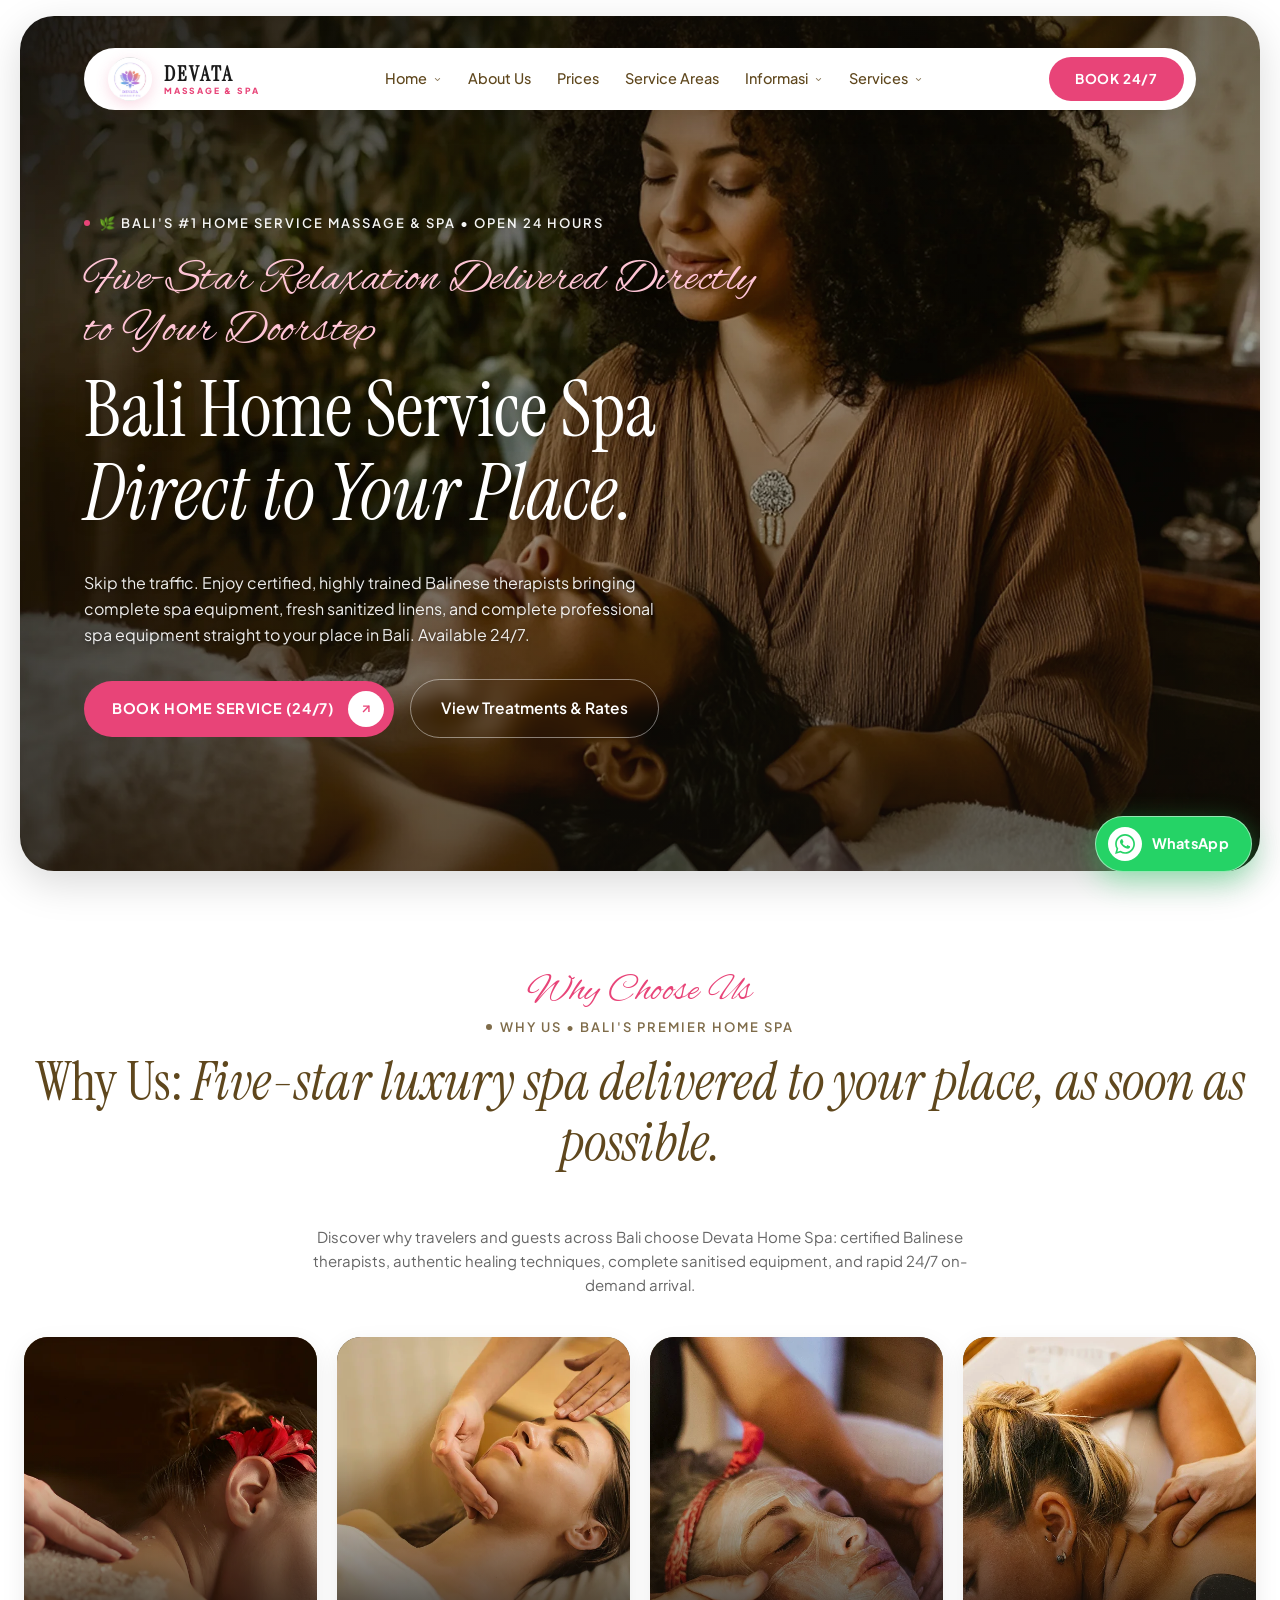
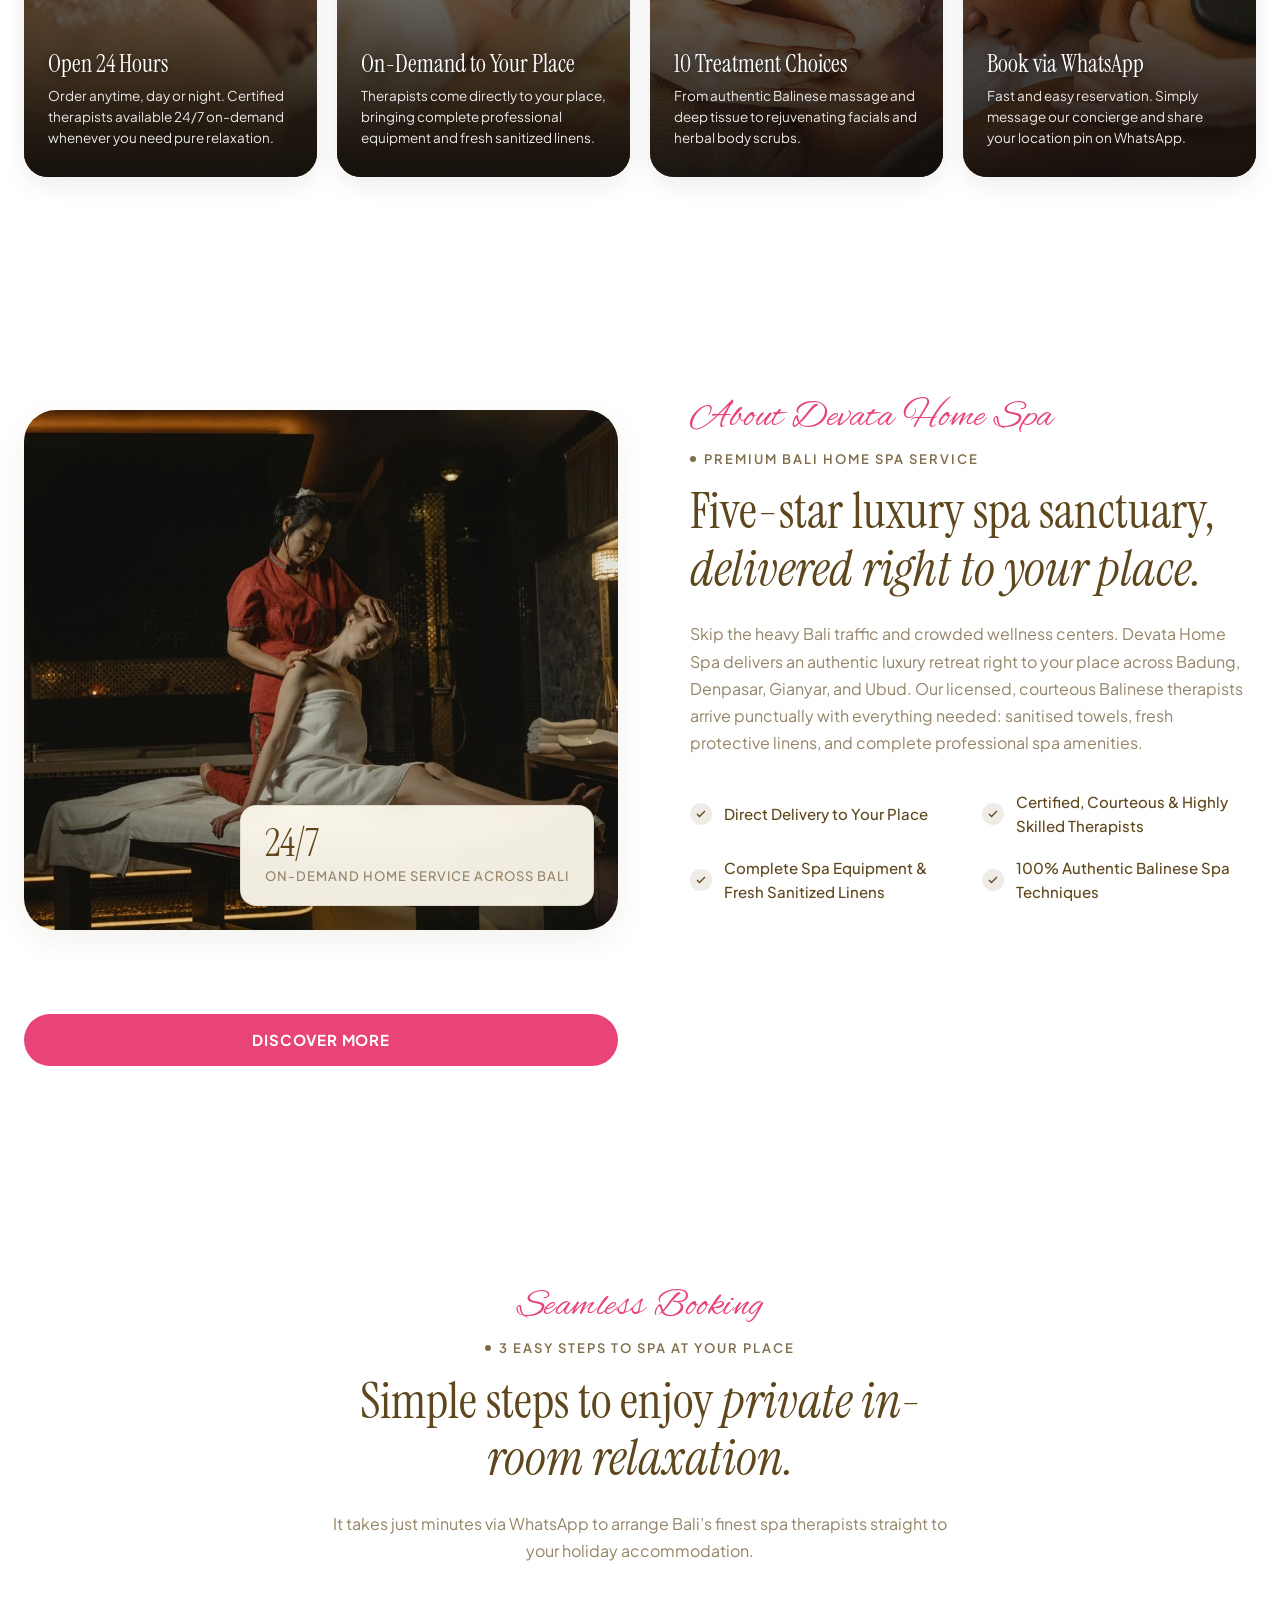
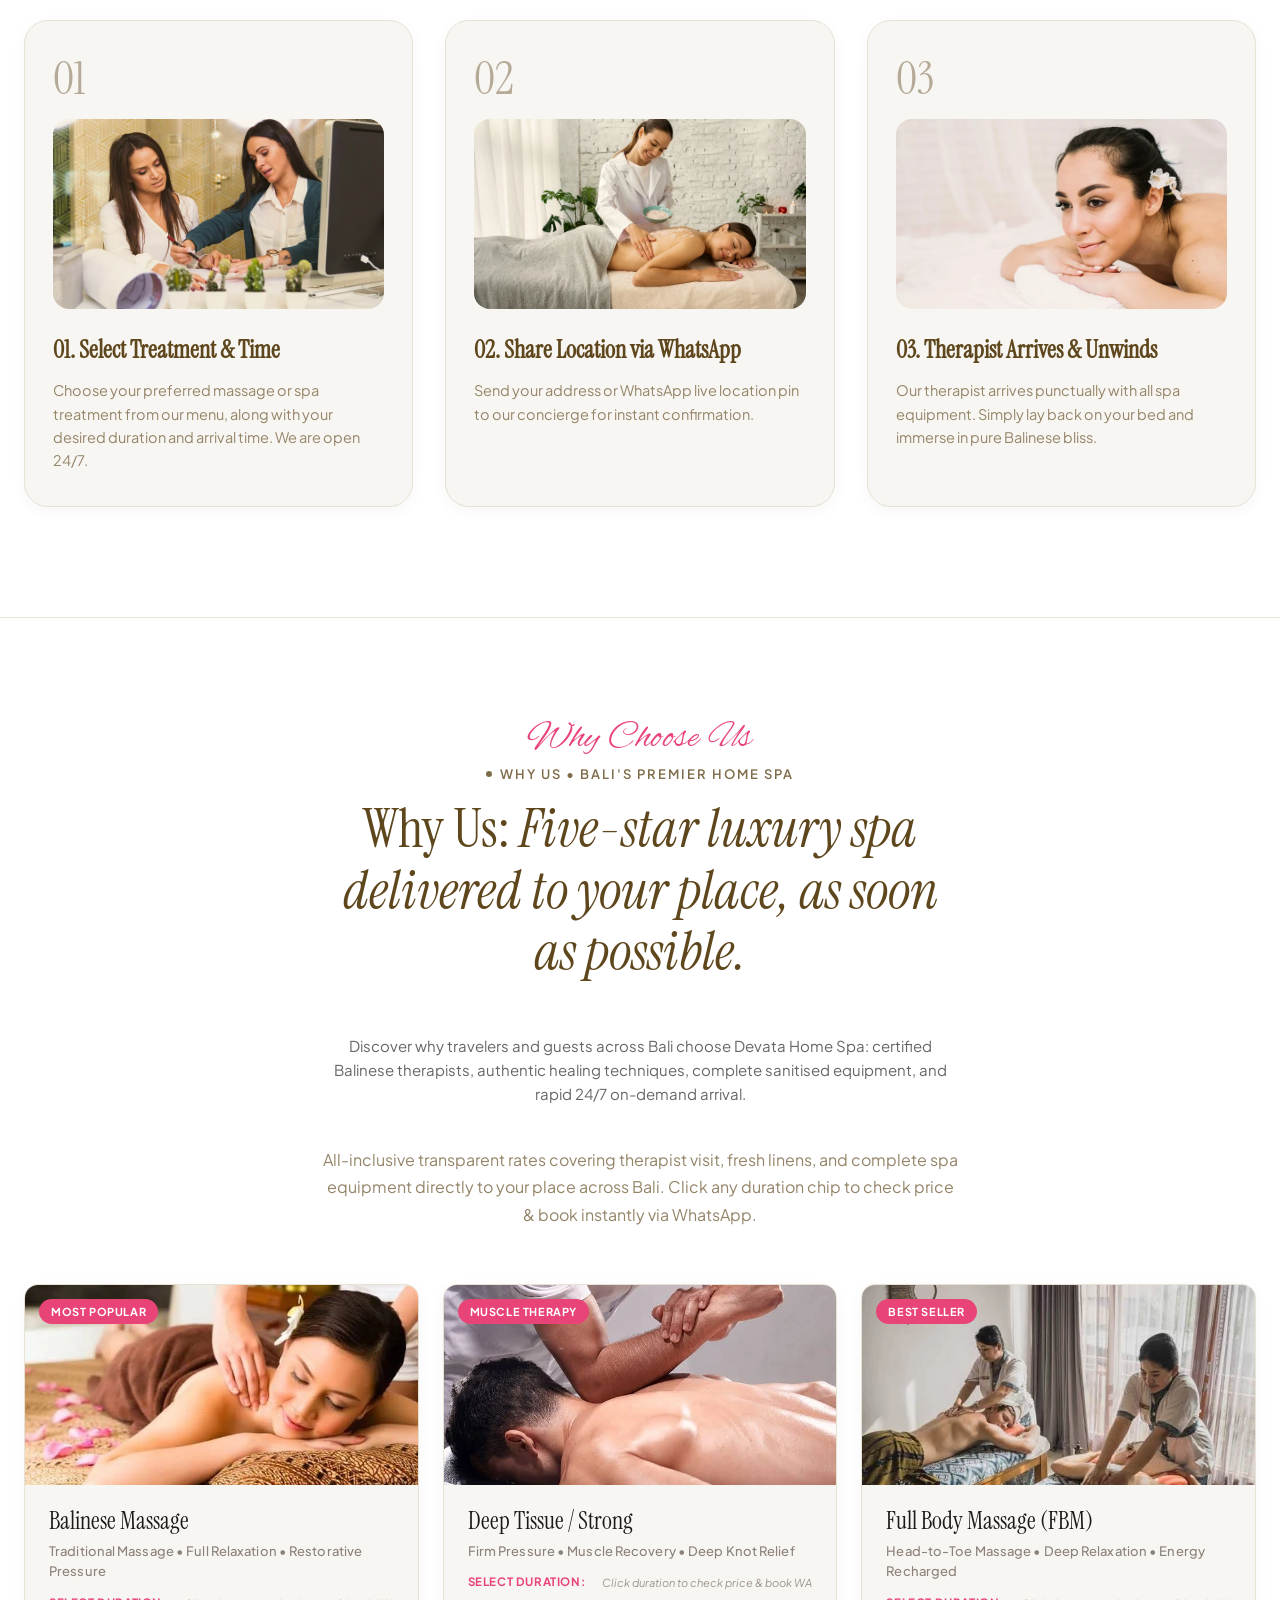
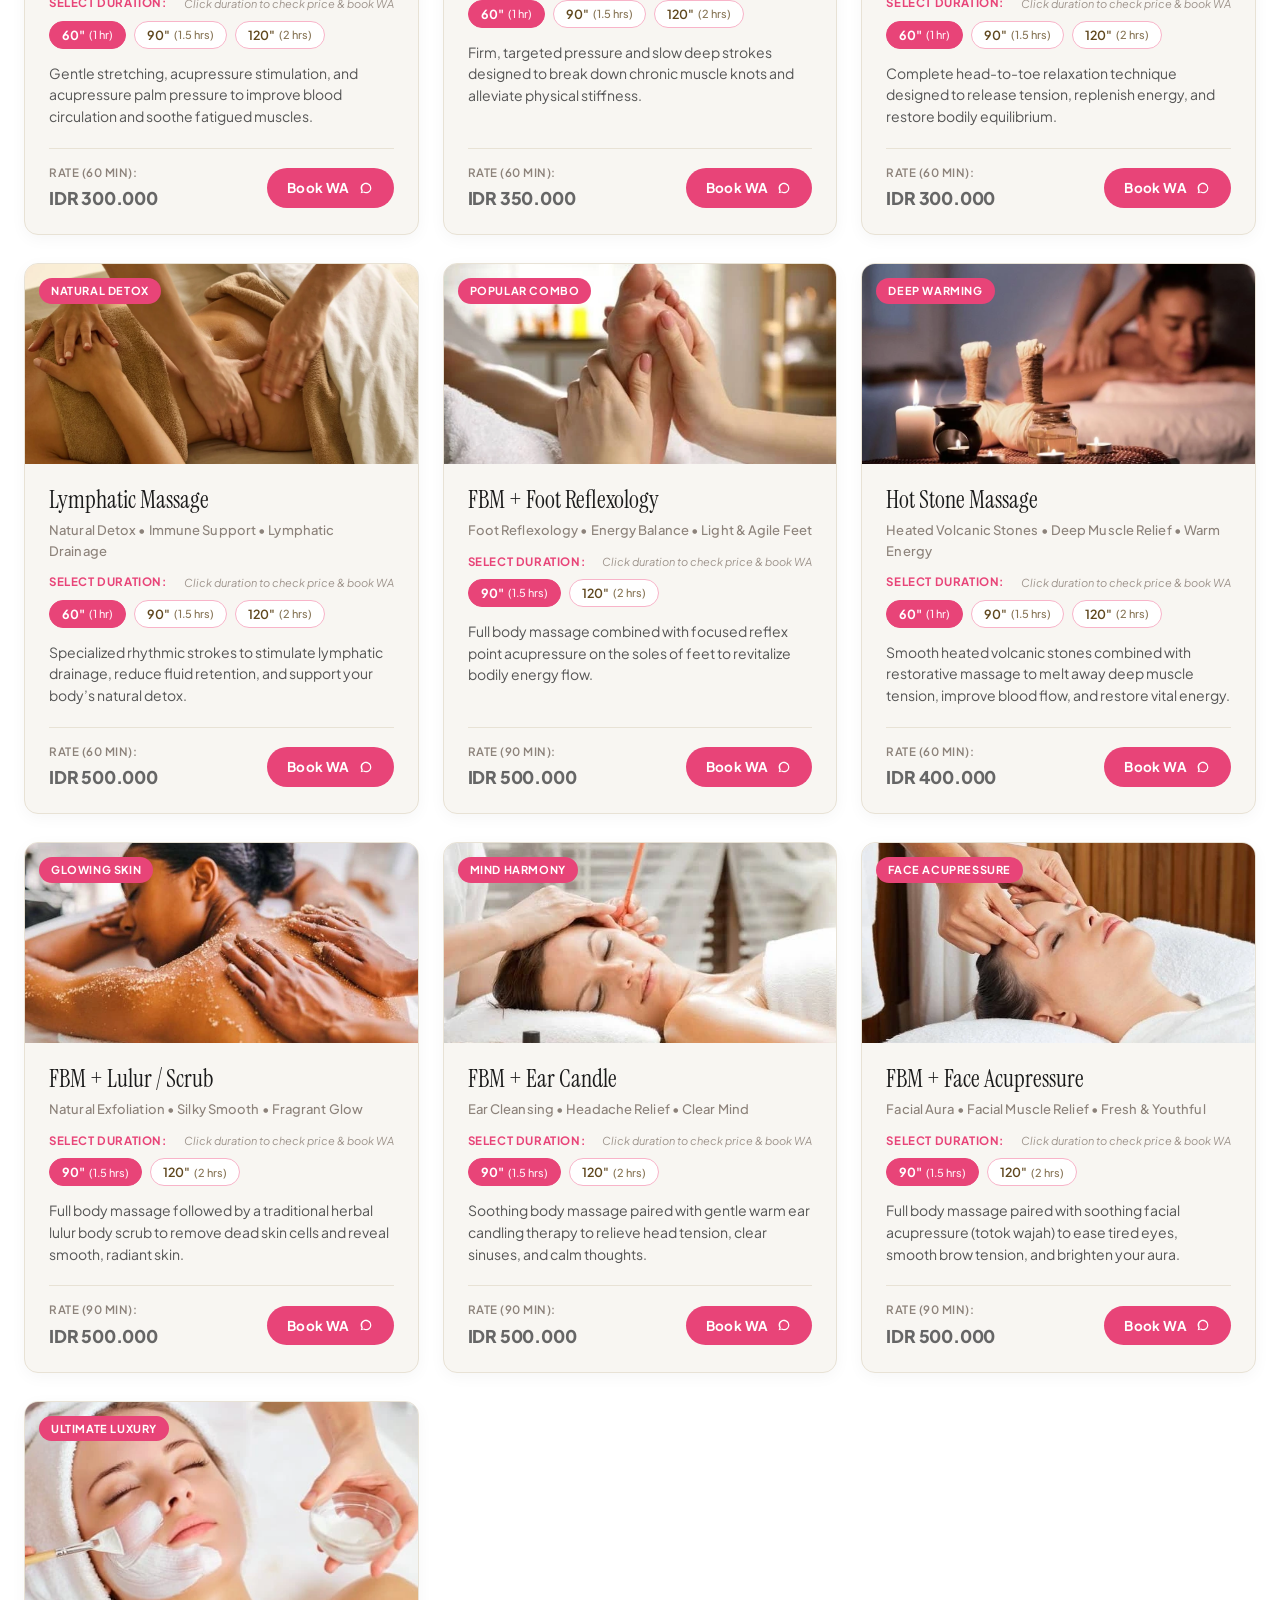
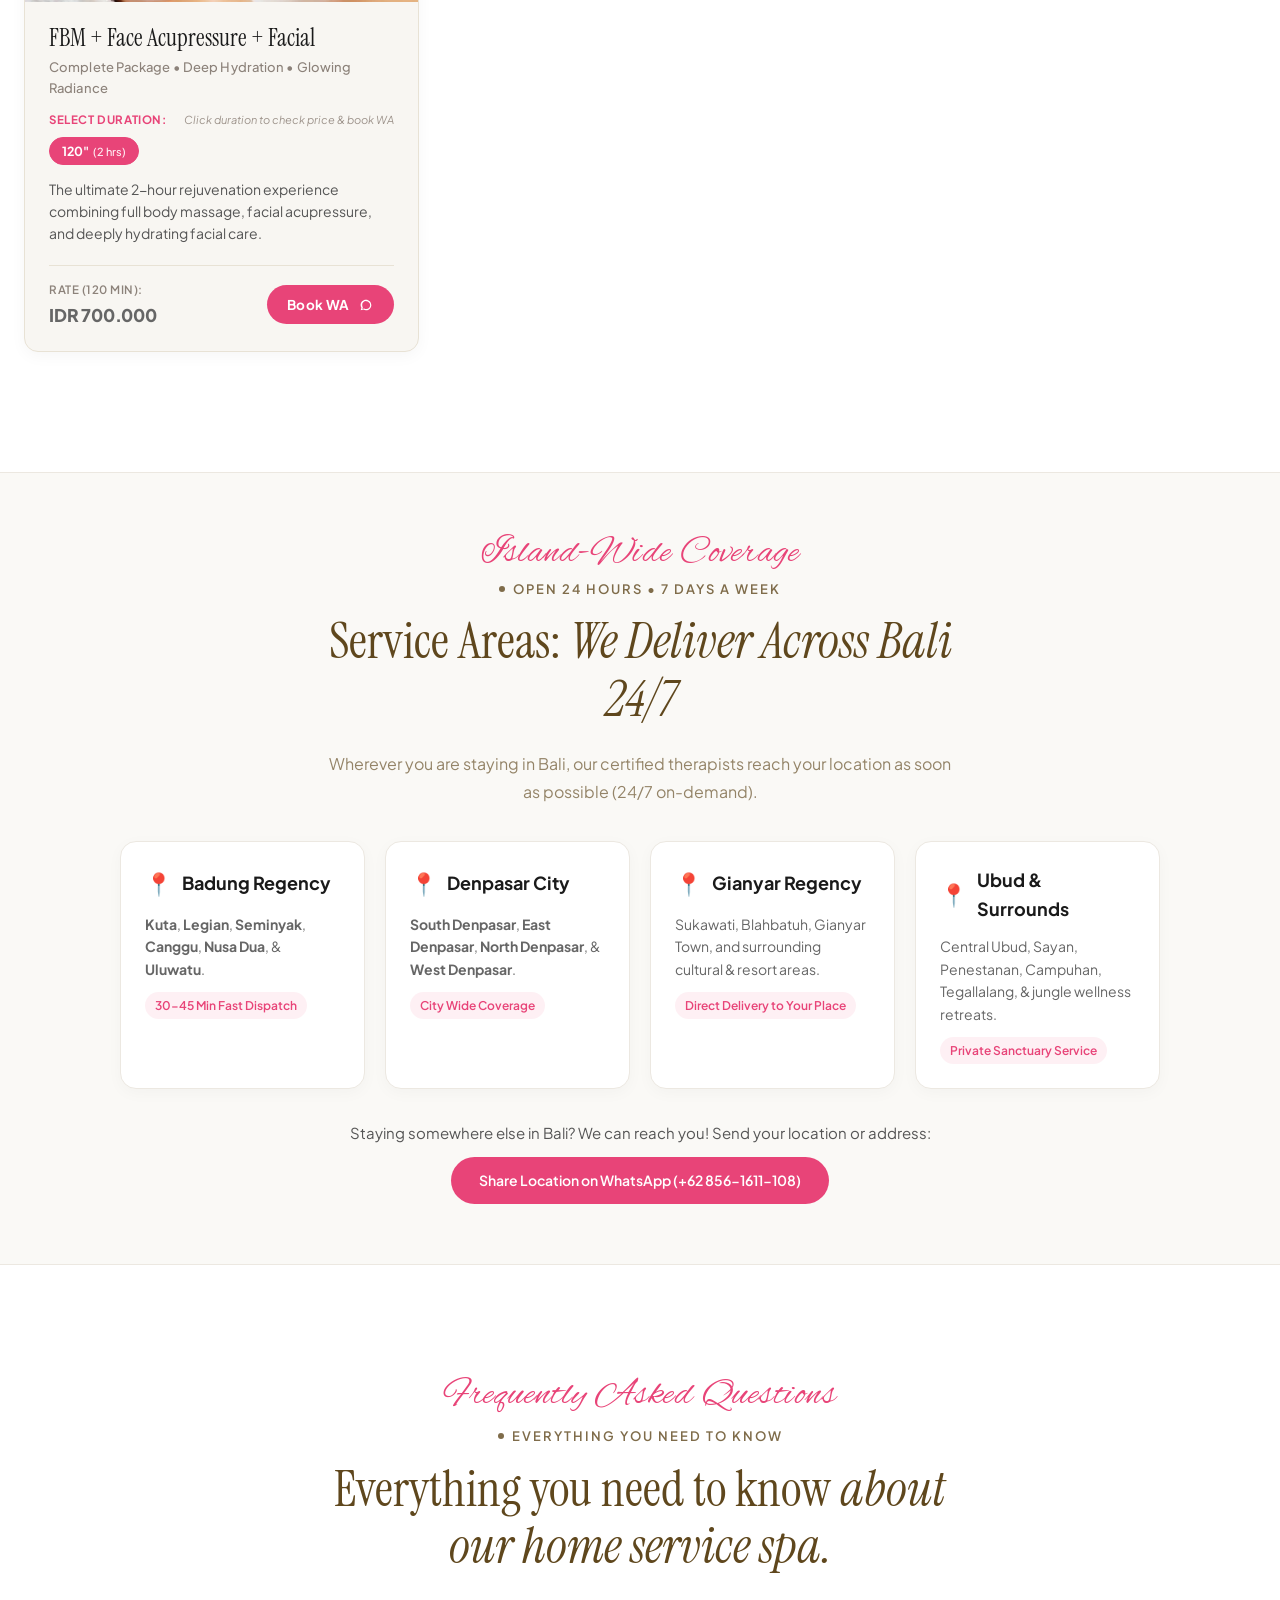
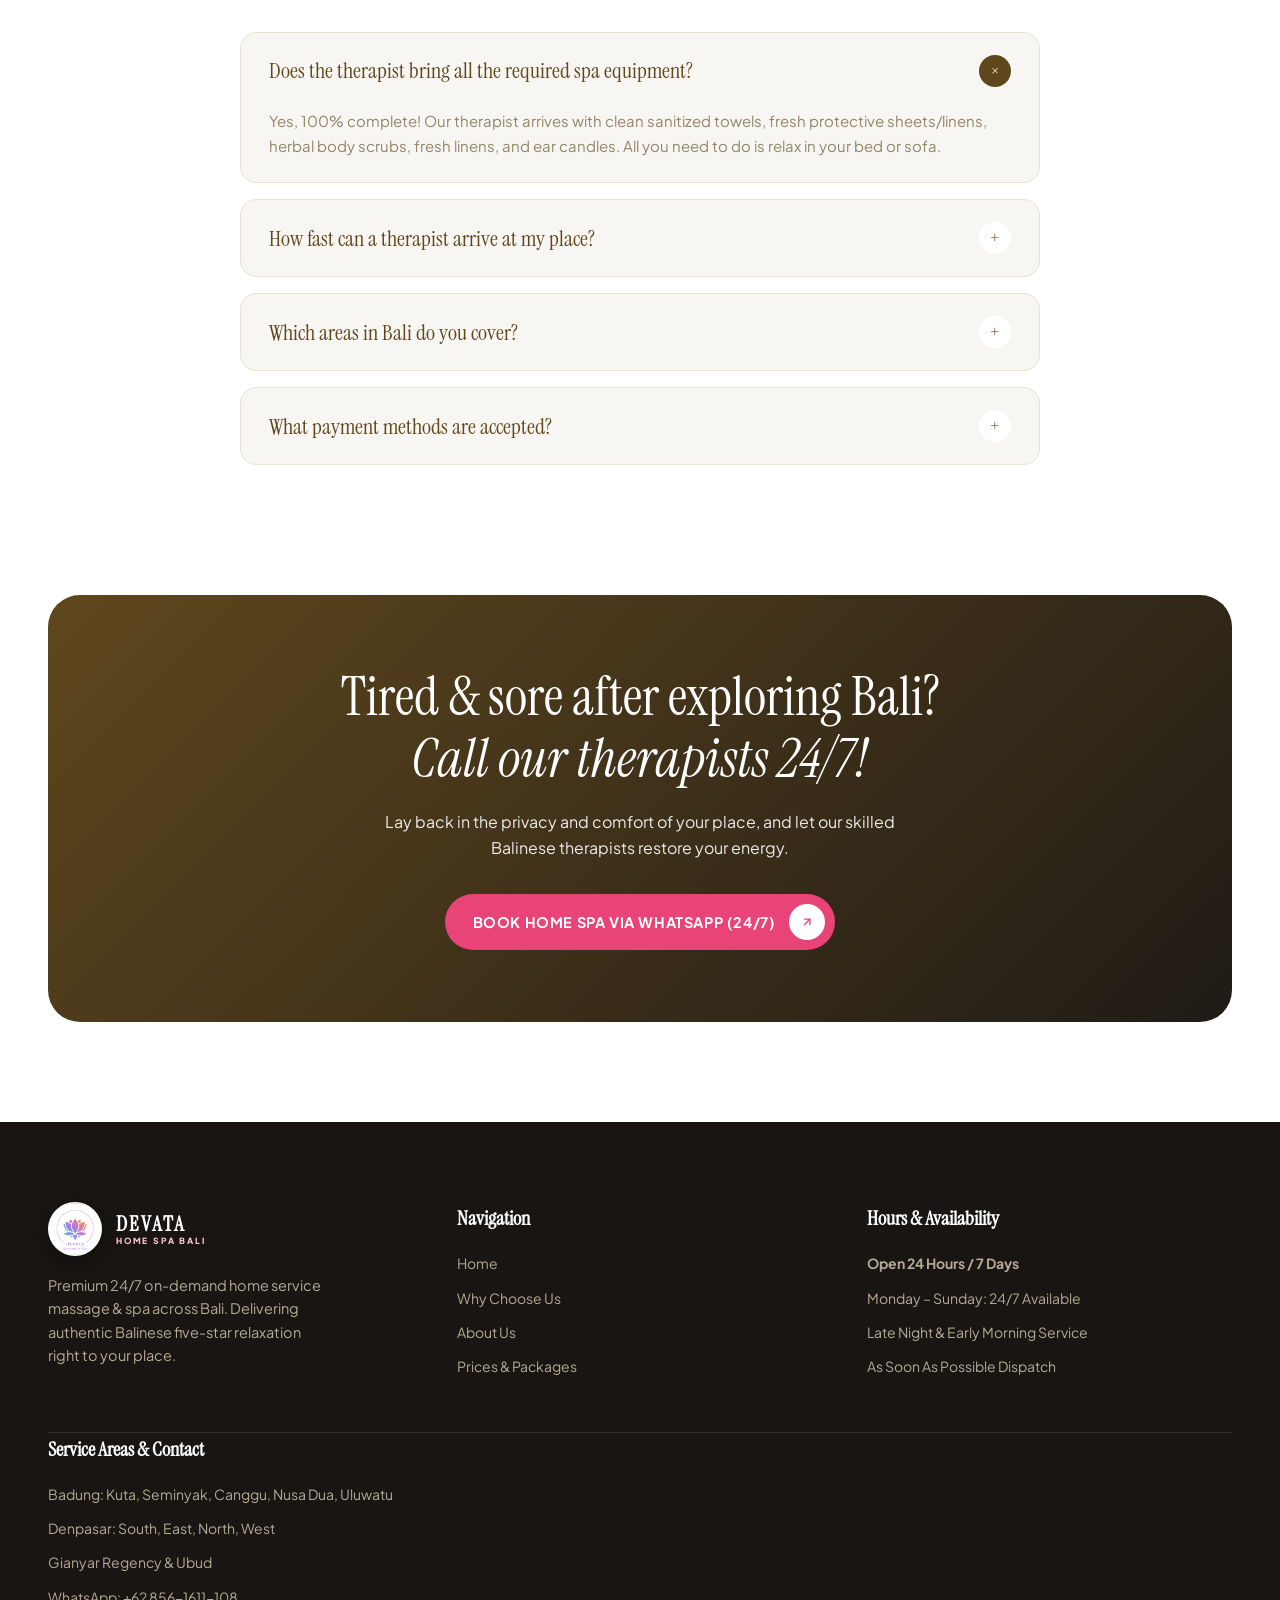
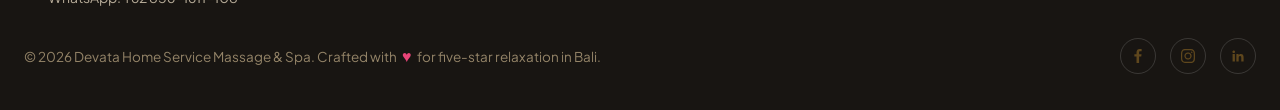
==== index.html @ 82aad9ba "Remove all oil references across website copy and treatment tags" ====
<!DOCTYPE html>
<html lang="en">
<head>
  <meta charset="UTF-8">
  <meta name="viewport" content="width=device-width, initial-scale=1.0">
  <title>Devata Home Spa Bali | 24/7 Luxury Home Service Massage &amp; Spa Panggilan</title>
  <meta name="description" content="Devata Home Spa provides 24/7 luxury home service massage & spa across Bali. Delivered directly to your place in Kuta, Seminyak, Canggu, Nusa Dua, Uluwatu, Denpasar, Gianyar & Ubud.">
    <link rel="preconnect" href="https://fonts.googleapis.com">
  <link rel="preconnect" href="https://fonts.gstatic.com" crossorigin>
  <link href="https://fonts.googleapis.com/css2?family=Alex+Brush&family=Instrument+Serif:ital@0;1&family=Plus+Jakarta+Sans:ital,wght@0,300;0,400;0,500;0,600;0,700;1,400&display=swap" rel="stylesheet">
  <link rel="stylesheet" href="assets/css/style.css">
  <link rel="icon" type="image/png" href="assets/images/favicon.png">
</head>
<body>

  <!-- ========================================================================
       HERO SECTION (Full Screen Immersive View)
       ======================================================================== -->
  <div class="hero-wrapper-fullscreen">
    <section class="hero-fullscreen" id="hero">
      
      <!-- Floating Pill Navbar -->
      <header class="navbar-wrapper">
        <div class="navbar-pill">
          <!-- Brand Logo -->
          <a href="#" class="brand-logo" aria-label="Devata Massage &amp; Spa">
            <img src="assets/images/devata-logo.png" alt="Devata Massage &amp; Spa" class="brand-logo-img">
            <div class="brand-logo-lockup">
              <span class="brand-title">DEVATA</span>
              <span class="brand-sub">MASSAGE &amp; SPA</span>
            </div>
          </a>

          <!-- Navigation Links -->
          <nav class="nav-menu">
            <div class="nav-item">
              <span class="nav-link">
                Home 
                <img src="assets/images/down-icon.svg" alt="" class="nav-caret">
              </span>
              <div class="dropdown-menu">
                <a href="#hero" class="dropdown-item">Home Page</a>
                <a href="#services" class="dropdown-item">Why Choose Us</a>
                <a href="#about" class="dropdown-item">About Us</a>
              </div>
            </div>

            <div class="nav-item">
              <a href="#about" class="nav-link">About Us</a>
            </div>

            <div class="nav-item">
              <a href="#pricing" class="nav-link">Prices</a>
            </div>

            <div class="nav-item">
              <a href="#areas" class="nav-link">Service Areas</a>
            </div>

            <div class="nav-item">
              <span class="nav-link">
                Informasi 
                <img src="assets/images/down-icon.svg" alt="" class="nav-caret">
              </span>
              <div class="dropdown-menu">
                <a href="#process" class="dropdown-item">Alur Perawatan</a>
                <a href="#pricing" class="dropdown-item">Paket & Promo</a>
                <a href="#faq" class="dropdown-item">FAQ</a>
              </div>
            </div>

            <div class="nav-item">
              <span class="nav-link">
                Services 
                <img src="assets/images/down-icon.svg" alt="" class="nav-caret">
              </span>
              <div class="dropdown-menu">
                <a href="#pricing" class="dropdown-item">Hot Stone Massage</a>
                <a href="#services" class="dropdown-item">Balinese Traditional Massage</a>
                <a href="#services" class="dropdown-item">Rejuvenating Facial</a>
                <a href="#services" class="dropdown-item">Herbal Body Scrub (Lulur)</a>
              </div>
            </div>
          </nav>

          <!-- Right Controls -->
          <div class="nav-right">
            <a href="#booking" class="btn-get-started">Book 24/7</a>

            <!-- Mobile Hamburger Toggle -->
            <button class="mobile-toggle" id="mobileToggle" aria-label="Open mobile navigation">
              <span></span>
              <span></span>
              <span></span>
            </button>
          </div>
        </div>
      </header>

      <!-- Hero Content (Text & Call to Actions) -->
      <div class="hero-content">
        <!-- Award-Winning Spa Badge -->
        <div class="hero-badge">
          <span class="hero-badge-dot"></span>
          <span class="hero-badge-text">🌿 BALI'S #1 HOME SERVICE MASSAGE &amp; SPA • OPEN 24 HOURS</span>
        </div>

        <span class="hero-script-tag">Five-Star Relaxation Delivered Directly to Your Doorstep</span>

        <!-- Main Title -->
        <h1 class="hero-title">
          Bali Home Service Spa<br>
          <em>Direct to Your Place.</em>
        </h1>

        <p class="hero-lead" style="font-size: 16px; color: rgba(255, 255, 255, 0.92); max-width: 580px; margin: 0 0 32px; line-height: 1.6; text-shadow: 0 1px 4px rgba(0,0,0,0.45);">
          Skip the traffic. Enjoy certified, highly trained Balinese therapists bringing complete spa equipment, fresh sanitized linens, and complete professional spa equipment straight to your place in Bali. Available 24/7.
        </p>

        <!-- Action Buttons -->
        <div class="hero-actions">
          <a href="https://wa.me/628561611108?text=Hello%20Devata%20Home%20Spa%2C%20I%20would%20like%20to%20book%20a%20home%20service%20massage%20in%20Bali" target="_blank" rel="noopener noreferrer" class="btn-book">
            <span>Book Home Service (24/7)</span>
            <span class="btn-book-icon">
              <svg viewBox="0 0 24 24" fill="none" stroke="currentColor">
                <line x1="7" y1="17" x2="17" y2="7"></line>
                <polyline points="7 7 17 7 17 17"></polyline>
              </svg>
            </span>
          </a>

          <a href="#pricing" class="btn-explore">
            View Treatments &amp; Rates
          </a>
        </div>
      </div>
    </section>
  </div>

  <!-- Mobile Drawer Menu -->
  <div class="mobile-menu" id="mobileMenu">
    <div>
      <div class="mobile-menu-header">
        <div class="brand-logo">
          <img src="assets/images/devata-logo.png" alt="Devata Massage &amp; Spa" class="brand-logo-img">
          <div class="brand-logo-lockup">
            <span class="brand-title">DEVATA</span>
            <span class="brand-sub">MASSAGE &amp; SPA</span>
          </div>
        </div>
        <button class="mobile-close-btn" id="mobileClose" aria-label="Close menu">&times;</button>
      </div>
      <nav class="mobile-nav-list">
        <a href="#hero" class="mobile-nav-link">Home</a>
        <a href="#services" class="mobile-nav-link">Why Us</a>
        <a href="#about" class="mobile-nav-link">About Us</a>
        <a href="#pricing" class="mobile-nav-link">Prices</a>
        <a href="#areas" class="mobile-nav-link">Service Areas</a>
        <a href="#faq" class="mobile-nav-link">FAQ</a>
      </nav>
    </div>
    <div>
      <a href="#booking" class="btn-get-started" style="width: 100%; text-align: center; padding: 16px;">Book 24/7</a>
    </div>
  </div>

  

  <!-- ========================================================================
       SECTION: SPA TREATMENTS (Hover Pop-Up Expanding Cards Gallery)
       Matches the uploaded image persis dengan efek pop-up saat hover
       ======================================================================== -->
  <section class="services-accordion-section" id="services">
    <div class="container">
      
      <span class="script-ornament text-center">Why Choose Us</span>
      <div class="section-tag-center">
        <span class="section-tag-dot"></span>
        <span>WHY US • BALI'S PREMIER HOME SPA</span>
      </div>

      <h2 class="services-accordion-title">
        Why Us: <em>Five-star luxury spa delivered to your place, as soon as possible.</em>
      </h2>
      <p class="section-desc" style="text-align: center; max-width: 680px; margin: 0 auto 40px; color: #666; font-size: 15px; line-height: 1.6;">
        Discover why travelers and guests across Bali choose Devata Home Spa: certified Balinese therapists, authentic healing techniques, complete sanitised equipment, and rapid 24/7 on-demand arrival.
      </p>

            <!-- 4 Cards Grid - Why Us -->
      <div class="services-gallery" id="servicesGallery">
        
        <!-- Card 1: Open 24 Hours -->
        <div class="service-gallery-card">
          <img src="assets/images/service-1.webp" alt="Open 24 Hours" class="service-gallery-img">
          <div class="service-gallery-overlay"></div>
          <div class="service-gallery-body">
            <h3 class="service-gallery-title">Open 24 Hours</h3>
            <p class="service-gallery-desc">Order anytime, day or night. Certified therapists available 24/7 on-demand whenever you need pure relaxation.</p>
          </div>
        </div>

        <!-- Card 2: On-Demand to Your Place -->
        <div class="service-gallery-card">
          <img src="assets/images/service-2.webp" alt="On-Demand to Your Place" class="service-gallery-img">
          <div class="service-gallery-overlay"></div>
          <div class="service-gallery-body">
            <h3 class="service-gallery-title">On-Demand to Your Place</h3>
            <p class="service-gallery-desc">Therapists come directly to your place, bringing complete professional equipment and fresh sanitized linens.</p>
          </div>
        </div>

        <!-- Card 3: 10 Treatment Choices -->
        <div class="service-gallery-card">
          <img src="assets/images/service-3.webp" alt="10 Treatment Choices" class="service-gallery-img">
          <div class="service-gallery-overlay"></div>
          <div class="service-gallery-body">
            <h3 class="service-gallery-title">10 Treatment Choices</h3>
            <p class="service-gallery-desc">From authentic Balinese massage and deep tissue to rejuvenating facials and herbal body scrubs.</p>
          </div>
        </div>

        <!-- Card 4: Book via WhatsApp -->
        <div class="service-gallery-card">
          <img src="assets/images/service-4.webp" alt="Book via WhatsApp" class="service-gallery-img">
          <div class="service-gallery-overlay"></div>
          <div class="service-gallery-body">
            <h3 class="service-gallery-title">Book via WhatsApp</h3>
            <p class="service-gallery-desc">Fast and easy reservation. Simply message our concierge and share your location pin on WhatsApp.</p>
          </div>
        </div>

      </div>

    </div>
  </section>

  <!-- ========================================================================
       SECTION: ABOUT US
       ======================================================================== -->
  <section class="section about-section" id="about">
    <div class="container">
      <div class="about-grid">
        <div class="about-image-card">
          <img src="assets/images/about-image.webp?v=3" alt="Devata Massage &amp; Spa Sanctuary" class="about-img">
          <div class="about-floating-badge">
            <div class="about-floating-stat">24/7</div>
            <div class="about-floating-label">On-Demand Home Service Across Bali</div>
          </div>
        </div>

        <div class="about-content">
          <span class="script-ornament">About Devata Home Spa</span>
          <div class="section-tag">
            <span class="section-tag-dot"></span>
            <span>Premium Bali Home Spa Service</span>
          </div>
          <h2 class="section-heading">
            Five-star luxury spa sanctuary, <em>delivered right to your place.</em>
          </h2>
          <p class="section-desc">
            Skip the heavy Bali traffic and crowded wellness centers. Devata Home Spa delivers an authentic luxury retreat right to your place across Badung, Denpasar, Gianyar, and Ubud. Our licensed, courteous Balinese therapists arrive punctually with everything needed: sanitised towels, fresh protective linens, and complete professional spa amenities.
          </p>

          <div class="features-list">
            <div class="feature-item">
              <span class="feature-check">
                <svg viewBox="0 0 24 24" fill="none" stroke="currentColor">
                  <polyline points="20 6 9 17 4 12"></polyline>
                </svg>
              </span>
              <span>Direct Delivery to Your Place</span>
            </div>
            <div class="feature-item">
              <span class="feature-check">
                <svg viewBox="0 0 24 24" fill="none" stroke="currentColor">
                  <polyline points="20 6 9 17 4 12"></polyline>
                </svg>
              </span>
              <span>Certified, Courteous &amp; Highly Skilled Therapists</span>
            </div>
            <div class="feature-item">
              <span class="feature-check">
                <svg viewBox="0 0 24 24" fill="none" stroke="currentColor">
                  <polyline points="20 6 9 17 4 12"></polyline>
                </svg>
              </span>
              <span>Complete Spa Equipment &amp; Fresh Sanitized Linens</span>
            </div>
            <div class="feature-item">
              <span class="feature-check">
                <svg viewBox="0 0 24 24" fill="none" stroke="currentColor">
                  <polyline points="20 6 9 17 4 12"></polyline>
                </svg>
              </span>
              <span>100% Authentic Balinese Spa Techniques</span>
            </div>
          </div>
        </div>
        <a href="#booking" class="btn-get-started" style="padding: 14px 32px; font-size: 15px;">
            Discover More
          </a>
        </div>
      </div>
    </div>
  </section>

  <!-- ========================================================================
       SECTION: TREATMENT PROCESS
       ======================================================================== -->
  <section class="section process-section" id="process">
    <div class="container">
      <div class="section-header-center">
        <span class="script-ornament text-center">Seamless Booking</span>
        <div class="section-tag">
          <span class="section-tag-dot"></span>
          <span>3 Easy Steps to Spa at Your Place</span>
        </div>
        <h2 class="section-heading">Simple steps to enjoy <em>private in-room relaxation.</em></h2>
        <p class="section-desc">It takes just minutes via WhatsApp to arrange Bali’s finest spa therapists straight to your holiday accommodation.</p>
      </div>

      <div class="process-grid">
        <div class="process-card">
          <div class="process-step-num">01</div>
          <div class="process-img-wrap">
            <img src="assets/images/process-1.webp" alt="Consultation & Selection">
          </div>
          <h3 class="process-card-title">01. Select Treatment &amp; Time</h3>
          <p class="process-card-desc">
            Choose your preferred massage or spa treatment from our menu, along with your desired duration and arrival time. We are open 24/7.
          </p>
        </div>

        <div class="process-card">
          <div class="process-step-num">02</div>
          <div class="process-img-wrap">
            <img src="assets/images/process-2.webp" alt="Exclusive Spa Treatment">
          </div>
          <h3 class="process-card-title">02. Share Location via WhatsApp</h3>
          <p class="process-card-desc">
            Send your address or WhatsApp live location pin to our concierge for instant confirmation.
          </p>
        </div>

        <div class="process-card">
          <div class="process-step-num">03</div>
          <div class="process-img-wrap">
            <img src="assets/images/process-3.webp" alt="Wellness & Relaxation">
          </div>
          <h3 class="process-card-title">03. Therapist Arrives &amp; Unwinds</h3>
          <p class="process-card-desc">
            Our therapist arrives punctually with all spa equipment. Simply lay back on your bed and immerse in pure Balinese bliss.
          </p>
        </div>
      </div>
    </div>
  </section>

  <!-- ========================================================================
       SECTION: PRICING PACKAGES
       ======================================================================== -->
    <!-- ========================================================================
       SECTION: PRICE LIST (Flyer Menu persis gambar referensi)
       ======================================================================== -->
    <!-- ========================================================================
       SECTION: TREATMENT MENU & PRICE LIST (Luxury Harmonized Design)
       Sesuai dengan estetika & desain luxury spa website
       ======================================================================== -->
    <!-- ========================================================================
       SECTION: TREATMENT MENU & PRICE LIST (Exact Card Design from Reference)
       Matches the uploaded 3-column card grid with landscape image on top
       ======================================================================== -->
  <section class="pricelist-section" id="pricing">
    <div class="container">
      
      <!-- Section Header -->
      <div class="section-header-center">
        <span class="script-ornament text-center">Why Choose Us</span>
      <div class="section-tag-center">
        <span class="section-tag-dot"></span>
        <span>WHY US • BALI'S PREMIER HOME SPA</span>
      </div>

      <h2 class="services-accordion-title">
        Why Us: <em>Five-star luxury spa delivered to your place, as soon as possible.</em>
      </h2>
      <p class="section-desc" style="text-align: center; max-width: 680px; margin: 0 auto 40px; color: #666; font-size: 15px; line-height: 1.6;">
        Discover why travelers and guests across Bali choose Devata Home Spa: certified Balinese therapists, authentic healing techniques, complete sanitised equipment, and rapid 24/7 on-demand arrival.
      </p>
        <p class="section-desc" style="text-align: center; max-width: 680px; margin: 0 auto 48px;">
          All-inclusive transparent rates covering therapist visit, fresh linens, and complete spa equipment directly to your place across Bali. Click any duration chip to check price &amp; book instantly via WhatsApp.
        </p>
      </div>

      <!-- Card Slider / Grid Container with Navigation Arrows -->
      <div class="treatment-cards-wrapper">
        
        <!-- Left Slider Arrow -->
        <button class="treatment-slider-btn prev" id="sliderPrev" aria-label="Previous">
          <svg width="18" height="18" viewBox="0 0 24 24" fill="none" stroke="currentColor" stroke-width="2">
            <polyline points="15 18 9 12 15 6"></polyline>
          </svg>
        </button>

        <!-- Right Slider Arrow -->
        <button class="treatment-slider-btn next" id="sliderNext" aria-label="Next">
          <svg width="18" height="18" viewBox="0 0 24 24" fill="none" stroke="currentColor" stroke-width="2">
            <polyline points="9 18 15 12 9 6"></polyline>
          </svg>
        </button>

        <!-- 3-Column Treatment Cards Grid -->
        <div class="treatment-cards-grid" id="treatmentCardsGrid">
          <!-- Card 1: Balinese Massage -->
          <div class="treatment-card" data-treatment="Balinese Massage">
            <div class="treatment-card-img-wrap">
              <img src="assets/images/pricelist_hq/balinese.webp?v=3" alt="Balinese Massage" class="treatment-card-img" loading="lazy">
              <span class="treatment-card-badge">Most Popular</span>
            </div>
            <div class="treatment-card-body">
              <h3 class="treatment-card-title">Balinese Massage</h3>
              <div class="treatment-card-tags">Traditional Massage • Full Relaxation • Restorative Pressure</div>
              
              <div class="treatment-durations-header">
                <span class="treatment-durations-label">Select Duration:</span>
                <span class="treatment-durations-tip">Click duration to check price &amp; book WA</span>
              </div>
              <div class="treatment-durations-row">
                <button type="button" class="treatment-duration-chip active" data-duration="60" data-hours="1 Hour" data-price="IDR 300.000">
                  60" <span>(1 hr)</span>
                </button>
                <button type="button" class="treatment-duration-chip" data-duration="90" data-hours="1.5 Hours" data-price="IDR 450.000">
                  90" <span>(1.5 hrs)</span>
                </button>
                <button type="button" class="treatment-duration-chip" data-duration="120" data-hours="2 Hours" data-price="IDR 600.000">
                  120" <span>(2 hrs)</span>
                </button>
              </div>

              <p class="treatment-card-desc">
                Gentle stretching, acupressure stimulation, and acupressure palm pressure to improve blood circulation and soothe fatigued muscles.
              </p>

              <div class="treatment-card-footer">
                <div class="treatment-card-price">
                  <span class="price-label">Rate (<span class="selected-dur">60 min</span>):</span>
                  <strong class="selected-price">IDR 300.000</strong>
                </div>
                <a href="https://wa.me/628561611108?text=Hello%20Devata%20Home%20Spa%2C%20I%20would%20like%20to%20book%20a%20treatment%20in%20Bali.%20Thank%20you!" target="_blank" rel="noopener noreferrer" class="btn-card-wa" aria-label="Book Balinese Massage via WhatsApp">
                  <span>Book WA</span>
                  <svg viewBox="0 0 24 24">
                    <path d="M12.031 6.172c-3.181 0-5.767 2.586-5.768 5.766-.001 1.298.38 2.27 1.019 3.287l-.711 2.598 2.664-.698c.972.582 1.956.887 3.208.887 3.182 0 5.768-2.586 5.768-5.766 0-3.18-2.586-5.767-5.768-5.767zm7.969 5.766c0 4.418-3.582 8-8 8-1.408 0-2.733-.365-3.882-1.006l-4.118 1.068 1.092-3.992c-.752-1.222-1.192-2.667-1.192-4.07 0-4.418 3.582-8 8-8s8 3.582 8 8z"/>
                  </svg>
                </a>
              </div>
            </div>
          </div>

          <!-- Card 2: Deep Tissue / Strong -->
          <div class="treatment-card" data-treatment="Deep Tissue / Strong">
            <div class="treatment-card-img-wrap">
              <img src="assets/images/pricelist_hq/deep_tissue.webp?v=2" alt="Deep Tissue / Strong" class="treatment-card-img" loading="lazy">
              <span class="treatment-card-badge">Muscle Therapy</span>
            </div>
            <div class="treatment-card-body">
              <h3 class="treatment-card-title">Deep Tissue / Strong</h3>
              <div class="treatment-card-tags">Firm Pressure • Muscle Recovery • Deep Knot Relief</div>
              
              <div class="treatment-durations-header">
                <span class="treatment-durations-label">Select Duration:</span>
                <span class="treatment-durations-tip">Click duration to check price &amp; book WA</span>
              </div>
              <div class="treatment-durations-row">
                <button type="button" class="treatment-duration-chip active" data-duration="60" data-hours="1 Hour" data-price="IDR 350.000">
                  60" <span>(1 hr)</span>
                </button>
                <button type="button" class="treatment-duration-chip" data-duration="90" data-hours="1.5 Hours" data-price="IDR 525.000">
                  90" <span>(1.5 hrs)</span>
                </button>
                <button type="button" class="treatment-duration-chip" data-duration="120" data-hours="2 Hours" data-price="IDR 700.000">
                  120" <span>(2 hrs)</span>
                </button>
              </div>

              <p class="treatment-card-desc">
                Firm, targeted pressure and slow deep strokes designed to break down chronic muscle knots and alleviate physical stiffness.
              </p>

              <div class="treatment-card-footer">
                <div class="treatment-card-price">
                  <span class="price-label">Rate (<span class="selected-dur">60 min</span>):</span>
                  <strong class="selected-price">IDR 350.000</strong>
                </div>
                <a href="https://wa.me/628561611108?text=Hello%20Devata%20Home%20Spa%2C%20I%20would%20like%20to%20book%20a%20treatment%20in%20Bali.%20Thank%20you!" target="_blank" rel="noopener noreferrer" class="btn-card-wa" aria-label="Book Deep Tissue / Strong via WhatsApp">
                  <span>Book WA</span>
                  <svg viewBox="0 0 24 24">
                    <path d="M12.031 6.172c-3.181 0-5.767 2.586-5.768 5.766-.001 1.298.38 2.27 1.019 3.287l-.711 2.598 2.664-.698c.972.582 1.956.887 3.208.887 3.182 0 5.768-2.586 5.768-5.766 0-3.18-2.586-5.767-5.768-5.767zm7.969 5.766c0 4.418-3.582 8-8 8-1.408 0-2.733-.365-3.882-1.006l-4.118 1.068 1.092-3.992c-.752-1.222-1.192-2.667-1.192-4.07 0-4.418 3.582-8 8-8s8 3.582 8 8z"/>
                  </svg>
                </a>
              </div>
            </div>
          </div>

          <!-- Card 3: Full Body Massage (FBM) -->
          <div class="treatment-card" data-treatment="Full Body Massage (FBM)">
            <div class="treatment-card-img-wrap">
              <img src="assets/images/pricelist_hq/full_body.webp?v=3" alt="Full Body Massage (FBM)" class="treatment-card-img" loading="lazy">
              <span class="treatment-card-badge">Best Seller</span>
            </div>
            <div class="treatment-card-body">
              <h3 class="treatment-card-title">Full Body Massage (FBM)</h3>
              <div class="treatment-card-tags">Head-to-Toe Massage • Deep Relaxation • Energy Recharged</div>
              
              <div class="treatment-durations-header">
                <span class="treatment-durations-label">Select Duration:</span>
                <span class="treatment-durations-tip">Click duration to check price &amp; book WA</span>
              </div>
              <div class="treatment-durations-row">
                <button type="button" class="treatment-duration-chip active" data-duration="60" data-hours="1 Hour" data-price="IDR 300.000">
                  60" <span>(1 hr)</span>
                </button>
                <button type="button" class="treatment-duration-chip" data-duration="90" data-hours="1.5 Hours" data-price="IDR 450.000">
                  90" <span>(1.5 hrs)</span>
                </button>
                <button type="button" class="treatment-duration-chip" data-duration="120" data-hours="2 Hours" data-price="IDR 600.000">
                  120" <span>(2 hrs)</span>
                </button>
              </div>

              <p class="treatment-card-desc">
                Complete head-to-toe relaxation technique designed to release tension, replenish energy, and restore bodily equilibrium.
              </p>

              <div class="treatment-card-footer">
                <div class="treatment-card-price">
                  <span class="price-label">Rate (<span class="selected-dur">60 min</span>):</span>
                  <strong class="selected-price">IDR 300.000</strong>
                </div>
                <a href="https://wa.me/628561611108?text=Hello%20Devata%20Home%20Spa%2C%20I%20would%20like%20to%20book%20a%20treatment%20in%20Bali.%20Thank%20you!" target="_blank" rel="noopener noreferrer" class="btn-card-wa" aria-label="Book Full Body Massage (FBM) via WhatsApp">
                  <span>Book WA</span>
                  <svg viewBox="0 0 24 24">
                    <path d="M12.031 6.172c-3.181 0-5.767 2.586-5.768 5.766-.001 1.298.38 2.27 1.019 3.287l-.711 2.598 2.664-.698c.972.582 1.956.887 3.208.887 3.182 0 5.768-2.586 5.768-5.766 0-3.18-2.586-5.767-5.768-5.767zm7.969 5.766c0 4.418-3.582 8-8 8-1.408 0-2.733-.365-3.882-1.006l-4.118 1.068 1.092-3.992c-.752-1.222-1.192-2.667-1.192-4.07 0-4.418 3.582-8 8-8s8 3.582 8 8z"/>
                  </svg>
                </a>
              </div>
            </div>
          </div>

          <!-- Card 4: Lymphatic Massage -->
          <div class="treatment-card" data-treatment="Lymphatic Massage">
            <div class="treatment-card-img-wrap">
              <img src="assets/images/pricelist_hq/lymphatic.webp?v=2" alt="Lymphatic Massage" class="treatment-card-img" loading="lazy">
              <span class="treatment-card-badge">Natural Detox</span>
            </div>
            <div class="treatment-card-body">
              <h3 class="treatment-card-title">Lymphatic Massage</h3>
              <div class="treatment-card-tags">Natural Detox • Immune Support • Lymphatic Drainage</div>
              
              <div class="treatment-durations-header">
                <span class="treatment-durations-label">Select Duration:</span>
                <span class="treatment-durations-tip">Click duration to check price &amp; book WA</span>
              </div>
              <div class="treatment-durations-row">
                <button type="button" class="treatment-duration-chip active" data-duration="60" data-hours="1 Hour" data-price="IDR 500.000">
                  60" <span>(1 hr)</span>
                </button>
                <button type="button" class="treatment-duration-chip" data-duration="90" data-hours="1.5 Hours" data-price="IDR 750.000">
                  90" <span>(1.5 hrs)</span>
                </button>
                <button type="button" class="treatment-duration-chip" data-duration="120" data-hours="2 Hours" data-price="IDR 1.000.000">
                  120" <span>(2 hrs)</span>
                </button>
              </div>

              <p class="treatment-card-desc">
                Specialized rhythmic strokes to stimulate lymphatic drainage, reduce fluid retention, and support your body’s natural detox.
              </p>

              <div class="treatment-card-footer">
                <div class="treatment-card-price">
                  <span class="price-label">Rate (<span class="selected-dur">60 min</span>):</span>
                  <strong class="selected-price">IDR 500.000</strong>
                </div>
                <a href="https://wa.me/628561611108?text=Hello%20Devata%20Home%20Spa%2C%20I%20would%20like%20to%20book%20a%20treatment%20in%20Bali.%20Thank%20you!" target="_blank" rel="noopener noreferrer" class="btn-card-wa" aria-label="Book Lymphatic Massage via WhatsApp">
                  <span>Book WA</span>
                  <svg viewBox="0 0 24 24">
                    <path d="M12.031 6.172c-3.181 0-5.767 2.586-5.768 5.766-.001 1.298.38 2.27 1.019 3.287l-.711 2.598 2.664-.698c.972.582 1.956.887 3.208.887 3.182 0 5.768-2.586 5.768-5.766 0-3.18-2.586-5.767-5.768-5.767zm7.969 5.766c0 4.418-3.582 8-8 8-1.408 0-2.733-.365-3.882-1.006l-4.118 1.068 1.092-3.992c-.752-1.222-1.192-2.667-1.192-4.07 0-4.418 3.582-8 8-8s8 3.582 8 8z"/>
                  </svg>
                </a>
              </div>
            </div>
          </div>

          <!-- Card 5: FBM + Foot Reflexology -->
          <div class="treatment-card" data-treatment="FBM + Foot Reflexology">
            <div class="treatment-card-img-wrap">
              <img src="assets/images/pricelist_hq/fbm_foot.webp?v=2" alt="FBM + Foot Reflexology" class="treatment-card-img" loading="lazy">
              <span class="treatment-card-badge">Popular Combo</span>
            </div>
            <div class="treatment-card-body">
              <h3 class="treatment-card-title">FBM + Foot Reflexology</h3>
              <div class="treatment-card-tags">Foot Reflexology • Energy Balance • Light &amp; Agile Feet</div>
              
              <div class="treatment-durations-header">
                <span class="treatment-durations-label">Select Duration:</span>
                <span class="treatment-durations-tip">Click duration to check price &amp; book WA</span>
              </div>
              <div class="treatment-durations-row">
                <button type="button" class="treatment-duration-chip active" data-duration="90" data-hours="1.5 Hours" data-price="IDR 500.000">
                  90" <span>(1.5 hrs)</span>
                </button>
                <button type="button" class="treatment-duration-chip" data-duration="120" data-hours="2 Hours" data-price="IDR 650.000">
                  120" <span>(2 hrs)</span>
                </button>
              </div>

              <p class="treatment-card-desc">
                Full body massage combined with focused reflex point acupressure on the soles of feet to revitalize bodily energy flow.
              </p>

              <div class="treatment-card-footer">
                <div class="treatment-card-price">
                  <span class="price-label">Rate (<span class="selected-dur">90 min</span>):</span>
                  <strong class="selected-price">IDR 500.000</strong>
                </div>
                <a href="https://wa.me/628561611108?text=Hello%20Devata%20Home%20Spa%2C%20I%20would%20like%20to%20book%20a%20treatment%20in%20Bali.%20Thank%20you!" target="_blank" rel="noopener noreferrer" class="btn-card-wa" aria-label="Book FBM + Foot Reflexology via WhatsApp">
                  <span>Book WA</span>
                  <svg viewBox="0 0 24 24">
                    <path d="M12.031 6.172c-3.181 0-5.767 2.586-5.768 5.766-.001 1.298.38 2.27 1.019 3.287l-.711 2.598 2.664-.698c.972.582 1.956.887 3.208.887 3.182 0 5.768-2.586 5.768-5.766 0-3.18-2.586-5.767-5.768-5.767zm7.969 5.766c0 4.418-3.582 8-8 8-1.408 0-2.733-.365-3.882-1.006l-4.118 1.068 1.092-3.992c-.752-1.222-1.192-2.667-1.192-4.07 0-4.418 3.582-8 8-8s8 3.582 8 8z"/>
                  </svg>
                </a>
              </div>
            </div>
          </div>

          <!-- Card 6: Hot Stone Massage -->
          <div class="treatment-card" data-treatment="Hot Stone Massage">
            <div class="treatment-card-img-wrap">
              <img src="assets/images/pricelist_hq/hot_stone.webp?v=4" alt="Hot Stone Massage" class="treatment-card-img" loading="lazy">
              <span class="treatment-card-badge">Deep Warming</span>
            </div>
            <div class="treatment-card-body">
              <h3 class="treatment-card-title">Hot Stone Massage</h3>
              <div class="treatment-card-tags">Heated Volcanic Stones • Deep Muscle Relief • Warm Energy</div>
              
              <div class="treatment-durations-header">
                <span class="treatment-durations-label">Select Duration:</span>
                <span class="treatment-durations-tip">Click duration to check price &amp; book WA</span>
              </div>
              <div class="treatment-durations-row">
                <button type="button" class="treatment-duration-chip active" data-duration="60" data-hours="1 Hour" data-price="IDR 400.000">
                  60" <span>(1 hr)</span>
                </button>
                <button type="button" class="treatment-duration-chip" data-duration="90" data-hours="1.5 Hours" data-price="IDR 600.000">
                  90" <span>(1.5 hrs)</span>
                </button>
                <button type="button" class="treatment-duration-chip" data-duration="120" data-hours="2 Hours" data-price="IDR 800.000">
                  120" <span>(2 hrs)</span>
                </button>
              </div>

              <p class="treatment-card-desc">
                Smooth heated volcanic stones combined with restorative massage to melt away deep muscle tension, improve blood flow, and restore vital energy.
              </p>

              <div class="treatment-card-footer">
                <div class="treatment-card-price">
                  <span class="price-label">Rate (<span class="selected-dur">60 min</span>):</span>
                  <strong class="selected-price">IDR 400.000</strong>
                </div>
                <a href="https://wa.me/628561611108?text=Hello%20Devata%20Home%20Spa%2C%20I%20would%20like%20to%20book%20a%20treatment%20in%20Bali.%20Thank%20you!" target="_blank" rel="noopener noreferrer" class="btn-card-wa" aria-label="Book Hot Stone Massage via WhatsApp">
                  <span>Book WA</span>
                  <svg viewBox="0 0 24 24">
                    <path d="M12.031 6.172c-3.181 0-5.767 2.586-5.768 5.766-.001 1.298.38 2.27 1.019 3.287l-.711 2.598 2.664-.698c.972.582 1.956.887 3.208.887 3.182 0 5.768-2.586 5.768-5.766 0-3.18-2.586-5.767-5.768-5.767zm7.969 5.766c0 4.418-3.582 8-8 8-1.408 0-2.733-.365-3.882-1.006l-4.118 1.068 1.092-3.992c-.752-1.222-1.192-2.667-1.192-4.07 0-4.418 3.582-8 8-8s8 3.582 8 8z"/>
                  </svg>
                </a>
              </div>
            </div>
          </div>

          <!-- Card 7: FBM + Lulur / Scrub -->
          <div class="treatment-card" data-treatment="FBM + Lulur / Scrub">
            <div class="treatment-card-img-wrap">
              <img src="assets/images/pricelist_hq/fbm_scrub.webp?v=2" alt="FBM + Lulur / Scrub" class="treatment-card-img" loading="lazy">
              <span class="treatment-card-badge">Glowing Skin</span>
            </div>
            <div class="treatment-card-body">
              <h3 class="treatment-card-title">FBM + Lulur / Scrub</h3>
              <div class="treatment-card-tags">Natural Exfoliation • Silky Smooth • Fragrant Glow</div>
              
              <div class="treatment-durations-header">
                <span class="treatment-durations-label">Select Duration:</span>
                <span class="treatment-durations-tip">Click duration to check price &amp; book WA</span>
              </div>
              <div class="treatment-durations-row">
                <button type="button" class="treatment-duration-chip active" data-duration="90" data-hours="1.5 Hours" data-price="IDR 500.000">
                  90" <span>(1.5 hrs)</span>
                </button>
                <button type="button" class="treatment-duration-chip" data-duration="120" data-hours="2 Hours" data-price="IDR 650.000">
                  120" <span>(2 hrs)</span>
                </button>
              </div>

              <p class="treatment-card-desc">
                Full body massage followed by a traditional herbal lulur body scrub to remove dead skin cells and reveal smooth, radiant skin.
              </p>

              <div class="treatment-card-footer">
                <div class="treatment-card-price">
                  <span class="price-label">Rate (<span class="selected-dur">90 min</span>):</span>
                  <strong class="selected-price">IDR 500.000</strong>
                </div>
                <a href="https://wa.me/628561611108?text=Hello%20Devata%20Home%20Spa%2C%20I%20would%20like%20to%20book%20a%20treatment%20in%20Bali.%20Thank%20you!" target="_blank" rel="noopener noreferrer" class="btn-card-wa" aria-label="Book FBM + Lulur / Scrub via WhatsApp">
                  <span>Book WA</span>
                  <svg viewBox="0 0 24 24">
                    <path d="M12.031 6.172c-3.181 0-5.767 2.586-5.768 5.766-.001 1.298.38 2.27 1.019 3.287l-.711 2.598 2.664-.698c.972.582 1.956.887 3.208.887 3.182 0 5.768-2.586 5.768-5.766 0-3.18-2.586-5.767-5.768-5.767zm7.969 5.766c0 4.418-3.582 8-8 8-1.408 0-2.733-.365-3.882-1.006l-4.118 1.068 1.092-3.992c-.752-1.222-1.192-2.667-1.192-4.07 0-4.418 3.582-8 8-8s8 3.582 8 8z"/>
                  </svg>
                </a>
              </div>
            </div>
          </div>

          <!-- Card 8: FBM + Ear Candle -->
          <div class="treatment-card" data-treatment="FBM + Ear Candle">
            <div class="treatment-card-img-wrap">
              <img src="assets/images/pricelist_hq/ear_candle.webp?v=2" alt="FBM + Ear Candle" class="treatment-card-img" loading="lazy">
              <span class="treatment-card-badge">Mind Harmony</span>
            </div>
            <div class="treatment-card-body">
              <h3 class="treatment-card-title">FBM + Ear Candle</h3>
              <div class="treatment-card-tags">Ear Cleansing • Headache Relief • Clear Mind</div>
              
              <div class="treatment-durations-header">
                <span class="treatment-durations-label">Select Duration:</span>
                <span class="treatment-durations-tip">Click duration to check price &amp; book WA</span>
              </div>
              <div class="treatment-durations-row">
                <button type="button" class="treatment-duration-chip active" data-duration="90" data-hours="1.5 Hours" data-price="IDR 500.000">
                  90" <span>(1.5 hrs)</span>
                </button>
                <button type="button" class="treatment-duration-chip" data-duration="120" data-hours="2 Hours" data-price="IDR 650.000">
                  120" <span>(2 hrs)</span>
                </button>
              </div>

              <p class="treatment-card-desc">
                Soothing body massage paired with gentle warm ear candling therapy to relieve head tension, clear sinuses, and calm thoughts.
              </p>

              <div class="treatment-card-footer">
                <div class="treatment-card-price">
                  <span class="price-label">Rate (<span class="selected-dur">90 min</span>):</span>
                  <strong class="selected-price">IDR 500.000</strong>
                </div>
                <a href="https://wa.me/628561611108?text=Hello%20Devata%20Home%20Spa%2C%20I%20would%20like%20to%20book%20a%20treatment%20in%20Bali.%20Thank%20you!" target="_blank" rel="noopener noreferrer" class="btn-card-wa" aria-label="Book FBM + Ear Candle via WhatsApp">
                  <span>Book WA</span>
                  <svg viewBox="0 0 24 24">
                    <path d="M12.031 6.172c-3.181 0-5.767 2.586-5.768 5.766-.001 1.298.38 2.27 1.019 3.287l-.711 2.598 2.664-.698c.972.582 1.956.887 3.208.887 3.182 0 5.768-2.586 5.768-5.766 0-3.18-2.586-5.767-5.768-5.767zm7.969 5.766c0 4.418-3.582 8-8 8-1.408 0-2.733-.365-3.882-1.006l-4.118 1.068 1.092-3.992c-.752-1.222-1.192-2.667-1.192-4.07 0-4.418 3.582-8 8-8s8 3.582 8 8z"/>
                  </svg>
                </a>
              </div>
            </div>
          </div>

          <!-- Card 9: FBM + Face Acupressure -->
          <div class="treatment-card" data-treatment="FBM + Face Acupressure">
            <div class="treatment-card-img-wrap">
              <img src="assets/images/pricelist_hq/fbm_acupressure.webp?v=2" alt="FBM + Face Acupressure" class="treatment-card-img" loading="lazy">
              <span class="treatment-card-badge">Face Acupressure</span>
            </div>
            <div class="treatment-card-body">
              <h3 class="treatment-card-title">FBM + Face Acupressure</h3>
              <div class="treatment-card-tags">Facial Aura • Facial Muscle Relief • Fresh &amp; Youthful</div>
              
              <div class="treatment-durations-header">
                <span class="treatment-durations-label">Select Duration:</span>
                <span class="treatment-durations-tip">Click duration to check price &amp; book WA</span>
              </div>
              <div class="treatment-durations-row">
                <button type="button" class="treatment-duration-chip active" data-duration="90" data-hours="1.5 Hours" data-price="IDR 500.000">
                  90" <span>(1.5 hrs)</span>
                </button>
                <button type="button" class="treatment-duration-chip" data-duration="120" data-hours="2 Hours" data-price="IDR 650.000">
                  120" <span>(2 hrs)</span>
                </button>
              </div>

              <p class="treatment-card-desc">
                Full body massage paired with soothing facial acupressure (totok wajah) to ease tired eyes, smooth brow tension, and brighten your aura.
              </p>

              <div class="treatment-card-footer">
                <div class="treatment-card-price">
                  <span class="price-label">Rate (<span class="selected-dur">90 min</span>):</span>
                  <strong class="selected-price">IDR 500.000</strong>
                </div>
                <a href="https://wa.me/628561611108?text=Hello%20Devata%20Home%20Spa%2C%20I%20would%20like%20to%20book%20a%20treatment%20in%20Bali.%20Thank%20you!" target="_blank" rel="noopener noreferrer" class="btn-card-wa" aria-label="Book FBM + Face Acupressure via WhatsApp">
                  <span>Book WA</span>
                  <svg viewBox="0 0 24 24">
                    <path d="M12.031 6.172c-3.181 0-5.767 2.586-5.768 5.766-.001 1.298.38 2.27 1.019 3.287l-.711 2.598 2.664-.698c.972.582 1.956.887 3.208.887 3.182 0 5.768-2.586 5.768-5.766 0-3.18-2.586-5.767-5.768-5.767zm7.969 5.766c0 4.418-3.582 8-8 8-1.408 0-2.733-.365-3.882-1.006l-4.118 1.068 1.092-3.992c-.752-1.222-1.192-2.667-1.192-4.07 0-4.418 3.582-8 8-8s8 3.582 8 8z"/>
                  </svg>
                </a>
              </div>
            </div>
          </div>

          <!-- Card 10: FBM + Face Acupressure + Facial -->
          <div class="treatment-card" data-treatment="FBM + Face Acupressure + Facial">
            <div class="treatment-card-img-wrap">
              <img src="assets/images/pricelist_hq/facial_acupressure.webp?v=2" alt="FBM + Face Acupressure + Facial" class="treatment-card-img" loading="lazy">
              <span class="treatment-card-badge">Ultimate Luxury</span>
            </div>
            <div class="treatment-card-body">
              <h3 class="treatment-card-title">FBM + Face Acupressure + Facial</h3>
              <div class="treatment-card-tags">Complete Package • Deep Hydration • Glowing Radiance</div>
              
              <div class="treatment-durations-header">
                <span class="treatment-durations-label">Select Duration:</span>
                <span class="treatment-durations-tip">Click duration to check price &amp; book WA</span>
              </div>
              <div class="treatment-durations-row">
                <button type="button" class="treatment-duration-chip active" data-duration="120" data-hours="2 Hours" data-price="IDR 700.000">
                  120" <span>(2 hrs)</span>
                </button>
              </div>

              <p class="treatment-card-desc">
                The ultimate 2-hour rejuvenation experience combining full body massage, facial acupressure, and deeply hydrating facial care.
              </p>

              <div class="treatment-card-footer">
                <div class="treatment-card-price">
                  <span class="price-label">Rate (<span class="selected-dur">120 min</span>):</span>
                  <strong class="selected-price">IDR 700.000</strong>
                </div>
                <a href="https://wa.me/628561611108?text=Hello%20Devata%20Home%20Spa%2C%20I%20would%20like%20to%20book%20a%20treatment%20in%20Bali.%20Thank%20you!" target="_blank" rel="noopener noreferrer" class="btn-card-wa" aria-label="Book FBM + Face Acupressure + Facial via WhatsApp">
                  <span>Book WA</span>
                  <svg viewBox="0 0 24 24">
                    <path d="M12.031 6.172c-3.181 0-5.767 2.586-5.768 5.766-.001 1.298.38 2.27 1.019 3.287l-.711 2.598 2.664-.698c.972.582 1.956.887 3.208.887 3.182 0 5.768-2.586 5.768-5.766 0-3.18-2.586-5.767-5.768-5.767zm7.969 5.766c0 4.418-3.582 8-8 8-1.408 0-2.733-.365-3.882-1.006l-4.118 1.068 1.092-3.992c-.752-1.222-1.192-2.667-1.192-4.07 0-4.418 3.582-8 8-8s8 3.582 8 8z"/>
                  </svg>
                </a>
              </div>
            </div>
          </div>

        </div>
      </div>

    </div>
  </section>

  <!-- ========================================================================
       SECTION: SERVICE AREAS IN BALI (24 Hours Open)
       ======================================================================== -->
  <section class="section service-areas-section" id="areas" style="padding: 60px 0; background: #FAF9F6; border-top: 1px solid #ECE8E1; border-bottom: 1px solid #ECE8E1;">
    <div class="container">
      <div class="section-header-center" style="margin-bottom: 36px;">
        <span class="script-ornament text-center">Island-Wide Coverage</span>
        <div class="section-tag-center">
          <span class="section-tag-dot"></span>
          <span>Open 24 Hours • 7 Days a Week</span>
        </div>
        <h2 class="section-heading">
          Service Areas: <em>We Deliver Across Bali 24/7</em>
        </h2>
        <p class="section-desc" style="max-width: 680px; margin: 0 auto;">
          Wherever you are staying in Bali, our certified therapists reach your location as soon as possible (24/7 on-demand).
        </p>
      </div>

      <div style="display: grid; grid-template-columns: repeat(auto-fit, minmax(240px, 1fr)); gap: 20px; max-width: 1040px; margin: 0 auto;">
        
        <!-- Area 1: Badung Regency -->
        <div style="background: #FFFFFF; border: 1px solid #ECE8E1; border-radius: 16px; padding: 24px; box-shadow: 0 4px 16px rgba(0,0,0,0.03);">
          <div style="display: flex; align-items: center; gap: 10px; margin-bottom: 12px;">
            <span style="font-size: 22px;">📍</span>
            <h3 style="font-size: 18px; font-weight: 700; color: #1A1A1A; margin: 0;">Badung Regency</h3>
          </div>
          <p style="font-size: 14px; color: #666; line-height: 1.6; margin: 0;">
            <strong>Kuta</strong>, <strong>Legian</strong>, <strong>Seminyak</strong>, <strong>Canggu</strong>, <strong>Nusa Dua</strong>, &amp; <strong>Uluwatu</strong>.
          </p>
          <span style="display: inline-block; margin-top: 12px; font-size: 12px; font-weight: 600; color: #E84478; background: rgba(232, 68, 120, 0.08); padding: 4px 10px; border-radius: 50px;">
            30-45 Min Fast Dispatch
          </span>
        </div>

        <!-- Area 2: Denpasar City -->
        <div style="background: #FFFFFF; border: 1px solid #ECE8E1; border-radius: 16px; padding: 24px; box-shadow: 0 4px 16px rgba(0,0,0,0.03);">
          <div style="display: flex; align-items: center; gap: 10px; margin-bottom: 12px;">
            <span style="font-size: 22px;">📍</span>
            <h3 style="font-size: 18px; font-weight: 700; color: #1A1A1A; margin: 0;">Denpasar City</h3>
          </div>
          <p style="font-size: 14px; color: #666; line-height: 1.6; margin: 0;">
            <strong>South Denpasar</strong>, <strong>East Denpasar</strong>, <strong>North Denpasar</strong>, &amp; <strong>West Denpasar</strong>.
          </p>
          <span style="display: inline-block; margin-top: 12px; font-size: 12px; font-weight: 600; color: #E84478; background: rgba(232, 68, 120, 0.08); padding: 4px 10px; border-radius: 50px;">
            City Wide Coverage
          </span>
        </div>

        <!-- Area 3: Gianyar Regency -->
        <div style="background: #FFFFFF; border: 1px solid #ECE8E1; border-radius: 16px; padding: 24px; box-shadow: 0 4px 16px rgba(0,0,0,0.03);">
          <div style="display: flex; align-items: center; gap: 10px; margin-bottom: 12px;">
            <span style="font-size: 22px;">📍</span>
            <h3 style="font-size: 18px; font-weight: 700; color: #1A1A1A; margin: 0;">Gianyar Regency</h3>
          </div>
          <p style="font-size: 14px; color: #666; line-height: 1.6; margin: 0;">
            Sukawati, Blahbatuh, Gianyar Town, and surrounding cultural &amp; resort areas.
          </p>
          <span style="display: inline-block; margin-top: 12px; font-size: 12px; font-weight: 600; color: #E84478; background: rgba(232, 68, 120, 0.08); padding: 4px 10px; border-radius: 50px;">
            Direct Delivery to Your Place
          </span>
        </div>

        <!-- Area 4: Ubud -->
        <div style="background: #FFFFFF; border: 1px solid #ECE8E1; border-radius: 16px; padding: 24px; box-shadow: 0 4px 16px rgba(0,0,0,0.03);">
          <div style="display: flex; align-items: center; gap: 10px; margin-bottom: 12px;">
            <span style="font-size: 22px;">📍</span>
            <h3 style="font-size: 18px; font-weight: 700; color: #1A1A1A; margin: 0;">Ubud &amp; Surrounds</h3>
          </div>
          <p style="font-size: 14px; color: #666; line-height: 1.6; margin: 0;">
            Central Ubud, Sayan, Penestanan, Campuhan, Tegallalang, &amp; jungle wellness retreats.
          </p>
          <span style="display: inline-block; margin-top: 12px; font-size: 12px; font-weight: 600; color: #E84478; background: rgba(232, 68, 120, 0.08); padding: 4px 10px; border-radius: 50px;">
            Private Sanctuary Service
          </span>
        </div>

      </div>

      <!-- Quick WhatsApp Pin Callout -->
      <div style="text-align: center; margin-top: 32px;">
        <p style="font-size: 15px; color: #555; margin-bottom: 12px;">
          Staying somewhere else in Bali? We can reach you! Send your location or address:
        </p>
        <a href="https://wa.me/628561611108?text=Hello%20Devata%20Home%20Spa%2C%20can%20you%20send%20a%20therapist%20to%20my%20location%3F" target="_blank" rel="noopener noreferrer" style="display: inline-flex; align-items: center; gap: 8px; background: #E84478; color: #FFFFFF; font-weight: 600; padding: 12px 28px; border-radius: 50px; text-decoration: none; font-size: 14px;">
          <span>Share Location on WhatsApp (+62 856-1611-108)</span>
        </a>
      </div>
    </div>
  </section>

  <section class="section faq-section" id="faq">
    <div class="container">
      <div class="section-header-center">
        <span class="script-ornament text-center">Frequently Asked Questions</span>
        <div class="section-tag">
          <span class="section-tag-dot"></span>
          <span>Everything You Need to Know</span>
        </div>
        <h2 class="section-heading">
          Everything you need to know <em>about our home service spa.</em>
        </h2>
      </div>

      <div class="faq-container">
        <div class="faq-list">
          <div class="faq-item active">
            <button class="faq-question">
              <span>Does the therapist bring all the required spa equipment?</span>
              <span class="faq-icon-btn">+</span>
            </button>
            <div class="faq-answer">
              Yes, 100% complete! Our therapist arrives with clean sanitized towels, fresh protective sheets/linens, herbal body scrubs, fresh linens, and ear candles. All you need to do is relax in your bed or sofa.
            </div>
          </div>

          <div class="faq-item">
            <button class="faq-question">
              <span>How fast can a therapist arrive at my place?</span>
              <span class="faq-icon-btn">+</span>
            </button>
            <div class="faq-answer">
              Once your booking is confirmed via WhatsApp, our therapist typically arrives as soon as possible (on-demand 24/7) depending on your location and traffic. You can also book in advance for any specific time—we are open 24 hours daily.
            </div>
          </div>

          <div class="faq-item">
            <button class="faq-question">
              <span>Which areas in Bali do you cover?</span>
              <span class="faq-icon-btn">+</span>
            </button>
            <div class="faq-answer">
              We provide 24/7 service across all major Bali destinations: <strong>Badung Regency</strong> (Kuta, Legian, Seminyak, Canggu, Nusa Dua, Uluwatu), <strong>Denpasar City</strong> (South, East, North, West Denpasar), <strong>Gianyar Regency</strong>, and <strong>Ubud</strong>. Simply send your address or WhatsApp location pin!
            </div>
          </div>

          <div class="faq-item">
            <button class="faq-question">
              <span>What payment methods are accepted?</span>
              <span class="faq-icon-btn">+</span>
            </button>
            <div class="faq-answer">
              Payment is simple and convenient. You can pay cash in Indonesian Rupiah (IDR) directly to your therapist upon completion, or via Bank Transfer and QRIS upon request.
            </div>
          </div>
        </div>
      </div>
    </div>
  </section>

  <!-- ========================================================================
       SECTION: CALL TO ACTION
       ======================================================================== -->
  <section class="section cta-section" id="booking">
    <div class="container">
      <div class="cta-box">
        <h2 class="cta-title">
          Tired &amp; sore after exploring Bali?<br>
          <em>Call our therapists 24/7!</em>
        </h2>
        <p class="cta-desc">
          Lay back in the privacy and comfort of your place, and let our skilled Balinese therapists restore your energy.
        </p>
        <div class="hero-actions" style="justify-content: center;">
          <a href="https://wa.me/628561611108?text=Hello%20Devata%20Home%20Spa%2C%20I%20would%20like%20to%20book%20a%20home%20service%20massage%20in%20Bali" target="_blank" rel="noopener noreferrer" class="btn-book">
            <span>Book Home Spa via WhatsApp (24/7)</span>
            <span class="btn-book-icon">
              <svg viewBox="0 0 24 24" fill="none" stroke="currentColor">
                <line x1="7" y1="17" x2="17" y2="7"></line>
                <polyline points="7 7 17 7 17 17"></polyline>
              </svg>
            </span>
          </a>
        </div>
      </div>
      </div>
      </div>
    </div>
  </section>

  <!-- ========================================================================
       FOOTER
       ======================================================================== -->
  <footer class="site-footer">
    <div class="container">
      <div class="footer-top">
        <div class="footer-brand">
          <div class="footer-logo-wrap">
            <img src="assets/images/devata-logo.png" alt="Devata Massage &amp; Spa" class="footer-logo-img">
            <div class="brand-logo-lockup light">
              <span class="brand-title">DEVATA</span>
              <span class="brand-sub">HOME SPA BALI</span>
            </div>
          </div>
          <p>
            Premium 24/7 on-demand home service massage &amp; spa across Bali. Delivering authentic Balinese five-star relaxation right to your place.
          </p>
        </div>

        <div>
          <h4 class="footer-col-title">Navigation</h4>
          <div class="footer-links">
            <a href="#hero" class="footer-link">Home</a>
            <a href="#services" class="footer-link">Why Choose Us</a>
            <a href="#about" class="footer-link">About Us</a>
            <a href="#pricing" class="footer-link">Prices &amp; Packages</a>
          </div>
        </div>

        <div>
          <h4 class="footer-col-title">Hours &amp; Availability</h4>
          <div class="footer-links">
            <span class="footer-link"><strong>Open 24 Hours / 7 Days</strong></span>
            <span class="footer-link">Monday – Sunday: 24/7 Available</span>
            <span class="footer-link">Late Night &amp; Early Morning Service</span>
            <span class="footer-link">As Soon As Possible Dispatch</span>
          </div>
        </div>
        </div>

        <div>
          <h4 class="footer-col-title">Service Areas &amp; Contact</h4>
          <div class="footer-links">
            <span class="footer-link">Badung: Kuta, Seminyak, Canggu, Nusa Dua, Uluwatu</span>
            <span class="footer-link">Denpasar: South, East, North, West</span>
            <span class="footer-link">Gianyar Regency &amp; Ubud</span>
            <span class="footer-link">WhatsApp: +62 856-1611-108</span>
          </div>
        </div>
        </div>
      </div>
      <div class="footer-bottom">
        <p>&copy; 2026 Devata Home Service Massage &amp; Spa. Crafted with <span class="footer-heart">♥</span> for five-star relaxation in Bali.</p>
        <div class="social-links">
          <a href="#" class="social-link-icon" aria-label="Social 1">
            <img src="assets/images/social-1.svg" alt="">
          </a>
          <a href="#" class="social-link-icon" aria-label="Social 2">
            <img src="assets/images/social-2.svg" alt="">
          </a>
          <a href="#" class="social-link-icon" aria-label="Social 3">
            <img src="assets/images/social-3.svg" alt="">
          </a>
        </div>
      </div>
    </div>
  </footer>

  <!-- Floating WhatsApp Quick Button -->
  <aside class="floating-contact-bar" aria-label="Kontak WhatsApp">
    <a href="https://wa.me/628561611108?text=Hello%20Devata%20Home%20Spa%2C%20I%20would%20like%20to%20book%20a%20home%20service%20spa%20treatment" target="_blank" rel="noopener noreferrer" class="floating-contact-item wa" aria-label="Chat WhatsApp (+62 856-1611-108)">
      <div class="floating-icon">
        <svg viewBox="0 0 24 24">
          <path d="M.057 24l1.687-6.163c-1.041-1.804-1.588-3.849-1.587-5.946.003-6.556 5.338-11.891 11.893-11.891 3.181.001 6.167 1.24 8.413 3.488 2.245 2.248 3.481 5.236 3.48 8.414-.003 6.557-5.338 11.892-11.893 11.892-1.99-.001-3.951-.5-5.688-1.448l-6.305 1.654zm6.597-3.807c1.676.995 3.276 1.591 5.392 1.592 5.448 0 9.886-4.434 9.889-9.885.002-5.462-4.415-9.89-9.881-9.892-5.452 0-9.887 4.434-9.889 9.884-.001 2.225.651 3.891 1.746 5.634l-.999 3.648 3.742-.981zm11.387-5.464c-.074-.124-.272-.198-.57-.347-.297-.149-1.758-.868-2.031-.967-.272-.099-.47-.149-.669.149-.198.297-.768.967-.941 1.165-.173.198-.347.223-.644.074-.297-.149-1.255-.462-2.39-1.475-.883-.788-1.48-1.761-1.653-2.059-.173-.297-.018-.458.13-.606.134-.133.297-.347.446-.521.151-.172.2-.296.3-.495.099-.198.05-.372-.025-.521-.075-.148-.669-1.611-.916-2.206-.242-.579-.487-.501-.669-.51l-.57-.01c-.198 0-.52.074-.792.372s-1.04 1.016-1.04 2.479 1.065 2.876 1.213 3.074c.149.198 2.095 3.2 5.076 4.487.709.306 1.263.489 1.694.626.712.226 1.36.194 1.872.118.571-.085 1.758-.719 2.006-1.413.248-.695.248-1.29.173-1.414z"/>
        </svg>
      </div>
      <span>WhatsApp</span>
    </a>
  </aside>

  <script src="assets/js/main.js"></script>
</body>
</html>
---- assets/css/style.css ----
/* ==========================================================================
   Devata Massage & Spa - Luxury Spa & Wellness Experience
   Full-Screen Responsive Stylesheet with Interactive Hover Services
   ========================================================================== */

@import url('https://fonts.googleapis.com/css2?family=Alex+Brush&family=Instrument+Serif:ital@0;1&family=Plus+Jakarta+Sans:ital,wght@0,300;0,400;0,500;0,600;0,700;1,400&display=swap');

:root {
  /* Brand Color Palette */
  --color-primary: #5F471D;
  --color-primary-dark: #463414;
  --color-secondary: #FFFFFF;
  --color-off-white: #FFFFFF;
  --color-bone-white: #F8F6F2;
  --color-bone-border: #E8E2D5;
  --color-olive-brown: #7F6C4A;
  --color-brownish-gray: #948468;
  --color-soft-khaki: #B5AA97;
  --color-warm-taupe: #CDC6B9;
  --color-off-white: #FFFFFF;
  --color-white: #FFFFFF;
  --color-dark: #1F1B16;
  --color-dark-light: #2D2721;
  --color-border: #E8E2D5;
  --color-border-light: rgba(181, 170, 151, 0.25);

  /* Glamour Rose Pink Palette from Reference */
  --color-pink: #E84478;
  --color-pink-hover: #D82F65;
  --color-pink-light: #FFF0F5;
  --color-pink-soft: #FDE8EE;
  --color-pink-border: #F8B4C9;
  --color-pink-glow: none;
  --gradient-pink: #E84478;
  --font-script: 'Alex Brush', cursive;

  /* Typography */
  --font-serif: 'Instrument Serif', Georgia, serif;
  --font-sans: 'Plus Jakarta Sans', -apple-system, BlinkMacSystemFont, 'Segoe UI', Roboto, sans-serif;

  /* Transitions & Shadows */
  --transition-smooth: all 0.5s cubic-bezier(0.25, 1, 0.3, 1);
  --transition-fast: all 0.3s cubic-bezier(0.25, 0.8, 0.25, 1);
  --shadow-sm: 0 4px 12px rgba(95, 71, 29, 0.05);
  --shadow-md: 0 10px 30px rgba(95, 71, 29, 0.08);
  --shadow-lg: 0 20px 48px rgba(31, 27, 22, 0.14);
  --shadow-hover: 0 24px 54px rgba(95, 71, 29, 0.22);

  /* Border Radii */
  --radius-sm: 8px;
  --radius-md: 16px;
  --radius-lg: 24px;
  --radius-xl: 32px;
  --radius-pill: 9999px;
}

/* ==========================================================================
   Base & Reset
   ========================================================================== */
*, *::before, *::after {
  box-sizing: border-box;
  margin: 0;
  padding: 0;
}

html {
  scroll-behavior: smooth;
  font-size: 16px;
  background-color: var(--color-secondary);
}

body {
  font-family: var(--font-sans);
  background-color: var(--color-secondary);
  color: var(--color-primary);
  line-height: 1.6;
  -webkit-font-smoothing: antialiased;
  -moz-osx-font-smoothing: grayscale;
  overflow-x: hidden;
  width: 100%;
}

img, svg {
  display: block;
  max-width: 100%;
}

a {
  color: inherit;
  text-decoration: none;
  transition: var(--transition-fast);
}

ul, ol {
  list-style: none;
}

button, input {
  font-family: inherit;
  border: none;
  outline: none;
}

.container {
  width: 100%;
  max-width: 1320px;
  margin-left: auto;
  margin-right: auto;
  padding-left: 24px;
  padding-right: 24px;
}

.section {
  padding-top: 110px;
  padding-bottom: 110px;
}

/* ==========================================================================
   Full Screen Hero Section
   ========================================================================== */
.hero-wrapper-fullscreen {
  width: 100%;
  padding: 12px 14px 0;
}

@media (min-width: 992px) {
  .hero-wrapper-fullscreen {
    padding: 16px 20px 0;
  }
}

.hero-fullscreen {
  position: relative;
  width: 100%;
  min-height: 94vh;
  border-radius: 28px;
  background-image: 
    linear-gradient(180deg, rgba(20, 16, 12, 0.35) 0%, rgba(20, 16, 12, 0.15) 35%, rgba(20, 16, 12, 0.5) 100%), 
    url('../images/hero-bg.webp');
  background-size: cover;
  background-position: center 30%;
  background-repeat: no-repeat;
  display: flex;
  flex-direction: column;
  justify-content: space-between;
  padding: 24px 24px 72px;
  overflow: hidden;
  box-shadow: 0 12px 40px rgba(0, 0, 0, 0.15);
}

@media (min-width: 768px) {
  .hero-fullscreen {
    border-radius: 34px;
    padding: 28px 48px 84px;
    min-height: 95vh;
  }
}

@media (min-width: 1200px) {
  .hero-fullscreen {
    padding: 32px 64px 92px;
  }
}

/* ==========================================================================
   Floating Pill Navbar
   ========================================================================== */
.navbar-wrapper {
  width: 100%;
  max-width: 1240px;
  margin: 0 auto;
}

.navbar-pill {
  background: var(--color-white);
  border-radius: var(--radius-pill);
  padding: 9px 12px 9px 24px;
  display: flex;
  align-items: center;
  justify-content: space-between;
  box-shadow: 0 8px 32px rgba(0, 0, 0, 0.08);
  position: relative;
  z-index: 100;
  transition: var(--transition-fast);
}

.brand-logo {
  display: flex;
  align-items: center;
  gap: 10px;
  cursor: pointer;
}

.brand-logo-img {
  height: 29px;
  width: auto;
  object-fit: contain;
}

/* Desktop Navigation */
.nav-menu {
  display: none;
  align-items: center;
  gap: 20px;
}

@media (min-width: 992px) {
  .nav-menu {
    display: flex;
  }
}

@media (min-width: 1200px) {
  .nav-menu {
    gap: 26px;
  }
}

.nav-item {
  position: relative;
  display: flex;
  align-items: center;
}

.nav-link {
  font-size: 14.5px;
  font-weight: 500;
  color: var(--color-primary);
  display: flex;
  align-items: center;
  gap: 6px;
  padding: 6px 0;
  cursor: pointer;
  white-space: nowrap;
  transition: var(--transition-fast);
}

.nav-link:hover {
  color: var(--color-olive-brown);
}

.nav-caret {
  width: 9px;
  height: 9px;
  opacity: 0.7;
  transition: transform 0.25s ease;
}

.nav-item:hover .nav-caret {
  transform: rotate(180deg);
}

/* Dropdown */
.dropdown-menu {
  position: absolute;
  top: 100%;
  left: 50%;
  transform: translateX(-50%) translateY(12px);
  background: var(--color-white);
  border-radius: var(--radius-md);
  padding: 10px;
  min-width: 180px;
  box-shadow: var(--shadow-lg);
  border: 1px solid var(--color-border);
  opacity: 0;
  visibility: hidden;
  pointer-events: none;
  transition: all 0.25s ease;
}

.nav-item:hover .dropdown-menu {
  opacity: 1;
  visibility: visible;
  pointer-events: auto;
  transform: translateX(-50%) translateY(4px);
}

.dropdown-item {
  display: block;
  padding: 8px 14px;
  font-size: 14px;
  font-weight: 500;
  color: var(--color-primary);
  border-radius: var(--radius-sm);
  transition: var(--transition-fast);
}

.dropdown-item:hover {
  background-color: var(--color-secondary);
  color: var(--color-olive-brown);
}

/* Right Navbar Controls */
.nav-right {
  display: flex;
  align-items: center;
  gap: 18px;
}

.cart-link {
  font-size: 15px;
  font-weight: 500;
  color: var(--color-primary);
  display: flex;
  align-items: center;
  gap: 4px;
  padding: 6px 4px;
  transition: var(--transition-fast);
}

.cart-link:hover {
  color: var(--color-olive-brown);
}

.btn-get-started {
  background-color: var(--color-primary);
  color: var(--color-white);
  font-size: 14.5px;
  font-weight: 600;
  padding: 11px 24px;
  border-radius: var(--radius-pill);
  display: inline-flex;
  align-items: center;
  justify-content: center;
  transition: var(--transition-fast);
  white-space: nowrap;
}

.btn-get-started:hover {
  background-color: var(--color-primary-dark);
  transform: translateY(-1px);
  box-shadow: 0 4px 14px rgba(95, 71, 29, 0.25);
}

/* Mobile Toggle */
.mobile-toggle {
  display: flex;
  flex-direction: column;
  gap: 5px;
  background: transparent;
  cursor: pointer;
  padding: 6px;
  margin-left: 6px;
}

@media (min-width: 992px) {
  .mobile-toggle {
    display: none;
  }
}

.mobile-toggle span {
  width: 22px;
  height: 2px;
  background-color: var(--color-primary);
  border-radius: 2px;
  transition: var(--transition-fast);
}

/* Mobile Drawer Menu */
.mobile-menu {
  position: fixed;
  top: 0;
  left: 0;
  width: 100%;
  height: 100vh;
  background: var(--color-secondary);
  z-index: 99999;
  padding: 36px 24px;
  display: flex;
  flex-direction: column;
  justify-content: space-between;
  transform: translateX(-100%);
  transition: transform 0.4s cubic-bezier(0.16, 1, 0.3, 1);
}

.mobile-menu.active {
  transform: translateX(0);
}

.mobile-menu-header {
  display: flex;
  align-items: center;
  justify-content: space-between;
}

.mobile-close-btn {
  font-size: 30px;
  color: var(--color-primary);
  background: transparent;
  cursor: pointer;
}

.mobile-nav-list {
  display: flex;
  flex-direction: column;
  gap: 18px;
  margin-top: 40px;
}

.mobile-nav-link {
  font-size: 24px;
  font-family: var(--font-serif);
  color: var(--color-primary);
  font-weight: 500;
}

/* ==========================================================================
   Hero Content
   ========================================================================== */
.hero-content {
  max-width: 700px;
  margin-top: auto;
  margin-bottom: auto;
  padding-top: 80px;
  padding-bottom: 24px;
  z-index: 10;
}

.hero-badge {
  display: inline-flex;
  align-items: center;
  gap: 9px;
  margin-bottom: 22px;
}

.hero-badge-dot {
  width: 6px;
  height: 6px;
  background-color: var(--color-white);
  border-radius: 50%;
  display: inline-block;
}

.hero-badge-text {
  font-size: 13px;
  font-weight: 600;
  letter-spacing: 2px;
  text-transform: uppercase;
  color: var(--color-white);
  opacity: 0.95;
}

.hero-title {
  font-family: var(--font-serif);
  font-size: clamp(44px, 6vw, 78px);
  font-weight: 400;
  line-height: 1.08;
  color: var(--color-white);
  margin-bottom: 36px;
  text-shadow: 0 2px 14px rgba(0, 0, 0, 0.25);
}

.hero-title em {
  font-style: italic;
  font-weight: 400;
}

.hero-actions {
  display: flex;
  align-items: center;
  gap: 16px;
  flex-wrap: wrap;
}

.btn-book {
  background-color: var(--color-white);
  color: var(--color-primary);
  font-size: 15.5px;
  font-weight: 600;
  padding: 10px 10px 10px 26px;
  border-radius: var(--radius-pill);
  display: inline-flex;
  align-items: center;
  gap: 14px;
  box-shadow: 0 4px 18px rgba(0, 0, 0, 0.16);
  transition: var(--transition-fast);
}

.btn-book-icon {
  width: 34px;
  height: 34px;
  border-radius: 50%;
  background-color: var(--color-primary);
  display: flex;
  align-items: center;
  justify-content: center;
  transition: var(--transition-fast);
}

.btn-book-icon svg {
  width: 14px;
  height: 14px;
  stroke: var(--color-white);
  stroke-width: 2.2;
  transition: var(--transition-fast);
}

.btn-book:hover {
  background-color: #F8F5EE;
  transform: translateY(-2px);
  box-shadow: 0 8px 24px rgba(0, 0, 0, 0.22);
}

.btn-book:hover .btn-book-icon {
  background-color: var(--color-primary-dark);
  transform: rotate(45deg);
}

.btn-explore {
  background-color: transparent;
  color: var(--color-white);
  font-size: 15.5px;
  font-weight: 600;
  padding: 16px 30px;
  border-radius: var(--radius-pill);
  border: 1px solid rgba(255, 255, 255, 0.45);
  display: inline-flex;
  align-items: center;
  justify-content: center;
  transition: var(--transition-fast);
  backdrop-filter: blur(4px);
}

.btn-explore:hover {
  background-color: rgba(255, 255, 255, 0.14);
  border-color: var(--color-white);
  transform: translateY(-2px);
}

/* ==========================================================================
   Section: Trusted Brands (Logos Row)
   ========================================================================== */
.brands-section {
  background-color: var(--color-secondary);
  padding: 50px 24px 54px;
  border-bottom: 1px solid var(--color-border);
}

.brands-title {
  text-align: center;
  font-size: 14.5px;
  font-weight: 500;
  color: var(--color-brownish-gray);
  letter-spacing: 0.4px;
  margin-bottom: 34px;
}

.brands-grid {
  display: flex;
  align-items: center;
  justify-content: space-between;
  gap: 28px;
  flex-wrap: wrap;
  max-width: 1240px;
  margin: 0 auto;
}

.brand-item {
  display: flex;
  align-items: center;
  justify-content: center;
  flex: 1 1 140px;
  min-width: 130px;
  opacity: 0.82;
  transition: var(--transition-fast);
}

.brand-item:hover {
  opacity: 1;
  transform: translateY(-2px);
}

.brand-logo-img-sponsor {
  height: 32px;
  width: auto;
  object-fit: contain;
}

/* ==========================================================================
   Section: Interactive Hover Expanding Services (The User's Request!)
   ========================================================================== */
.services-accordion-section {
  background-color: var(--color-secondary);
  padding: 100px 0 110px;
}

.section-tag-center {
  display: flex;
  align-items: center;
  justify-content: center;
  gap: 8px;
  color: var(--color-olive-brown);
  font-size: 13px;
  font-weight: 600;
  letter-spacing: 2px;
  text-transform: uppercase;
  margin-bottom: 14px;
}

.section-tag-dot {
  width: 6px;
  height: 6px;
  border-radius: 50%;
  background-color: var(--color-olive-brown);
}

.services-accordion-title {
  font-family: var(--font-serif);
  font-size: clamp(34px, 4.2vw, 54px);
  font-weight: 400;
  line-height: 1.15;
  color: var(--color-primary);
  text-align: center;
  margin-bottom: 50px;
}

.services-accordion-title em {
  font-style: italic;
  font-weight: 400;
}

/* 4 Cards Grid - Why Choose Us */
.services-gallery {
  display: grid;
  grid-template-columns: repeat(4, 1fr);
  gap: 20px;
  width: 100%;
  max-width: 1240px;
  margin: 0 auto;
}

@media (max-width: 991px) {
  .services-gallery {
    grid-template-columns: repeat(2, 1fr);
    gap: 16px;
  }
}

@media (max-width: 576px) {
  .services-gallery {
    grid-template-columns: 1fr;
    gap: 16px;
  }
}

/* Individual Card (Static 4 Columns) */
.service-gallery-card {
  position: relative;
  height: 440px;
  border-radius: 24px;
  overflow: hidden;
  background-color: var(--color-primary-dark, #1A1A1A);
  box-shadow: 0 8px 24px rgba(31, 27, 22, 0.08);
}

@media (max-width: 767px) {
  .service-gallery-card {
    height: 380px;
  }
}

/* Card Image */
.service-gallery-img {
  width: 100%;
  height: 100%;
  object-fit: cover;
  position: absolute;
  inset: 0;
}

/* Dark Gradient Vignette for Legibility */
.service-gallery-overlay {
  position: absolute;
  inset: 0;
  background: linear-gradient(180deg, rgba(0, 0, 0, 0) 25%, rgba(18, 14, 12, 0.65) 60%, rgba(18, 14, 12, 0.94) 100%);
  pointer-events: none;
}

/* Card Content Container at Bottom */
.service-gallery-body {
  position: absolute;
  bottom: 0;
  left: 0;
  right: 0;
  padding: 24px 22px;
  z-index: 2;
  color: var(--color-white, #FFFFFF);
  display: flex;
  flex-direction: column;
  justify-content: flex-end;
}

@media (min-width: 992px) {
  .service-gallery-body {
    padding: 28px 24px;
  }
}

/* Title */
.service-gallery-title {
  font-family: var(--font-serif);
  font-size: 24px;
  font-weight: 500;
  color: var(--color-white, #FFFFFF);
  line-height: 1.2;
  margin-bottom: 8px;
  text-shadow: 0 2px 6px rgba(0, 0, 0, 0.4);
}

/* Description - Always Visible */
.service-gallery-desc {
  font-size: 13.5px;
  line-height: 1.55;
  color: rgba(255, 255, 255, 0.9);
  margin: 0;
}

/* Hide any remaining button if present */
.service-gallery-cta {
  display: none !important;
}


/* ==========================================================================
   Section: About Us
   ========================================================================== */
.about-section {
  background-color: #FFFFFF;
  padding: 110px 0;
}

.about-grid {
  display: grid;
  grid-template-columns: 1fr;
  gap: 50px;
  align-items: center;
}

@media (min-width: 992px) {
  .about-grid {
    grid-template-columns: 1.05fr 1fr;
    gap: 72px;
  }
}

.about-image-card {
  position: relative;
  border-radius: var(--radius-xl);
  overflow: hidden;
  box-shadow: var(--shadow-md);
}

.about-img {
  width: 100%;
  height: 520px;
  object-fit: cover;
  transition: transform 0.6s ease;
}

.about-image-card:hover .about-img {
  transform: scale(1.03);
}

.about-floating-badge {
  position: absolute;
  bottom: 24px;
  right: 24px;
  background: rgba(254, 250, 238, 0.94);
  backdrop-filter: blur(8px);
  padding: 18px 24px;
  border-radius: var(--radius-md);
  box-shadow: var(--shadow-md);
  border: 1px solid rgba(181, 170, 151, 0.3);
}

.about-floating-stat {
  font-family: var(--font-serif);
  font-size: 38px;
  line-height: 1;
  color: var(--color-primary);
  margin-bottom: 4px;
}

.about-floating-label {
  font-size: 13px;
  font-weight: 500;
  color: var(--color-brownish-gray);
  text-transform: uppercase;
  letter-spacing: 1px;
}

.section-tag {
  display: inline-flex;
  align-items: center;
  gap: 8px;
  color: var(--color-olive-brown);
  font-size: 13px;
  font-weight: 600;
  letter-spacing: 2px;
  text-transform: uppercase;
  margin-bottom: 14px;
}

.section-heading {
  font-family: var(--font-serif);
  font-size: clamp(34px, 4vw, 50px);
  font-weight: 400;
  line-height: 1.15;
  color: var(--color-primary);
  margin-bottom: 22px;
}

.section-heading em {
  font-style: italic;
}

.section-desc {
  font-size: 16px;
  color: var(--color-brownish-gray);
  line-height: 1.7;
  margin-bottom: 34px;
}

.features-list {
  display: grid;
  grid-template-columns: 1fr 1fr;
  gap: 18px;
  margin-bottom: 38px;
}

.feature-item {
  display: flex;
  align-items: center;
  gap: 12px;
  font-size: 15px;
  font-weight: 500;
  color: var(--color-primary);
}

.feature-check {
  width: 22px;
  height: 22px;
  border-radius: 50%;
  background: rgba(95, 71, 29, 0.1);
  display: flex;
  align-items: center;
  justify-content: center;
  flex-shrink: 0;
}

.feature-check svg {
  width: 12px;
  height: 12px;
  stroke: var(--color-primary);
  stroke-width: 2.5;
}

/* ==========================================================================
   Section: Process
   ========================================================================== */
.process-section {
  background-color: var(--color-secondary);
  padding: 110px 0;
}

.section-header-center {
  text-align: center;
  max-width: 640px;
  margin: 0 auto 56px;
}

.process-grid {
  display: grid;
  grid-template-columns: repeat(auto-fit, minmax(290px, 1fr));
  gap: 32px;
}

.process-card {
  position: relative;
  background: var(--color-bone-white);
  border-radius: var(--radius-lg);
  padding: 34px 28px;
  border: 1px solid var(--color-bone-border);
  box-shadow: 0 4px 16px rgba(0, 0, 0, 0.04);
  transition: var(--transition-fast);
}

.process-card:hover {
  transform: translateY(-5px);
  box-shadow: var(--shadow-md);
}

.process-step-num {
  font-family: var(--font-serif);
  font-size: 46px;
  line-height: 1;
  color: var(--color-soft-khaki);
  margin-bottom: 18px;
}

.process-img-wrap {
  height: 190px;
  border-radius: var(--radius-md);
  overflow: hidden;
  margin-bottom: 22px;
}

.process-img-wrap img {
  width: 100%;
  height: 100%;
  object-fit: cover;
}

.process-card-title {
  font-family: var(--font-serif);
  font-size: 24px;
  color: var(--color-primary);
  margin-bottom: 10px;
}

.process-card-desc {
  font-size: 14.5px;
  color: var(--color-brownish-gray);
  line-height: 1.6;
}

/* ==========================================================================
   Section: Pricing
   ========================================================================== */
.pricing-section {
  background-color: var(--color-off-white);
  padding: 110px 0;
}

.pricing-grid {
  display: grid;
  grid-template-columns: repeat(auto-fit, minmax(300px, 1fr));
  gap: 30px;
}

.pricing-card {
  background: var(--color-white);
  border-radius: var(--radius-xl);
  padding: 42px 32px;
  border: 1px solid var(--color-border);
  box-shadow: var(--shadow-sm);
  display: flex;
  flex-direction: column;
  position: relative;
  transition: var(--transition-fast);
}

.pricing-card.featured {
  background: var(--color-primary);
  color: var(--color-white);
  border-color: var(--color-primary);
  transform: scale(1.02);
  box-shadow: var(--shadow-lg);
}

.pricing-badge {
  position: absolute;
  top: -14px;
  left: 50%;
  transform: translateX(-50%);
  background: var(--color-soft-khaki);
  color: var(--color-white);
  font-size: 12px;
  font-weight: 700;
  text-transform: uppercase;
  letter-spacing: 1.5px;
  padding: 6px 16px;
  border-radius: var(--radius-pill);
}

.pricing-tier-name {
  font-size: 15.5px;
  font-weight: 600;
  letter-spacing: 1px;
  text-transform: uppercase;
  color: var(--color-olive-brown);
  margin-bottom: 12px;
}

.pricing-card.featured .pricing-tier-name {
  color: var(--color-warm-taupe);
}

.pricing-price {
  font-family: var(--font-serif);
  font-size: 52px;
  line-height: 1;
  color: var(--color-primary);
  margin-bottom: 16px;
}

.pricing-card.featured .pricing-price {
  color: var(--color-white);
}

.pricing-price span {
  font-family: var(--font-sans);
  font-size: 15.5px;
  font-weight: 400;
  color: var(--color-brownish-gray);
}

.pricing-card.featured .pricing-price span {
  color: var(--color-warm-taupe);
}

.pricing-desc {
  font-size: 14.5px;
  color: var(--color-brownish-gray);
  margin-bottom: 30px;
  line-height: 1.6;
}

.pricing-card.featured .pricing-desc {
  color: var(--color-off-white);
}

.pricing-features {
  display: flex;
  flex-direction: column;
  gap: 15px;
  margin-bottom: 38px;
  flex-grow: 1;
}

.pricing-feature-item {
  display: flex;
  align-items: center;
  gap: 12px;
  font-size: 14.5px;
}

.pricing-card.featured .pricing-feature-item {
  color: var(--color-white);
}

.pricing-feature-item svg {
  width: 16px;
  height: 16px;
  flex-shrink: 0;
  stroke: var(--color-olive-brown);
  stroke-width: 2.2;
}

.pricing-card.featured .pricing-feature-item svg {
  stroke: var(--color-warm-taupe);
}

.btn-pricing {
  width: 100%;
  padding: 14px;
  border-radius: var(--radius-pill);
  font-size: 15px;
  font-weight: 600;
  text-align: center;
  transition: var(--transition-fast);
  cursor: pointer;
  background-color: var(--color-secondary);
  color: var(--color-primary);
  border: 1px solid var(--color-primary);
}

.pricing-card.featured .btn-pricing {
  background-color: var(--color-white);
  color: var(--color-primary);
  border: none;
}

.btn-pricing:hover {
  background-color: var(--color-primary);
  color: var(--color-white);
}

.pricing-card.featured .btn-pricing:hover {
  background-color: var(--color-secondary);
  color: var(--color-primary);
}

/* ==========================================================================
   Section: FAQ Accordion
   ========================================================================== */
.faq-section {
  background-color: var(--color-secondary);
  padding: 110px 0;
}

.faq-container {
  max-width: 800px;
  margin: 0 auto;
}

.faq-list {
  display: flex;
  flex-direction: column;
  gap: 16px;
}

.faq-item {
  background: var(--color-bone-white);
  border-radius: var(--radius-md);
  border: 1px solid var(--color-bone-border);
  overflow: hidden;
  transition: var(--transition-fast);
}

.faq-question {
  width: 100%;
  padding: 22px 28px;
  display: flex;
  align-items: center;
  justify-content: space-between;
  text-align: left;
  background: transparent;
  cursor: pointer;
  font-family: var(--font-serif);
  font-size: 22px;
  color: var(--color-primary);
}

.faq-icon-btn {
  width: 32px;
  height: 32px;
  border-radius: 50%;
  background: var(--color-secondary);
  display: flex;
  align-items: center;
  justify-content: center;
  font-size: 18px;
  color: var(--color-primary);
  transition: transform 0.3s ease;
  flex-shrink: 0;
}

.faq-item.active .faq-icon-btn {
  transform: rotate(45deg);
  background: var(--color-primary);
  color: var(--color-white);
}

.faq-answer {
  max-height: 0;
  overflow: hidden;
  transition: max-height 0.35s ease, padding 0.35s ease;
  padding: 0 28px;
  color: var(--color-brownish-gray);
  font-size: 15px;
  line-height: 1.65;
}

.faq-item.active .faq-answer {
  max-height: 200px;
  padding-bottom: 24px;
}

/* ==========================================================================
   Section: CTA Banner
   ========================================================================== */
.cta-section {
  background-color: var(--color-secondary);
  padding: 20px 24px 100px;
}

.cta-box {
  background: linear-gradient(135deg, var(--color-primary) 0%, var(--color-dark) 100%);
  border-radius: var(--radius-xl);
  padding: 72px 40px;
  text-align: center;
  color: var(--color-white);
  position: relative;
  overflow: hidden;
  max-width: 1240px;
  margin: 0 auto;
}

.cta-title {
  font-family: var(--font-serif);
  font-size: clamp(34px, 4.2vw, 54px);
  font-weight: 400;
  line-height: 1.15;
  margin-bottom: 18px;
}

.cta-title em {
  font-style: italic;
}

.cta-desc {
  max-width: 560px;
  margin: 0 auto 34px;
  font-size: 16px;
  color: var(--color-off-white);
  opacity: 0.9;
}

/* ==========================================================================
   Footer
   ========================================================================== */
.site-footer {
  background-color: #181512;
  color: var(--color-off-white);
  padding: 80px 24px 36px;
}

.footer-top {
  display: grid;
  grid-template-columns: repeat(auto-fit, minmax(220px, 1fr));
  gap: 44px;
  padding-bottom: 54px;
  border-bottom: 1px solid rgba(255, 255, 255, 0.1);
  max-width: 1240px;
  margin: 0 auto;
}

.footer-brand p {
  font-size: 14.5px;
  color: var(--color-soft-khaki);
  margin-top: 18px;
  line-height: 1.6;
  max-width: 280px;
}

.footer-col-title {
  font-family: var(--font-serif);
  font-size: 20px;
  color: var(--color-white);
  margin-bottom: 18px;
}

.footer-links {
  display: flex;
  flex-direction: column;
  gap: 12px;
}

.footer-link {
  font-size: 14px;
  color: var(--color-soft-khaki);
  transition: var(--transition-fast);
}

.footer-link:hover {
  color: var(--color-white);
  padding-left: 4px;
}

.footer-bottom {
  display: flex;
  align-items: center;
  justify-content: space-between;
  padding-top: 30px;
  font-size: 13.5px;
  color: var(--color-brownish-gray);
  flex-wrap: wrap;
  gap: 16px;
  max-width: 1240px;
  margin: 0 auto;
}

.social-links {
  display: flex;
  align-items: center;
  gap: 14px;
}

.social-link-icon {
  width: 36px;
  height: 36px;
  border-radius: 50%;
  border: 1px solid rgba(255, 255, 255, 0.15);
  display: flex;
  align-items: center;
  justify-content: center;
  transition: var(--transition-fast);
}

.social-link-icon:hover {
  background: var(--color-primary);
  border-color: var(--color-primary);
}

.social-link-icon img {
  width: 14px;
  height: 14px;
}
/* ==========================================================================
   Section: Treatment Menu & Price List (Exact Card Design from Reference)
   ========================================================================== */
.pricelist-section {
  background-color: var(--color-secondary);
  padding: 100px 0 120px;
  border-top: 1px solid var(--color-border);
}

.treatment-cards-wrapper {
  position: relative;
  max-width: 1240px;
  margin: 0 auto;
}

.treatment-cards-grid {
  display: grid;
  grid-template-columns: 1fr;
  gap: 26px;
}

@media (min-width: 680px) {
  .treatment-cards-grid {
    grid-template-columns: repeat(2, 1fr);
  }
}

@media (min-width: 1024px) {
  .treatment-cards-grid {
    grid-template-columns: repeat(3, 1fr);
    gap: 28px 24px;
  }
}

/* The Individual Card (Matches exact design from uploaded reference) */
.treatment-card {
  background-color: var(--color-bone-white);
  border-radius: 14px;
  border: 1px solid var(--color-bone-border);
  overflow: hidden;
  display: flex;
  flex-direction: column;
  box-shadow: 0 4px 16px rgba(0, 0, 0, 0.04);
  transition: transform 0.35s cubic-bezier(0.25, 1, 0.3, 1),
              box-shadow 0.35s cubic-bezier(0.25, 1, 0.3, 1),
              border-color 0.35s ease;
}

.treatment-card:hover {
  transform: translateY(-6px);
  box-shadow: 0 16px 36px rgba(0, 0, 0, 0.08);
  border-color: #DFD7C8;
}

/* Image Container */
.treatment-card-img-wrap {
  width: 100%;
  height: 200px;
  overflow: hidden;
  position: relative;
  background-color: #F0ECE6;
}

.treatment-card-img {
  width: 100%;
  height: 100%;
  object-fit: cover;
  transition: transform 0.6s cubic-bezier(0.25, 1, 0.3, 1);
}

.treatment-card:hover .treatment-card-img {
  transform: scale(1.05);
}

/* Card Body */
.treatment-card-body {
  padding: 22px 24px 22px;
  display: flex;
  flex-direction: column;
  flex-grow: 1;
}

.treatment-card-title {
  font-family: var(--font-serif);
  font-size: 24px;
  font-weight: 500;
  color: #1A1A1A;
  margin-bottom: 5px;
  line-height: 1.2;
}

.treatment-card-tags {
  font-family: var(--font-sans);
  font-size: 13px;
  color: #8C827A;
  font-weight: 500;
  margin-bottom: 12px;
  letter-spacing: 0.1px;
}

.treatment-durations-row {
  display: flex;
  gap: 6px;
  flex-wrap: wrap;
  margin-bottom: 14px;
}

.treatment-duration-chip {
  background: #F8F5EE;
  font-size: 12px;
  font-weight: 600;
  color: var(--color-olive-brown);
  padding: 3px 9px;
  border-radius: var(--radius-pill);
  border: 1px solid rgba(181, 170, 151, 0.25);
}

.treatment-card-desc {
  font-size: 14px;
  line-height: 1.55;
  color: #555555;
  margin-bottom: 20px;
  flex-grow: 1;
}

/* Card Footer */
.treatment-card-footer {
  display: flex;
  align-items: center;
  justify-content: space-between;
  border-top: 1px solid var(--color-bone-border);
  padding-top: 15px;
  margin-top: auto;
}

.treatment-card-price {
  font-size: 13.5px;
  color: #666666;
}

.treatment-card-price strong {
  font-size: 15.5px;
  font-weight: 700;
  color: #1A1A1A;
}

.treatment-card-link {
  font-size: 13.5px;
  font-weight: 600;
  color: #1A1A1A;
  display: inline-flex;
  align-items: center;
  gap: 5px;
  transition: color 0.2s ease, transform 0.2s ease;
}

.treatment-card-link:hover {
  color: var(--color-primary);
}

.treatment-card-link svg {
  width: 14px;
  height: 14px;
  stroke: currentColor;
  stroke-width: 2.2;
  transition: transform 0.2s ease;
}

.treatment-card:hover .treatment-card-link svg {
  transform: translateX(4px);
}

/* Navigation Arrows (as seen in uploaded image) */
.treatment-slider-btn {
  position: absolute;
  top: 50%;
  transform: translateY(-50%);
  width: 44px;
  height: 44px;
  border-radius: 50%;
  background: var(--color-white);
  border: 1px solid #EBE7DF;
  box-shadow: 0 6px 20px rgba(0, 0, 0, 0.08);
  display: none;
  align-items: center;
  justify-content: center;
  cursor: pointer;
  z-index: 10;
  color: #222222;
  transition: var(--transition-fast);
}

@media (min-width: 1340px) {
  .treatment-slider-btn {
    display: flex;
  }
}

.treatment-slider-btn.prev {
  left: -22px;
}

.treatment-slider-btn.next {
  right: -22px;
}

.treatment-slider-btn:hover {
  background-color: var(--color-primary);
  color: var(--color-white);
  border-color: var(--color-primary);
  transform: translateY(-50%) scale(1.05);
}

/* Bottom Reservation Callout Banner */
.pricelist-reservation-banner {
  background: linear-gradient(135deg, var(--color-primary) 0%, var(--color-dark) 100%);
  border-radius: var(--radius-xl);
  padding: 48px 36px;
  text-align: center;
  color: var(--color-white);
  max-width: 1240px;
  margin: 54px auto 0;
  box-shadow: var(--shadow-lg);
  display: flex;
  flex-direction: column;
  align-items: center;
  justify-content: center;
}

.pricelist-res-tag {
  font-size: 12.5px;
  font-weight: 700;
  letter-spacing: 2px;
  text-transform: uppercase;
  color: var(--color-soft-khaki);
  margin-bottom: 10px;
}

.pricelist-res-title {
  font-family: var(--font-serif);
  font-size: clamp(28px, 3.2vw, 42px);
  font-weight: 400;
  color: var(--color-white);
  margin-bottom: 12px;
  line-height: 1.2;
}

.pricelist-res-title em {
  font-style: italic;
}

.pricelist-res-desc {
  font-size: 15px;
  color: var(--color-off-white);
  opacity: 0.9;
  margin-bottom: 26px;
  max-width: 600px;
}

.btn-pricelist-wa {
  display: inline-flex;
  align-items: center;
  gap: 12px;
  background-color: var(--color-white);
  color: var(--color-primary);
  font-size: 15px;
  font-weight: 700;
  padding: 13px 32px;
  border-radius: var(--radius-pill);
  box-shadow: 0 6px 20px rgba(0, 0, 0, 0.2);
  transition: var(--transition-fast);
}

.btn-pricelist-wa:hover {
  background-color: var(--color-secondary);
  color: var(--color-primary-dark);
  transform: translateY(-2px);
  box-shadow: 0 10px 28px rgba(0, 0, 0, 0.3);
}

.btn-pricelist-wa svg {
  width: 18px;
  height: 18px;
  fill: #25D366;
}


/* ==========================================================================
   Glamour Salon Pink Ornaments & Interactive Elements (From User Reference)
   ========================================================================== */

/* Cursive Script Ornaments */
.script-ornament {
  font-family: var(--font-script);
  font-size: clamp(28px, 3.2vw, 38px);
  color: var(--color-pink);
  display: block;
  margin-bottom: 4px;
  line-height: 1.1;
  font-weight: 400;
  letter-spacing: 0.5px;
}

.script-ornament.text-center {
  text-align: center;
}

.hero-script-tag {
  font-family: var(--font-script);
  font-size: clamp(30px, 4vw, 46px);
  color: #FFC5D6;
  display: block;
  margin-bottom: 12px;
  text-shadow: 0 2px 14px rgba(0, 0, 0, 0.4);
  letter-spacing: 0.5px;
  line-height: 1.1;
}

/* Pink Navbar Button (Solid Flat, No Glow) */
.btn-get-started {
  background: #E84478 !important;
  color: #FFFFFF !important;
  font-size: 13.5px;
  font-weight: 700;
  letter-spacing: 0.8px;
  text-transform: uppercase;
  padding: 11px 26px;
  border-radius: var(--radius-pill);
  box-shadow: none !important;
  border: none;
  transition: var(--transition-fast);
}

.btn-get-started:hover {
  background: #D23365 !important;
  transform: translateY(-1px);
  box-shadow: none !important;
}

/* Pink Hero Primary Button (Solid Flat, No Glow) */
.btn-book {
  background: #E84478 !important;
  color: #FFFFFF !important;
  font-size: 14.5px;
  font-weight: 700;
  letter-spacing: 0.6px;
  text-transform: uppercase;
  padding: 10px 10px 10px 28px;
  border-radius: var(--radius-pill);
  display: inline-flex;
  align-items: center;
  gap: 14px;
  box-shadow: none !important;
  border: none;
  transition: var(--transition-fast);
}

.btn-book .btn-book-icon {
  width: 36px;
  height: 36px;
  border-radius: 50%;
  background-color: #FFFFFF !important;
  display: flex;
  align-items: center;
  justify-content: center;
  transition: var(--transition-fast);
}

.btn-book .btn-book-icon svg {
  stroke: var(--color-pink) !important;
  stroke-width: 2.4;
}

.btn-book:hover {
  background: #D23365 !important;
  transform: translateY(-1px);
  box-shadow: none !important;
}

.btn-book:hover .btn-book-icon {
  background-color: var(--color-pink-light) !important;
  transform: rotate(45deg);
}

/* Hero Badge Pink Accent */
.hero-badge-dot {
  background-color: var(--color-pink) !important;
  box-shadow: none;
}

/* Services Expanding Gallery Button */
.btn-service-pill {
  background: #E84478 !important;
  color: #FFFFFF !important;
  box-shadow: none !important;
  border: none;
}

.btn-service-pill:hover {
  background: #D23365 !important;
  box-shadow: none !important;
  color: #FFFFFF !important;
}

/* Treatment Card Styling Updates */
.treatment-card-badge {
  position: absolute;
  top: 14px;
  left: 14px;
  background: #E84478;
  color: #FFFFFF;
  font-size: 11px;
  font-weight: 700;
  letter-spacing: 0.6px;
  text-transform: uppercase;
  padding: 4px 12px;
  border-radius: var(--radius-pill);
  box-shadow: none;
  z-index: 2;
}

.treatment-durations-header {
  display: flex;
  align-items: center;
  justify-content: space-between;
  margin-bottom: 8px;
}

.treatment-durations-label {
  font-size: 11.5px;
  font-weight: 700;
  text-transform: uppercase;
  letter-spacing: 0.6px;
  color: var(--color-pink);
}

.treatment-durations-tip {
  font-size: 11px;
  color: #9E948C;
  font-style: italic;
}

.treatment-durations-row {
  display: flex;
  gap: 8px;
  flex-wrap: wrap;
  margin-bottom: 14px;
}

.treatment-duration-chip {
  background: #FFFFFF;
  border: 1.5px solid var(--color-pink-border);
  font-size: 12.5px;
  font-weight: 600;
  color: #5F471D;
  padding: 5px 12px;
  border-radius: var(--radius-pill);
  cursor: pointer;
  transition: all 0.25s cubic-bezier(0.25, 0.8, 0.25, 1);
  display: inline-flex;
  align-items: center;
  gap: 4px;
  outline: none;
}

.treatment-duration-chip span {
  font-size: 11px;
  font-weight: 500;
  opacity: 0.75;
}

.treatment-duration-chip:hover {
  border-color: var(--color-pink);
  color: var(--color-pink);
  background: #FFE8F0;
  transform: translateY(-1px);
}

.treatment-duration-chip.active {
  background: #E84478;
  border-color: #E84478;
  color: #FFFFFF;
  font-weight: 700;
  box-shadow: none;
  transform: none;
}

.treatment-duration-chip.active span {
  color: #FFF0F5;
  opacity: 1;
}

/* Card Price Display */
.treatment-card-price {
  display: flex;
  flex-direction: column;
  gap: 2px;
}

.treatment-card-price .price-label {
  font-size: 11.5px;
  text-transform: uppercase;
  letter-spacing: 0.5px;
  color: #8C827A;
  font-weight: 600;
}

.treatment-card-price strong.selected-price {
  font-size: 17.5px;
  font-weight: 800;
  color: var(--color-pink-dark);
  letter-spacing: -0.2px;
  transition: color 0.2s ease;
}

/* Card WhatsApp Booking Button (Solid Flat Pink, No Glow) */
.btn-card-wa {
  background: #E84478;
  color: #FFFFFF;
  font-size: 13.5px;
  font-weight: 700;
  letter-spacing: 0.4px;
  padding: 9px 20px;
  border-radius: var(--radius-pill);
  display: inline-flex;
  align-items: center;
  gap: 8px;
  box-shadow: none;
  transition: all 0.2s ease;
  text-decoration: none;
  border: none;
  cursor: pointer;
  white-space: nowrap;
}

.btn-card-wa svg {
  width: 16px;
  height: 16px;
  fill: #FFFFFF;
  transition: transform 0.2s ease;
  flex-shrink: 0;
}

.btn-card-wa:hover {
  background: #D23365;
  transform: translateY(-1px);
  box-shadow: none;
  color: #FFFFFF;
}

.btn-card-wa:hover svg {
  transform: scale(1.15) rotate(6deg);
}

/* Special Offer Banner (Glamour reference style) */
.special-offer-banner {
  background: #191613;
  border-radius: var(--radius-xl);
  padding: 56px 36px;
  color: #FFFFFF;
  text-align: center;
  margin: 64px auto 0;
  max-width: 1240px;
  position: relative;
  overflow: hidden;
  border: 1px solid rgba(248, 180, 201, 0.22);
  box-shadow: 0 20px 50px rgba(0, 0, 0, 0.3);
}

.special-offer-banner::before {
  content: '';
  position: absolute;
  top: -50%;
  left: -50%;
  width: 200%;
  height: 200%;
  display: none;
  pointer-events: none;
}

.special-offer-script {
  font-family: var(--font-script);
  font-size: 34px;
  color: #FFC0D3;
  margin-bottom: 4px;
  display: block;
}

.special-offer-title {
  font-family: var(--font-serif);
  font-size: clamp(28px, 4vw, 46px);
  font-weight: 400;
  letter-spacing: 0.5px;
  margin-bottom: 14px;
  color: #FFFFFF;
  line-height: 1.2;
}

.special-offer-title em {
  color: var(--color-pink);
  font-style: italic;
}

.special-offer-desc {
  font-size: 15.5px;
  color: #D3C9BD;
  max-width: 640px;
  margin: 0 auto 30px;
  line-height: 1.6;
}

.btn-pink-pill {
  background: #E84478;
  color: #FFFFFF;
  font-size: 14px;
  font-weight: 700;
  text-transform: uppercase;
  letter-spacing: 0.8px;
  padding: 14px 36px;
  border-radius: var(--radius-pill);
  display: inline-flex;
  align-items: center;
  gap: 10px;
  box-shadow: none;
  border: none;
  transition: var(--transition-fast);
  text-decoration: none;
}

.btn-pink-pill:hover {
  background: #D23365;
  transform: translateY(-1px);
  box-shadow: none;
  color: #FFFFFF;
}

/* Floating WhatsApp Button (Bottom-Right, Elegant & Non-intrusive) */
.floating-contact-bar {
  position: fixed;
  bottom: 28px;
  right: 28px;
  z-index: 9999;
  display: flex;
  align-items: center;
}

.floating-contact-item.wa {
  display: inline-flex;
  align-items: center;
  gap: 10px;
  padding: 10px 22px 10px 12px;
  background: #25D366;
  border: 1px solid rgba(255, 255, 255, 0.5);
  border-radius: var(--radius-pill);
  box-shadow: 0 8px 28px rgba(37, 211, 102, 0.45);
  color: #FFFFFF;
  text-decoration: none;
  font-size: 14.5px;
  font-weight: 700;
  letter-spacing: 0.3px;
  transform: none;
  transition: all 0.3s cubic-bezier(0.25, 1, 0.3, 1);
}

.floating-contact-item.wa .floating-icon {
  width: 34px;
  height: 34px;
  border-radius: 50%;
  background: #FFFFFF;
  display: flex;
  align-items: center;
  justify-content: center;
  flex-shrink: 0;
  transition: transform 0.25s ease;
}

.floating-contact-item.wa .floating-icon svg {
  width: 20px;
  height: 20px;
  fill: #25D366;
}

.floating-contact-item.wa:hover {
  background: #20BD5A;
  color: #FFFFFF;
  transform: translateY(-3px) scale(1.03);
  box-shadow: 0 12px 32px rgba(37, 211, 102, 0.6);
}

.floating-contact-item.wa:hover .floating-icon {
  transform: scale(1.12) rotate(8deg);
}

@media (max-width: 600px) {
  .floating-contact-bar {
    bottom: 20px;
    right: 20px;
  }
  .floating-contact-item.wa span {
    display: none;
  }
  .floating-contact-item.wa {
    padding: 8px;
    border-radius: 50%;
  }
  .floating-contact-item.wa .floating-icon {
    width: 40px;
    height: 40px;
  }
}

.floating-icon {
  width: 32px;
  height: 32px;
  border-radius: 50%;
  display: flex;
  align-items: center;
  justify-content: center;
  flex-shrink: 0;
}

.floating-icon svg {
  width: 17px;
  height: 17px;
  fill: currentColor;
}

/* Footer Center Heart */
.footer-heart {
  color: var(--color-pink);
  font-size: 16px;
  display: inline-block;
  margin: 0 3px;
  animation: heartPulse 1.8s infinite ease-in-out;
}

@keyframes heartPulse {
  0%, 100% { transform: scale(1); }
  50% { transform: scale(1.28); }
}

@media (max-width: 768px) {
  .treatment-durations-header {
    flex-direction: column;
    align-items: flex-start;
    gap: 3px;
  }
  .floating-contact-item {
    transform: translateX(calc(100% - 42px));
    padding: 6px 12px 6px 8px;
  }
}


/* ==========================================================================
   Devata Massage & Spa Brand Logo Lockup
   ========================================================================== */
.brand-logo {
  display: flex;
  align-items: center;
  gap: 12px;
  cursor: pointer;
  text-decoration: none;
}

.brand-logo-img {
  height: 44px;
  width: 44px;
  border-radius: 50%;
  object-fit: cover;
  box-shadow: 0 4px 14px rgba(232, 68, 120, 0.2);
  transition: transform 0.3s ease;
  background-color: #FFFFFF;
}

.brand-logo:hover .brand-logo-img {
  transform: scale(1.06) rotate(3deg);
}

.brand-logo-lockup {
  display: flex;
  flex-direction: column;
  line-height: 1;
}

.brand-logo-lockup .brand-title {
  font-family: var(--font-serif);
  font-size: 21px;
  font-weight: 700;
  letter-spacing: 2px;
  color: #1A1A1A;
  line-height: 1.05;
}

.brand-logo-lockup .brand-sub {
  font-family: var(--font-sans);
  font-size: 8.5px;
  font-weight: 800;
  letter-spacing: 1.8px;
  color: var(--color-pink);
  margin-top: 2px;
}

.brand-logo-lockup.light .brand-title {
  color: #FFFFFF;
}

.brand-logo-lockup.light .brand-sub {
  color: #FFC0D3;
}

.footer-logo-wrap {
  display: flex;
  align-items: center;
  gap: 14px;
  margin-bottom: 18px;
}

.footer-logo-img {
  height: 54px;
  width: 54px;
  border-radius: 50%;
  object-fit: cover;
  box-shadow: 0 6px 20px rgba(0, 0, 0, 0.35);
  border: 1.5px solid rgba(255, 255, 255, 0.25);
  background-color: #FFFFFF;
}


/* ==========================================================================
   Comprehensive Mobile & Tablet Responsive Enhancements
   ========================================================================== */

/* Tablet & Mobile Adjustments (<= 991px) */
@media (max-width: 991px) {
  .hero-fullscreen {
    min-height: auto;
    padding: 20px 20px 60px;
    border-radius: 24px;
  }
  
  .about-grid {
    grid-template-columns: 1fr;
    gap: 40px;
  }
  
  .about-img {
    height: 380px;
  }
}

/* Mobile Screens (<= 767px) */
@media (max-width: 767px) {
  /* Navigation & Top Pill */
  .hero-wrapper-fullscreen {
    padding: 10px 10px 0;
  }
  
  .navbar-pill {
    padding: 8px 16px !important;
    display: flex !important;
    align-items: center !important;
    justify-content: space-between !important;
  }
  
  .navbar-pill .btn-get-started,
  .nav-right .btn-get-started,
  .cart-link {
    display: none !important;
  }
  
  .brand-logo {
    display: flex !important;
    align-items: center !important;
    gap: 10px !important;
    flex-shrink: 0;
  }

  .brand-logo-img {
    height: 32px !important;
    width: auto !important;
  }
  
  .brand-title {
    font-size: 17.5px !important;
    letter-spacing: 1.5px !important;
    line-height: 1.1 !important;
  }

  .brand-sub {
    font-size: 8px !important;
    letter-spacing: 1.3px !important;
  }

  .nav-right {
    display: flex !important;
    align-items: center !important;
    gap: 0 !important;
  }

  .mobile-toggle {
    display: flex !important;
    align-items: center;
    justify-content: center;
    margin-left: auto;
  }

  /* Hero Typography & CTAs */
  .hero-fullscreen {
    padding: 16px 16px 44px;
    border-radius: 20px;
  }
  
  .hero-title {
    font-size: clamp(28px, 8vw, 42px);
    margin-bottom: 18px;
    line-height: 1.15;
  }
  
  .hero-lead {
    font-size: 14px !important;
    line-height: 1.55 !important;
    margin-bottom: 24px !important;
  }
  
  .hero-actions {
    flex-direction: column;
    align-items: stretch;
    width: 100%;
    gap: 12px;
  }
  
  .hero-actions .btn-book,
  .hero-actions .btn-outline {
    width: 100%;
    justify-content: center;
    padding: 13px 20px;
    font-size: 14px;
  }

  /* 4 Why Us Cards */
  .services-gallery {
    grid-template-columns: 1fr;
    gap: 16px;
  }
  
  .service-gallery-card {
    height: 320px;
    border-radius: 20px;
  }
  
  .service-gallery-body {
    padding: 20px 18px;
  }
  
  .service-gallery-title {
    font-size: 22px;
  }
  
  .service-gallery-desc {
    font-size: 13px;
    line-height: 1.5;
  }

  /* About Section */
  .about-img {
    height: 260px;
  }
  
  .about-floating-badge {
    bottom: 12px;
    right: 12px;
    left: 12px;
    padding: 10px 14px;
    text-align: center;
    display: flex;
    align-items: center;
    justify-content: center;
    gap: 12px;
  }
  
  .about-floating-stat {
    font-size: 26px;
  }
  
  .about-floating-label {
    font-size: 11px;
    text-align: left;
  }

  /* Process Grid */
  .process-grid {
    grid-template-columns: 1fr;
    gap: 18px;
  }
  
  .process-card {
    padding: 24px 20px;
  }

  /* Treatment Cards Grid */
  .pricelist-section {
    padding: 50px 0 70px;
  }
  
  .treatment-cards-grid {
    grid-template-columns: 1fr;
    gap: 20px;
  }
  
  .treatment-card-body {
    padding: 18px 16px;
  }
  
  .treatment-card-title {
    font-size: 20px;
  }
  
  .treatment-card-img-wrap {
    height: 180px;
  }
  
  .treatment-durations-row {
    gap: 6px;
  }
  
  .treatment-duration-chip {
    padding: 5px 10px;
    font-size: 12px;
  }
  
  .treatment-card-footer {
    padding-top: 12px;
  }
  
  .treatment-card-price strong.selected-price {
    font-size: 16px;
  }
  
  .btn-card-wa {
    padding: 8px 15px;
    font-size: 12.5px;
    gap: 6px;
  }
  
  .btn-card-wa svg {
    width: 14px;
    height: 14px;
  }

  /* Service Areas */
  .service-areas-section {
    padding: 44px 0 !important;
  }

  /* CTA Box */
  .cta-box {
    padding: 38px 18px;
    border-radius: 20px;
  }
  
  .cta-title {
    font-size: clamp(24px, 6.5vw, 34px);
    line-height: 1.2;
  }

  .cta-desc {
    font-size: 14px;
    margin-bottom: 24px;
  }
  
  .cta-box .hero-actions .btn-book {
    width: 100%;
    justify-content: center;
    font-size: 13.5px;
    padding: 13px 18px;
  }

  /* Footer */
  .site-footer {
    padding: 48px 16px 28px;
  }
  
  .footer-top {
    grid-template-columns: 1fr;
    gap: 28px;
    padding-bottom: 32px;
  }
  
  .footer-bottom {
    flex-direction: column;
    gap: 14px;
    text-align: center;
  }
}

/* Extra Small Phones (<= 480px) */
@media (max-width: 480px) {
  .navbar-pill {
    padding: 6px 12px !important;
  }
  
  .brand-title {
    font-size: 16px !important;
  }

  .treatment-card-title {
    font-size: 19px;
  }
}
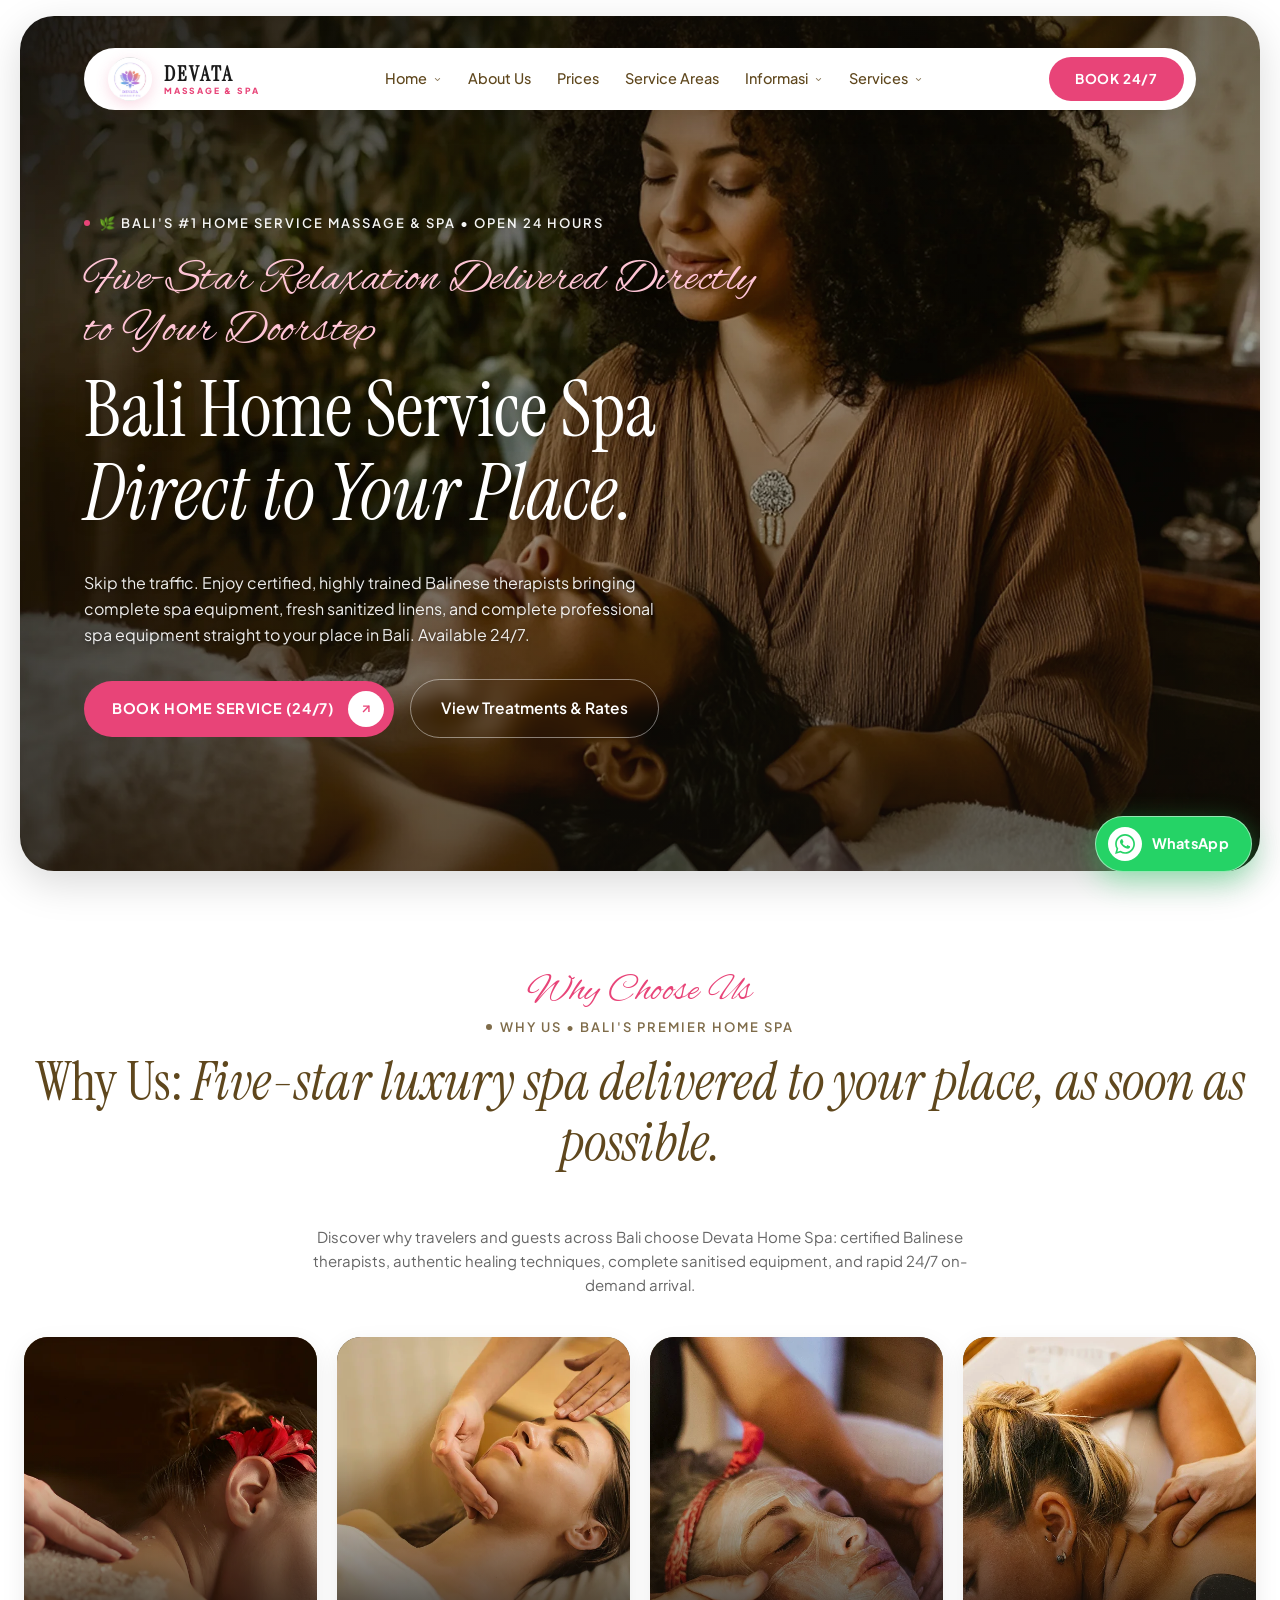
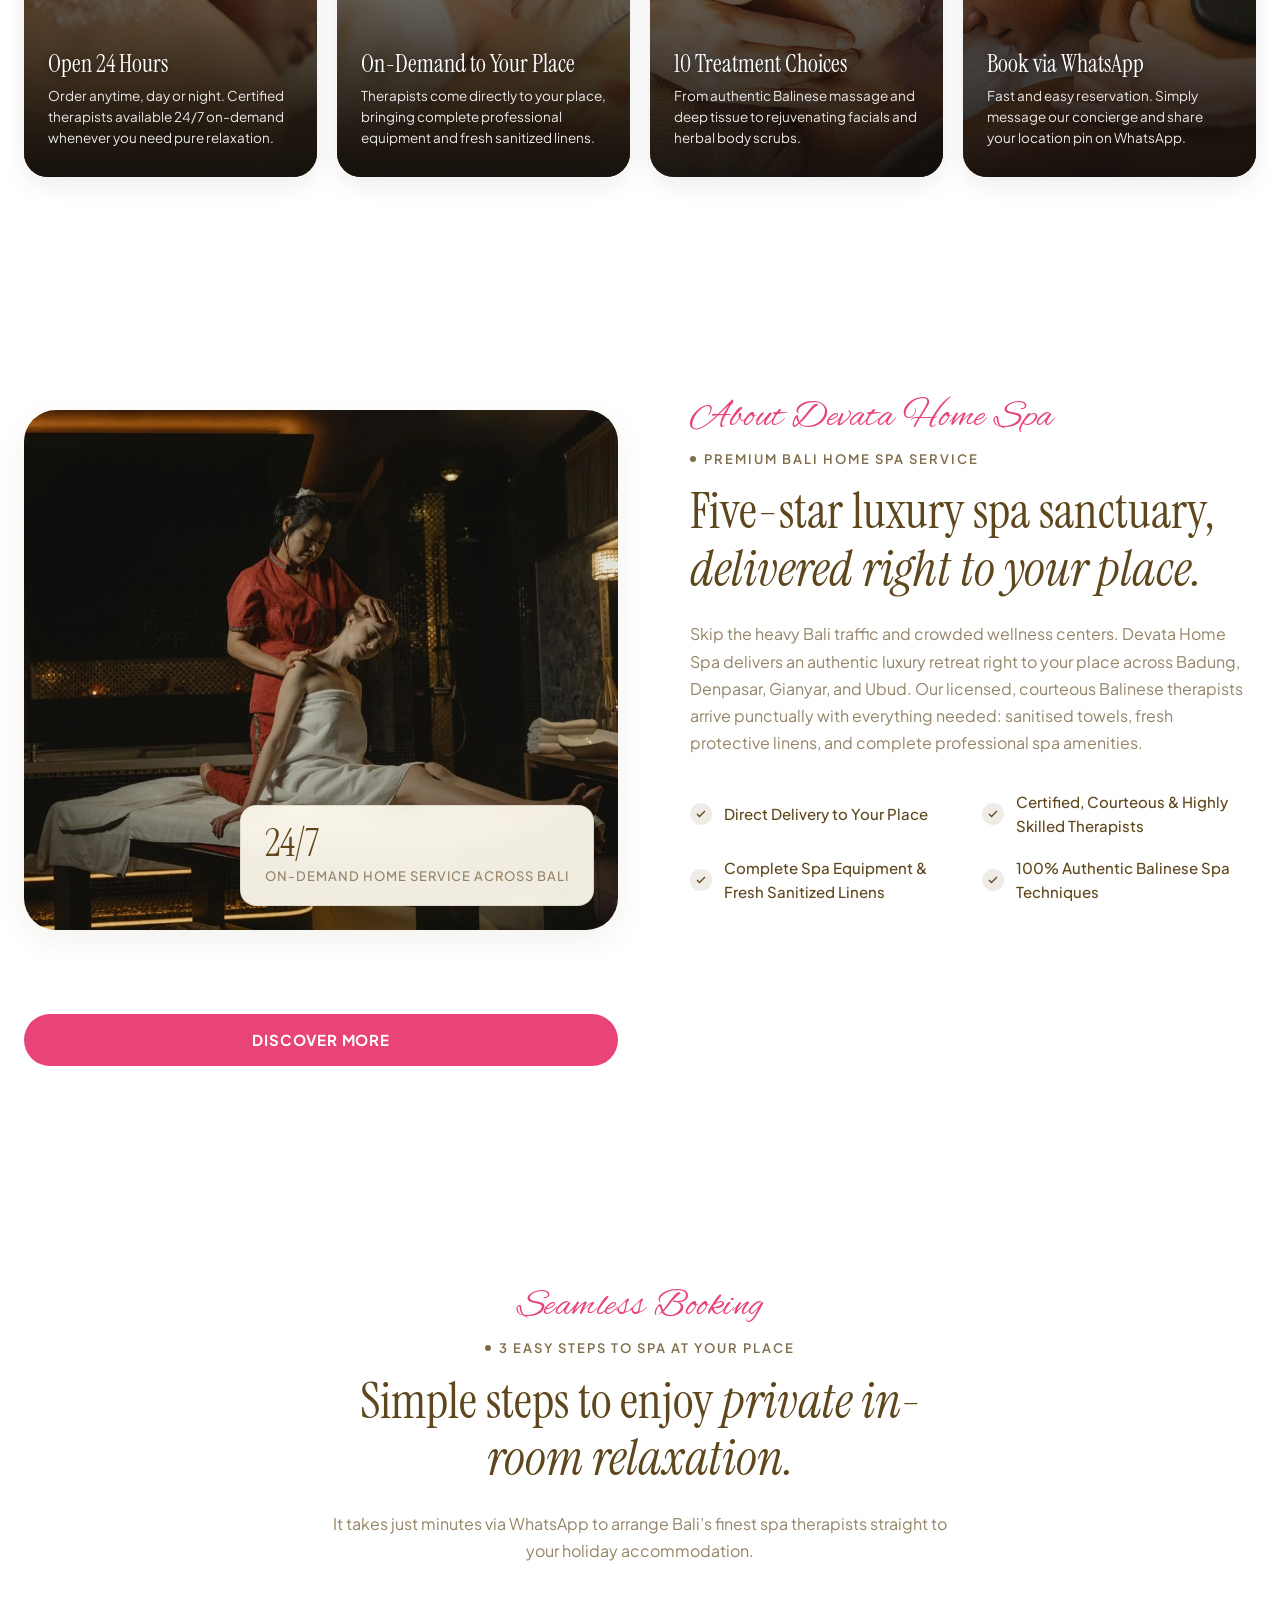
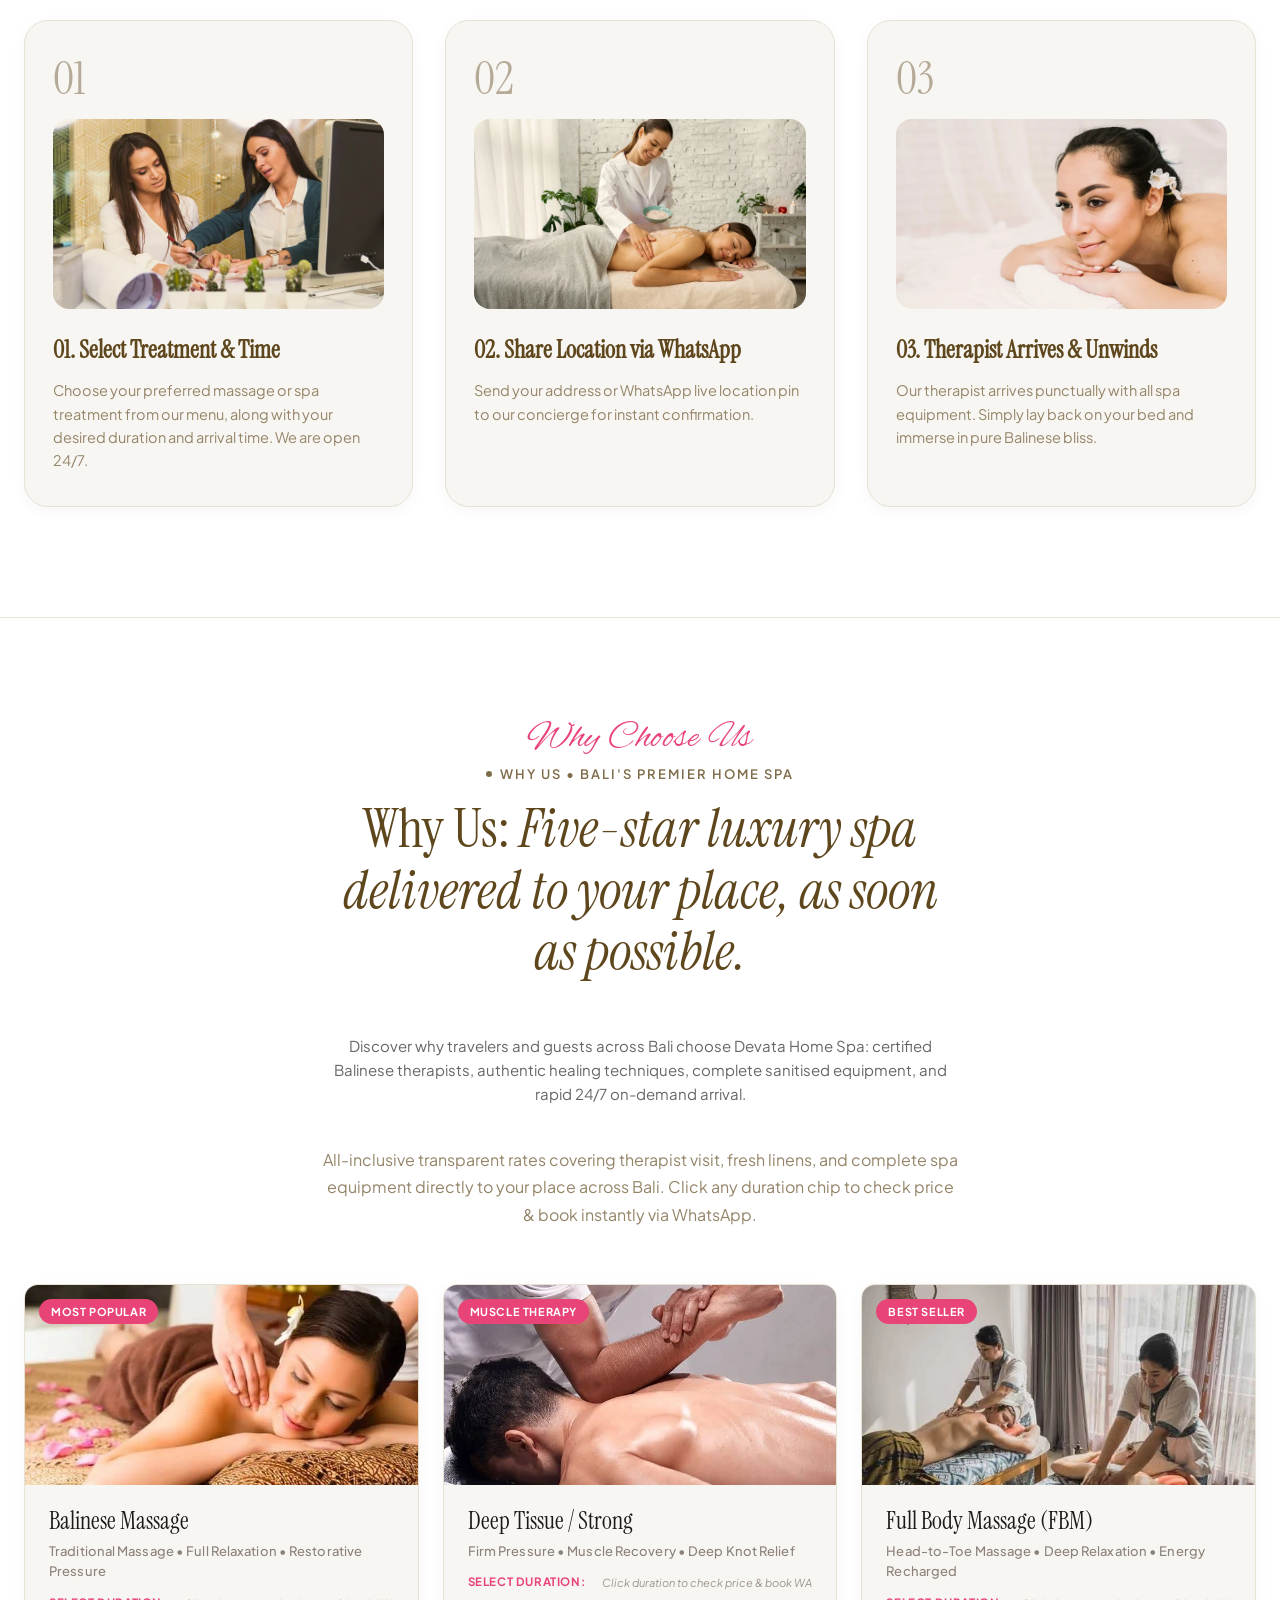
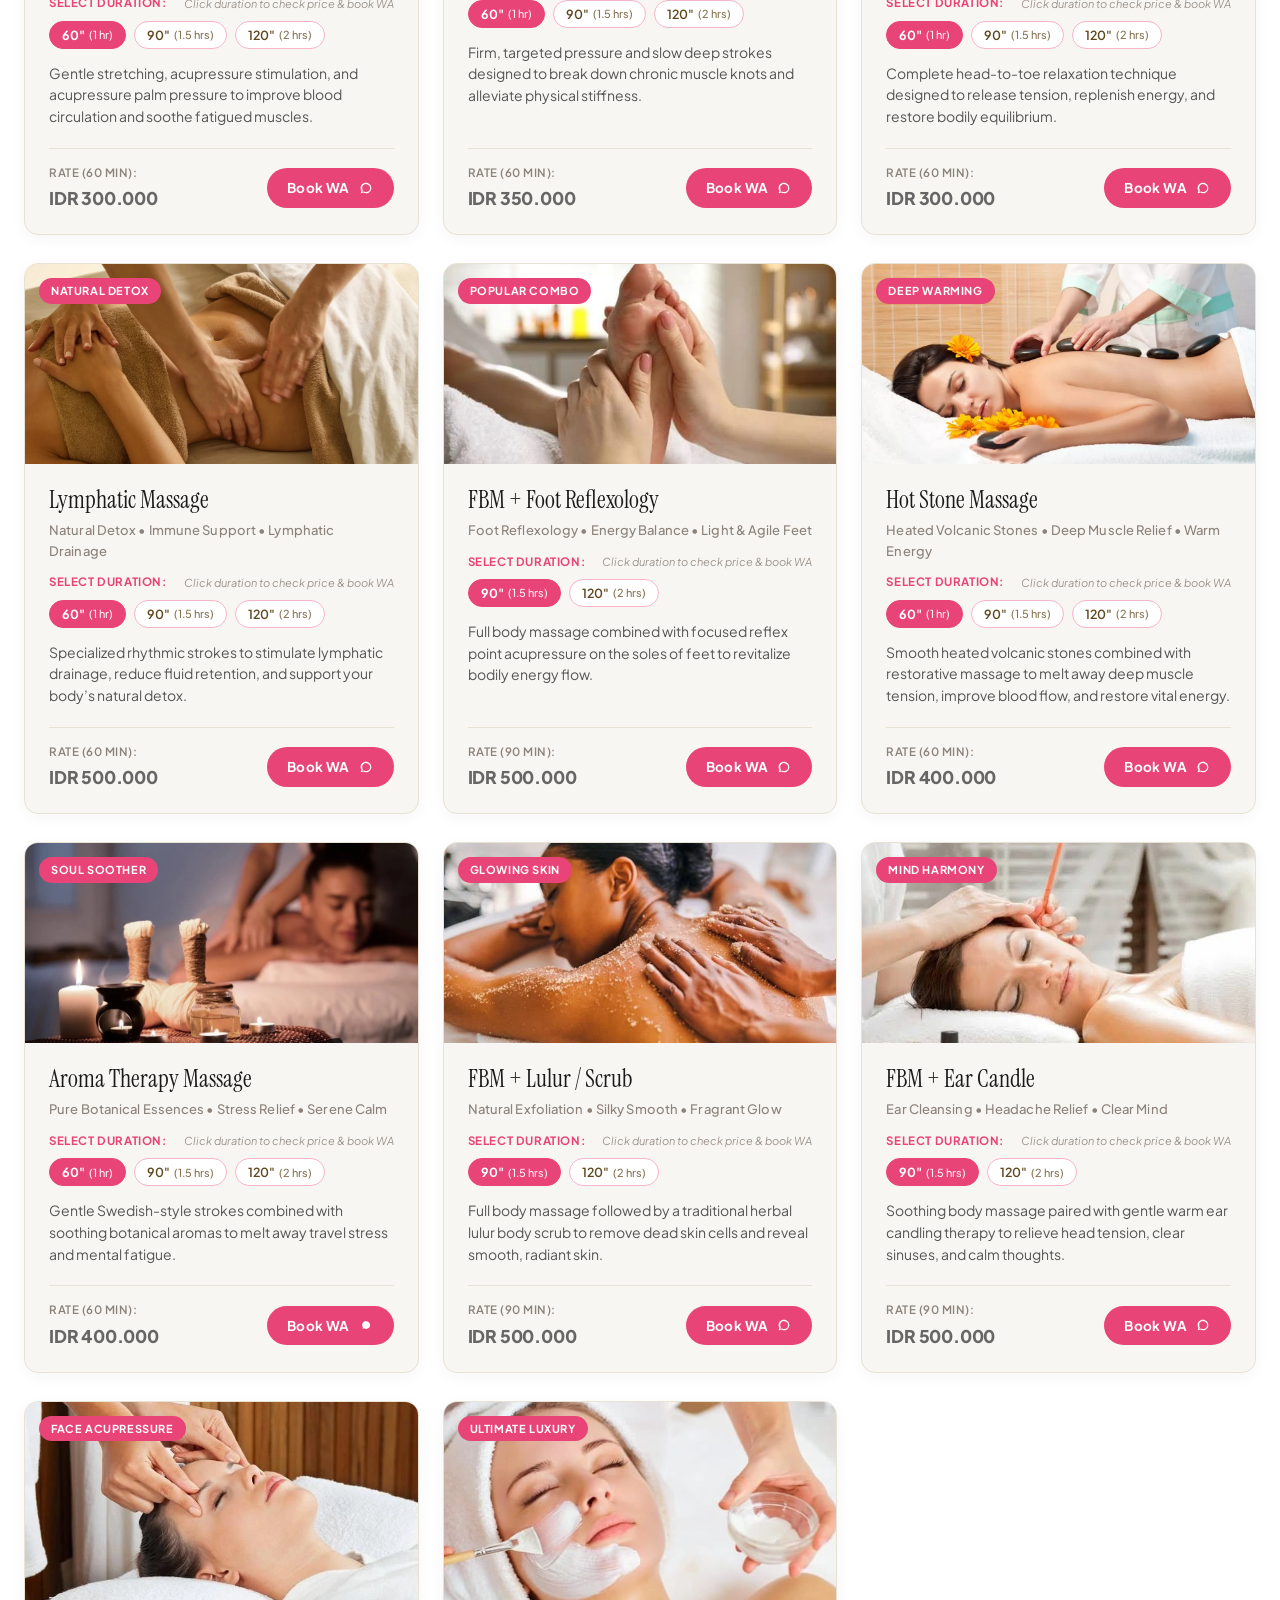
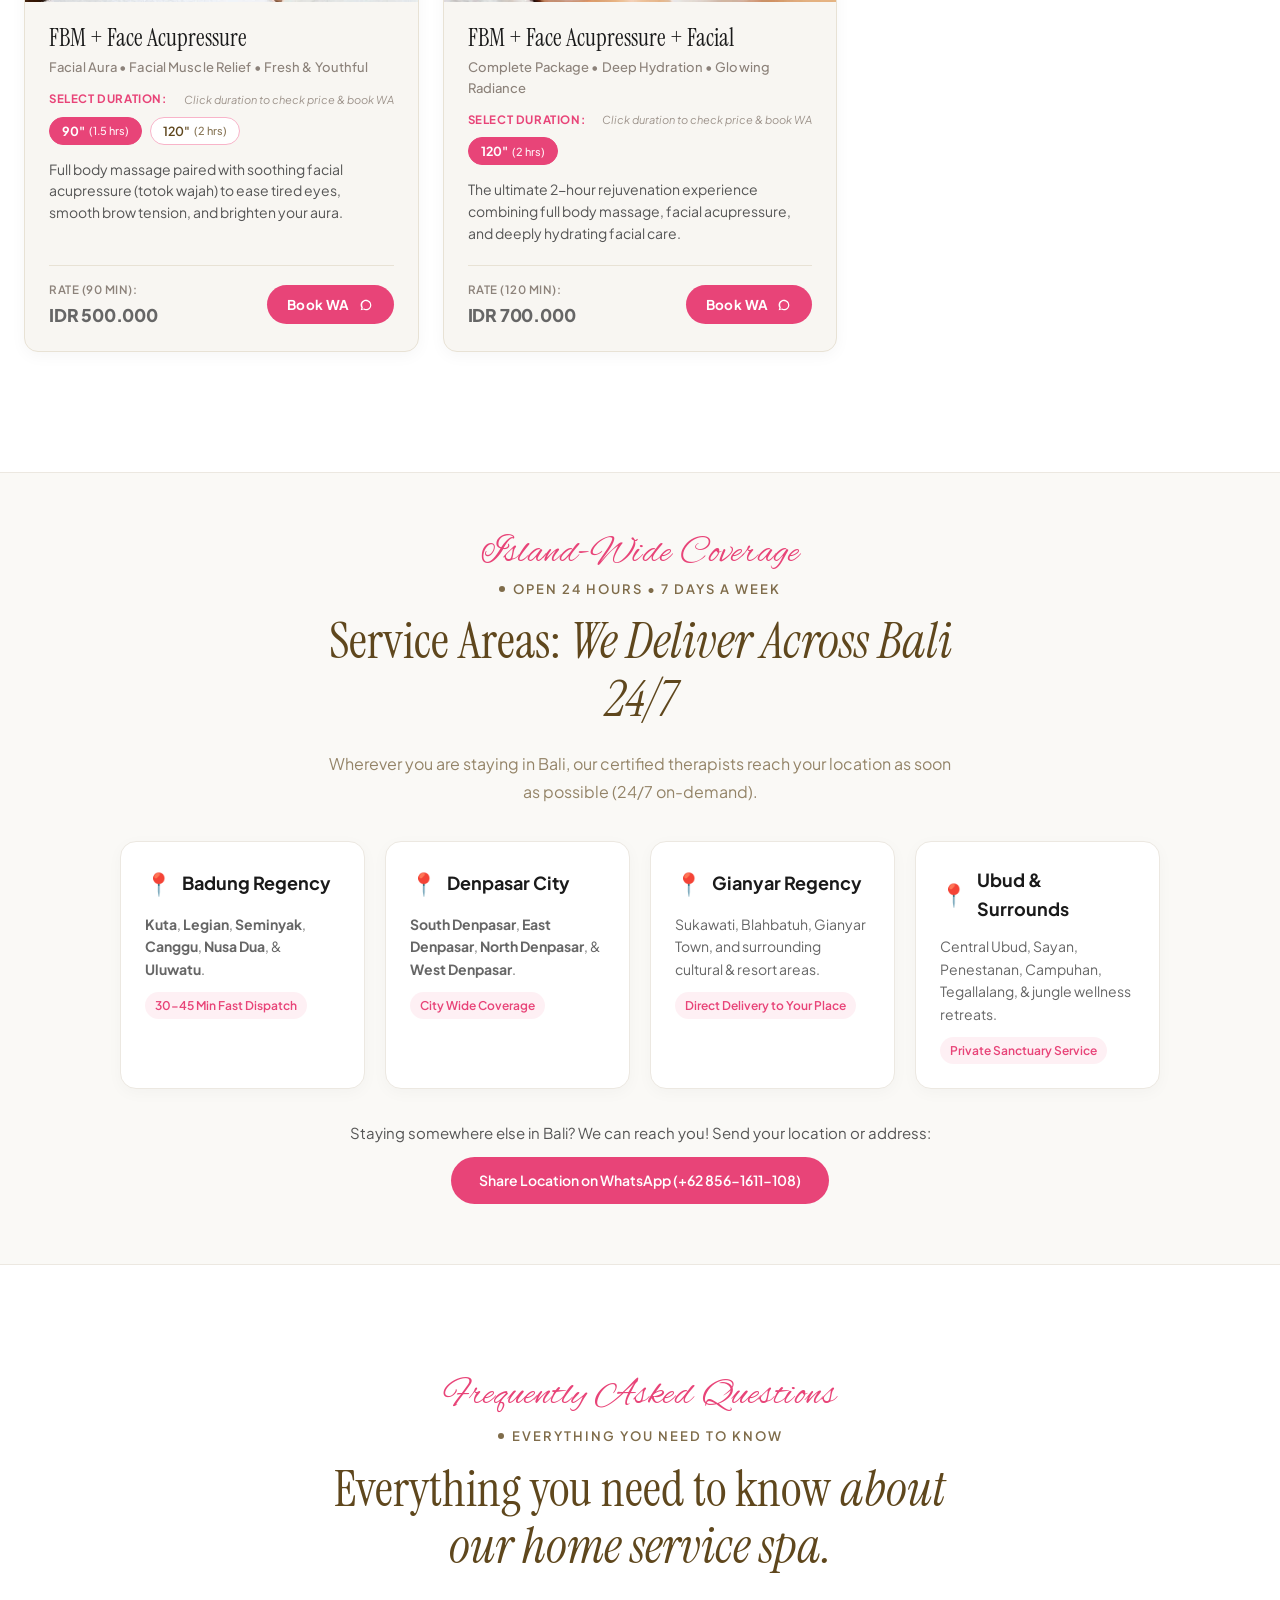
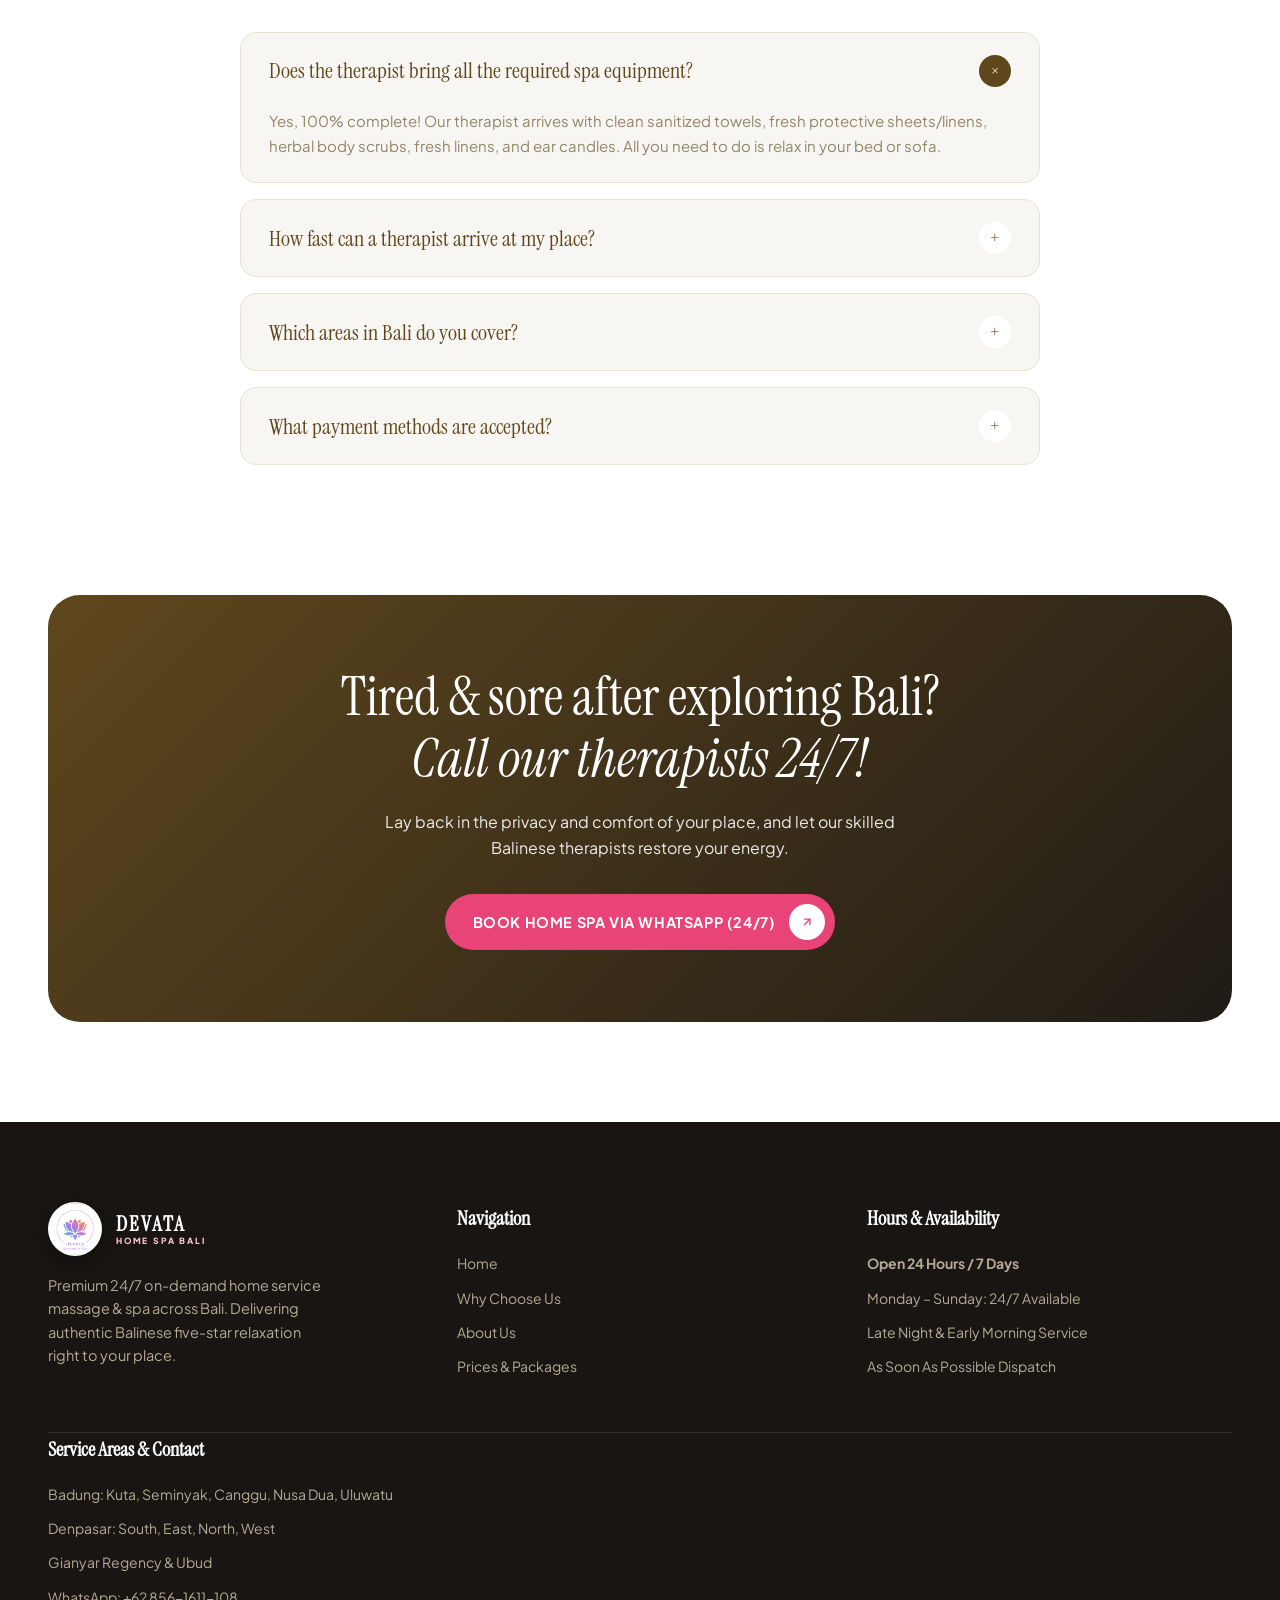
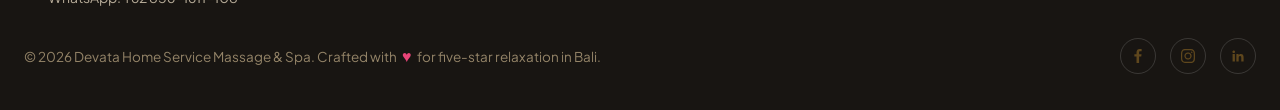
==== commit 6837ce0f: "Update Hot Stone photo to khkh.jpeg and re-add Aroma Therapy Massage using hotston.jpeg" ====
--- a/index.html
+++ b/index.html
@@ -8,8 +8,56 @@
     <link rel="preconnect" href="https://fonts.googleapis.com">
   <link rel="preconnect" href="https://fonts.gstatic.com" crossorigin>
   <link href="https://fonts.googleapis.com/css2?family=Alex+Brush&family=Instrument+Serif:ital@0;1&family=Plus+Jakarta+Sans:ital,wght@0,300;0,400;0,500;0,600;0,700;1,400&display=swap" rel="stylesheet">
-  <link rel="stylesheet" href="assets/css/style.css">
+  <link rel="stylesheet" href="assets/css/style.css?v=20261117-v1">
   <link rel="icon" type="image/png" href="assets/images/favicon.png">
+  <!-- Critical Mobile Navbar Overlap Fix -->
+  <style>
+    @media (max-width: 991px) {
+      .navbar-pill {
+        padding: 8px 16px !important;
+        display: flex !important;
+        align-items: center !important;
+        justify-content: space-between !important;
+      }
+      .navbar-pill .btn-get-started,
+      .nav-right .btn-get-started,
+      .navbar-pill .cart-link,
+      .nav-right .cart-link {
+        display: none !important;
+      }
+      .brand-logo {
+        display: flex !important;
+        align-items: center !important;
+        gap: 10px !important;
+        flex-shrink: 0 !important;
+      }
+      .brand-logo-img {
+        height: 32px !important;
+        width: auto !important;
+      }
+      .brand-title {
+        font-size: 17.5px !important;
+        letter-spacing: 1.5px !important;
+        line-height: 1.1 !important;
+      }
+      .brand-sub {
+        font-size: 7.5px !important;
+        letter-spacing: 1.2px !important;
+      }
+      .nav-right {
+        display: flex !important;
+        align-items: center !important;
+        margin-left: auto !important;
+        gap: 0 !important;
+      }
+      .mobile-toggle {
+        display: flex !important;
+        align-items: center !important;
+        justify-content: center !important;
+        margin-left: auto !important;
+      }
+    }
+  </style>
 </head>
 <body>
 
@@ -85,7 +133,7 @@
 
           <!-- Right Controls -->
           <div class="nav-right">
-            <a href="#booking" class="btn-get-started">Book 24/7</a>
+            <a href="#booking" class="btn-get-started nav-desktop-btn">Book 24/7</a>
 
             <!-- Mobile Hamburger Toggle -->
             <button class="mobile-toggle" id="mobileToggle" aria-label="Open mobile navigation">
@@ -446,7 +494,7 @@
                   <span class="price-label">Rate (<span class="selected-dur">60 min</span>):</span>
                   <strong class="selected-price">IDR 300.000</strong>
                 </div>
-                <a href="https://wa.me/628561611108?text=Hello%20Devata%20Home%20Spa%2C%20I%20would%20like%20to%20book%20a%20treatment%20in%20Bali.%20Thank%20you!" target="_blank" rel="noopener noreferrer" class="btn-card-wa" aria-label="Book Balinese Massage via WhatsApp">
+                <a href="https://wa.me/628561611108?text=Hello%20Devata%20Home%20Spa%2C%20I%20would%20like%20to%20book%20a%20treatment%3A%0A%E2%80%A2%20Treatment%3A%20Balinese%20Massage%0A%E2%80%A2%20Duration%3A%2060%20Minutes%20%281%20Hour%29%0A%E2%80%A2%20Price%3A%20IDR%20300.000%0A%0APlease%20let%20me%20know%20therapist%20availability.%20Thank%20you%21" target="_blank" rel="noopener noreferrer" class="btn-card-wa" aria-label="Book Balinese Massage via WhatsApp">
                   <span>Book WA</span>
                   <svg viewBox="0 0 24 24">
                     <path d="M12.031 6.172c-3.181 0-5.767 2.586-5.768 5.766-.001 1.298.38 2.27 1.019 3.287l-.711 2.598 2.664-.698c.972.582 1.956.887 3.208.887 3.182 0 5.768-2.586 5.768-5.766 0-3.18-2.586-5.767-5.768-5.767zm7.969 5.766c0 4.418-3.582 8-8 8-1.408 0-2.733-.365-3.882-1.006l-4.118 1.068 1.092-3.992c-.752-1.222-1.192-2.667-1.192-4.07 0-4.418 3.582-8 8-8s8 3.582 8 8z"/>
@@ -491,7 +539,7 @@
                   <span class="price-label">Rate (<span class="selected-dur">60 min</span>):</span>
                   <strong class="selected-price">IDR 350.000</strong>
                 </div>
-                <a href="https://wa.me/628561611108?text=Hello%20Devata%20Home%20Spa%2C%20I%20would%20like%20to%20book%20a%20treatment%20in%20Bali.%20Thank%20you!" target="_blank" rel="noopener noreferrer" class="btn-card-wa" aria-label="Book Deep Tissue / Strong via WhatsApp">
+                <a href="https://wa.me/628561611108?text=Hello%20Devata%20Home%20Spa%2C%20I%20would%20like%20to%20book%20a%20treatment%3A%0A%E2%80%A2%20Treatment%3A%20Deep%20Tissue%20/%20Strong%0A%E2%80%A2%20Duration%3A%2060%20Minutes%20%281%20Hour%29%0A%E2%80%A2%20Price%3A%20IDR%20350.000%0A%0APlease%20let%20me%20know%20therapist%20availability.%20Thank%20you%21" target="_blank" rel="noopener noreferrer" class="btn-card-wa" aria-label="Book Deep Tissue / Strong via WhatsApp">
                   <span>Book WA</span>
                   <svg viewBox="0 0 24 24">
                     <path d="M12.031 6.172c-3.181 0-5.767 2.586-5.768 5.766-.001 1.298.38 2.27 1.019 3.287l-.711 2.598 2.664-.698c.972.582 1.956.887 3.208.887 3.182 0 5.768-2.586 5.768-5.766 0-3.18-2.586-5.767-5.768-5.767zm7.969 5.766c0 4.418-3.582 8-8 8-1.408 0-2.733-.365-3.882-1.006l-4.118 1.068 1.092-3.992c-.752-1.222-1.192-2.667-1.192-4.07 0-4.418 3.582-8 8-8s8 3.582 8 8z"/>
@@ -536,7 +584,7 @@
                   <span class="price-label">Rate (<span class="selected-dur">60 min</span>):</span>
                   <strong class="selected-price">IDR 300.000</strong>
                 </div>
-                <a href="https://wa.me/628561611108?text=Hello%20Devata%20Home%20Spa%2C%20I%20would%20like%20to%20book%20a%20treatment%20in%20Bali.%20Thank%20you!" target="_blank" rel="noopener noreferrer" class="btn-card-wa" aria-label="Book Full Body Massage (FBM) via WhatsApp">
+                <a href="https://wa.me/628561611108?text=Hello%20Devata%20Home%20Spa%2C%20I%20would%20like%20to%20book%20a%20treatment%3A%0A%E2%80%A2%20Treatment%3A%20Full%20Body%20Massage%20%28FBM%29%0A%E2%80%A2%20Duration%3A%2060%20Minutes%20%281%20Hour%29%0A%E2%80%A2%20Price%3A%20IDR%20300.000%0A%0APlease%20let%20me%20know%20therapist%20availability.%20Thank%20you%21" target="_blank" rel="noopener noreferrer" class="btn-card-wa" aria-label="Book Full Body Massage (FBM) via WhatsApp">
                   <span>Book WA</span>
                   <svg viewBox="0 0 24 24">
                     <path d="M12.031 6.172c-3.181 0-5.767 2.586-5.768 5.766-.001 1.298.38 2.27 1.019 3.287l-.711 2.598 2.664-.698c.972.582 1.956.887 3.208.887 3.182 0 5.768-2.586 5.768-5.766 0-3.18-2.586-5.767-5.768-5.767zm7.969 5.766c0 4.418-3.582 8-8 8-1.408 0-2.733-.365-3.882-1.006l-4.118 1.068 1.092-3.992c-.752-1.222-1.192-2.667-1.192-4.07 0-4.418 3.582-8 8-8s8 3.582 8 8z"/>
@@ -581,7 +629,7 @@
                   <span class="price-label">Rate (<span class="selected-dur">60 min</span>):</span>
                   <strong class="selected-price">IDR 500.000</strong>
                 </div>
-                <a href="https://wa.me/628561611108?text=Hello%20Devata%20Home%20Spa%2C%20I%20would%20like%20to%20book%20a%20treatment%20in%20Bali.%20Thank%20you!" target="_blank" rel="noopener noreferrer" class="btn-card-wa" aria-label="Book Lymphatic Massage via WhatsApp">
+                <a href="https://wa.me/628561611108?text=Hello%20Devata%20Home%20Spa%2C%20I%20would%20like%20to%20book%20a%20treatment%3A%0A%E2%80%A2%20Treatment%3A%20Lymphatic%20Massage%0A%E2%80%A2%20Duration%3A%2060%20Minutes%20%281%20Hour%29%0A%E2%80%A2%20Price%3A%20IDR%20500.000%0A%0APlease%20let%20me%20know%20therapist%20availability.%20Thank%20you%21" target="_blank" rel="noopener noreferrer" class="btn-card-wa" aria-label="Book Lymphatic Massage via WhatsApp">
                   <span>Book WA</span>
                   <svg viewBox="0 0 24 24">
                     <path d="M12.031 6.172c-3.181 0-5.767 2.586-5.768 5.766-.001 1.298.38 2.27 1.019 3.287l-.711 2.598 2.664-.698c.972.582 1.956.887 3.208.887 3.182 0 5.768-2.586 5.768-5.766 0-3.18-2.586-5.767-5.768-5.767zm7.969 5.766c0 4.418-3.582 8-8 8-1.408 0-2.733-.365-3.882-1.006l-4.118 1.068 1.092-3.992c-.752-1.222-1.192-2.667-1.192-4.07 0-4.418 3.582-8 8-8s8 3.582 8 8z"/>
@@ -623,7 +671,7 @@
                   <span class="price-label">Rate (<span class="selected-dur">90 min</span>):</span>
                   <strong class="selected-price">IDR 500.000</strong>
                 </div>
-                <a href="https://wa.me/628561611108?text=Hello%20Devata%20Home%20Spa%2C%20I%20would%20like%20to%20book%20a%20treatment%20in%20Bali.%20Thank%20you!" target="_blank" rel="noopener noreferrer" class="btn-card-wa" aria-label="Book FBM + Foot Reflexology via WhatsApp">
+                <a href="https://wa.me/628561611108?text=Hello%20Devata%20Home%20Spa%2C%20I%20would%20like%20to%20book%20a%20treatment%3A%0A%E2%80%A2%20Treatment%3A%20FBM%20%2B%20Foot%20Reflexology%0A%E2%80%A2%20Duration%3A%2090%20Minutes%20%281.5%20Hours%29%0A%E2%80%A2%20Price%3A%20IDR%20500.000%0A%0APlease%20let%20me%20know%20therapist%20availability.%20Thank%20you%21" target="_blank" rel="noopener noreferrer" class="btn-card-wa" aria-label="Book FBM + Foot Reflexology via WhatsApp">
                   <span>Book WA</span>
                   <svg viewBox="0 0 24 24">
                     <path d="M12.031 6.172c-3.181 0-5.767 2.586-5.768 5.766-.001 1.298.38 2.27 1.019 3.287l-.711 2.598 2.664-.698c.972.582 1.956.887 3.208.887 3.182 0 5.768-2.586 5.768-5.766 0-3.18-2.586-5.767-5.768-5.767zm7.969 5.766c0 4.418-3.582 8-8 8-1.408 0-2.733-.365-3.882-1.006l-4.118 1.068 1.092-3.992c-.752-1.222-1.192-2.667-1.192-4.07 0-4.418 3.582-8 8-8s8 3.582 8 8z"/>
@@ -636,7 +684,7 @@
           <!-- Card 6: Hot Stone Massage -->
           <div class="treatment-card" data-treatment="Hot Stone Massage">
             <div class="treatment-card-img-wrap">
-              <img src="assets/images/pricelist_hq/hot_stone.webp?v=4" alt="Hot Stone Massage" class="treatment-card-img" loading="lazy">
+              <img src="assets/images/pricelist_hq/hot_stone.webp?v=5" alt="Hot Stone Massage" class="treatment-card-img" loading="lazy">
               <span class="treatment-card-badge">Deep Warming</span>
             </div>
             <div class="treatment-card-body">
@@ -668,7 +716,7 @@
                   <span class="price-label">Rate (<span class="selected-dur">60 min</span>):</span>
                   <strong class="selected-price">IDR 400.000</strong>
                 </div>
-                <a href="https://wa.me/628561611108?text=Hello%20Devata%20Home%20Spa%2C%20I%20would%20like%20to%20book%20a%20treatment%20in%20Bali.%20Thank%20you!" target="_blank" rel="noopener noreferrer" class="btn-card-wa" aria-label="Book Hot Stone Massage via WhatsApp">
+                <a href="https://wa.me/628561611108?text=Hello%20Devata%20Home%20Spa%2C%20I%20would%20like%20to%20book%20a%20treatment%3A%0A%E2%80%A2%20Treatment%3A%20Hot%20Stone%20Massage%0A%E2%80%A2%20Duration%3A%2060%20Minutes%20%281%20Hour%29%0A%E2%80%A2%20Price%3A%20IDR%20400.000%0A%0APlease%20let%20me%20know%20therapist%20availability.%20Thank%20you%21" target="_blank" rel="noopener noreferrer" class="btn-card-wa" aria-label="Book Hot Stone Massage via WhatsApp">
                   <span>Book WA</span>
                   <svg viewBox="0 0 24 24">
                     <path d="M12.031 6.172c-3.181 0-5.767 2.586-5.768 5.766-.001 1.298.38 2.27 1.019 3.287l-.711 2.598 2.664-.698c.972.582 1.956.887 3.208.887 3.182 0 5.768-2.586 5.768-5.766 0-3.18-2.586-5.767-5.768-5.767zm7.969 5.766c0 4.418-3.582 8-8 8-1.408 0-2.733-.365-3.882-1.006l-4.118 1.068 1.092-3.992c-.752-1.222-1.192-2.667-1.192-4.07 0-4.418 3.582-8 8-8s8 3.582 8 8z"/>
@@ -678,7 +726,53 @@
             </div>
           </div>
 
-          <!-- Card 7: FBM + Lulur / Scrub -->
+          
+          <!-- Card 7: Aroma Therapy Massage -->
+          <div class="treatment-card" data-treatment="Aroma Therapy Massage">
+            <div class="treatment-card-img-wrap">
+              <img src="assets/images/pricelist_hq/aromatherapy.webp?v=5" alt="Aroma Therapy Massage" class="treatment-card-img" loading="lazy">
+              <span class="treatment-card-badge">Soul Soother</span>
+            </div>
+            <div class="treatment-card-body">
+              <h3 class="treatment-card-title">Aroma Therapy Massage</h3>
+              <div class="treatment-card-tags">Pure Botanical Essences • Stress Relief • Serene Calm</div>
+              
+              <div class="treatment-durations-header">
+                <span class="treatment-durations-label">Select Duration:</span>
+                <span class="treatment-durations-tip">Click duration to check price &amp; book WA</span>
+              </div>
+              <div class="treatment-durations-row">
+                <button type="button" class="treatment-duration-chip active" data-duration="60" data-hours="1 Hour" data-price="IDR 400.000">
+                  60" <span>(1 hr)</span>
+                </button>
+                <button type="button" class="treatment-duration-chip" data-duration="90" data-hours="1.5 Hours" data-price="IDR 600.000">
+                  90" <span>(1.5 hrs)</span>
+                </button>
+                <button type="button" class="treatment-duration-chip" data-duration="120" data-hours="2 Hours" data-price="IDR 800.000">
+                  120" <span>(2 hrs)</span>
+                </button>
+              </div>
+
+              <p class="treatment-card-desc">
+                Gentle Swedish-style strokes combined with soothing botanical aromas to melt away travel stress and mental fatigue.
+              </p>
+
+              <div class="treatment-card-footer">
+                <div class="treatment-card-price">
+                  <span class="price-label">Rate (<span class="selected-dur">60 min</span>):</span>
+                  <strong class="selected-price">IDR 400.000</strong>
+                </div>
+                <a href="https://wa.me/628561611108?text=Hello%20Devata%20Home%20Spa%2C%20I%20would%20like%20to%20book%20a%20treatment%3A%0A%E2%80%A2%20Treatment%3A%20Aroma%20Therapy%20Massage%0A%E2%80%A2%20Duration%3A%2060%20Minutes%20%281%20Hour%29%0A%E2%80%A2%20Price%3A%20IDR%20400.000%0A%0APlease%20let%20me%20know%20therapist%20availability.%20Thank%20you%21" target="_blank" rel="noopener noreferrer" class="btn-card-wa" aria-label="Book Aroma Therapy Massage via WhatsApp">
+                  <span>Book WA</span>
+                  <svg viewBox="0 0 24 24">
+                    <path d="M12.031 6.172c-3.181 0-5.767 2.586-5.768 5.766-.001 1.298.38 2.27 1.025 3.312l-.541 2.293 2.372-.533c1.004.596 2.146.929 3.31.929h.005c3.179 0 5.767-2.587 5.768-5.766 0-1.54-.6-2.988-1.689-4.078-1.089-1.089-2.538-1.69-4.078-1.69-4.078-1.691zm6.73 13.064c-.752.753-1.674 1.325-2.697 1.673l-1.034.354-3.37.757.771-3.269.375-1.026c.357-1.018.937-1.934 1.696-2.684 2.138-2.115 5.589-2.112 7.72.007 2.132 2.122 2.134 5.57-.008 7.72c-.752 1.222-1.192 2.667-1.192 4.07 0 4.418 3.582 8 8 8s8-3.582 8-8z"/>
+                  </svg>
+                </a>
+              </div>
+            </div>
+          </div>
+
+          <!-- Card 8: FBM + Lulur / Scrub -->
           <div class="treatment-card" data-treatment="FBM + Lulur / Scrub">
             <div class="treatment-card-img-wrap">
               <img src="assets/images/pricelist_hq/fbm_scrub.webp?v=2" alt="FBM + Lulur / Scrub" class="treatment-card-img" loading="lazy">
@@ -710,7 +804,7 @@
                   <span class="price-label">Rate (<span class="selected-dur">90 min</span>):</span>
                   <strong class="selected-price">IDR 500.000</strong>
                 </div>
-                <a href="https://wa.me/628561611108?text=Hello%20Devata%20Home%20Spa%2C%20I%20would%20like%20to%20book%20a%20treatment%20in%20Bali.%20Thank%20you!" target="_blank" rel="noopener noreferrer" class="btn-card-wa" aria-label="Book FBM + Lulur / Scrub via WhatsApp">
+                <a href="https://wa.me/628561611108?text=Hello%20Devata%20Home%20Spa%2C%20I%20would%20like%20to%20book%20a%20treatment%3A%0A%E2%80%A2%20Treatment%3A%20FBM%20%2B%20Lulur%20/%20Scrub%0A%E2%80%A2%20Duration%3A%2090%20Minutes%20%281.5%20Hours%29%0A%E2%80%A2%20Price%3A%20IDR%20500.000%0A%0APlease%20let%20me%20know%20therapist%20availability.%20Thank%20you%21" target="_blank" rel="noopener noreferrer" class="btn-card-wa" aria-label="Book FBM + Lulur / Scrub via WhatsApp">
                   <span>Book WA</span>
                   <svg viewBox="0 0 24 24">
                     <path d="M12.031 6.172c-3.181 0-5.767 2.586-5.768 5.766-.001 1.298.38 2.27 1.019 3.287l-.711 2.598 2.664-.698c.972.582 1.956.887 3.208.887 3.182 0 5.768-2.586 5.768-5.766 0-3.18-2.586-5.767-5.768-5.767zm7.969 5.766c0 4.418-3.582 8-8 8-1.408 0-2.733-.365-3.882-1.006l-4.118 1.068 1.092-3.992c-.752-1.222-1.192-2.667-1.192-4.07 0-4.418 3.582-8 8-8s8 3.582 8 8z"/>
@@ -720,7 +814,7 @@
             </div>
           </div>
 
-          <!-- Card 8: FBM + Ear Candle -->
+          <!-- Card 9: FBM + Ear Candle -->
           <div class="treatment-card" data-treatment="FBM + Ear Candle">
             <div class="treatment-card-img-wrap">
               <img src="assets/images/pricelist_hq/ear_candle.webp?v=2" alt="FBM + Ear Candle" class="treatment-card-img" loading="lazy">
@@ -752,7 +846,7 @@
                   <span class="price-label">Rate (<span class="selected-dur">90 min</span>):</span>
                   <strong class="selected-price">IDR 500.000</strong>
                 </div>
-                <a href="https://wa.me/628561611108?text=Hello%20Devata%20Home%20Spa%2C%20I%20would%20like%20to%20book%20a%20treatment%20in%20Bali.%20Thank%20you!" target="_blank" rel="noopener noreferrer" class="btn-card-wa" aria-label="Book FBM + Ear Candle via WhatsApp">
+                <a href="https://wa.me/628561611108?text=Hello%20Devata%20Home%20Spa%2C%20I%20would%20like%20to%20book%20a%20treatment%3A%0A%E2%80%A2%20Treatment%3A%20FBM%20%2B%20Ear%20Candle%0A%E2%80%A2%20Duration%3A%2090%20Minutes%20%281.5%20Hours%29%0A%E2%80%A2%20Price%3A%20IDR%20500.000%0A%0APlease%20let%20me%20know%20therapist%20availability.%20Thank%20you%21" target="_blank" rel="noopener noreferrer" class="btn-card-wa" aria-label="Book FBM + Ear Candle via WhatsApp">
                   <span>Book WA</span>
                   <svg viewBox="0 0 24 24">
                     <path d="M12.031 6.172c-3.181 0-5.767 2.586-5.768 5.766-.001 1.298.38 2.27 1.019 3.287l-.711 2.598 2.664-.698c.972.582 1.956.887 3.208.887 3.182 0 5.768-2.586 5.768-5.766 0-3.18-2.586-5.767-5.768-5.767zm7.969 5.766c0 4.418-3.582 8-8 8-1.408 0-2.733-.365-3.882-1.006l-4.118 1.068 1.092-3.992c-.752-1.222-1.192-2.667-1.192-4.07 0-4.418 3.582-8 8-8s8 3.582 8 8z"/>
@@ -762,7 +856,7 @@
             </div>
           </div>
 
-          <!-- Card 9: FBM + Face Acupressure -->
+          <!-- Card 10: FBM + Face Acupressure -->
           <div class="treatment-card" data-treatment="FBM + Face Acupressure">
             <div class="treatment-card-img-wrap">
               <img src="assets/images/pricelist_hq/fbm_acupressure.webp?v=2" alt="FBM + Face Acupressure" class="treatment-card-img" loading="lazy">
@@ -794,7 +888,7 @@
                   <span class="price-label">Rate (<span class="selected-dur">90 min</span>):</span>
                   <strong class="selected-price">IDR 500.000</strong>
                 </div>
-                <a href="https://wa.me/628561611108?text=Hello%20Devata%20Home%20Spa%2C%20I%20would%20like%20to%20book%20a%20treatment%20in%20Bali.%20Thank%20you!" target="_blank" rel="noopener noreferrer" class="btn-card-wa" aria-label="Book FBM + Face Acupressure via WhatsApp">
+                <a href="https://wa.me/628561611108?text=Hello%20Devata%20Home%20Spa%2C%20I%20would%20like%20to%20book%20a%20treatment%3A%0A%E2%80%A2%20Treatment%3A%20FBM%20%2B%20Face%20Acupressure%0A%E2%80%A2%20Duration%3A%2090%20Minutes%20%281.5%20Hours%29%0A%E2%80%A2%20Price%3A%20IDR%20500.000%0A%0APlease%20let%20me%20know%20therapist%20availability.%20Thank%20you%21" target="_blank" rel="noopener noreferrer" class="btn-card-wa" aria-label="Book FBM + Face Acupressure via WhatsApp">
                   <span>Book WA</span>
                   <svg viewBox="0 0 24 24">
                     <path d="M12.031 6.172c-3.181 0-5.767 2.586-5.768 5.766-.001 1.298.38 2.27 1.019 3.287l-.711 2.598 2.664-.698c.972.582 1.956.887 3.208.887 3.182 0 5.768-2.586 5.768-5.766 0-3.18-2.586-5.767-5.768-5.767zm7.969 5.766c0 4.418-3.582 8-8 8-1.408 0-2.733-.365-3.882-1.006l-4.118 1.068 1.092-3.992c-.752-1.222-1.192-2.667-1.192-4.07 0-4.418 3.582-8 8-8s8 3.582 8 8z"/>
@@ -804,7 +898,7 @@
             </div>
           </div>
 
-          <!-- Card 10: FBM + Face Acupressure + Facial -->
+          <!-- Card 11: FBM + Face Acupressure + Facial -->
           <div class="treatment-card" data-treatment="FBM + Face Acupressure + Facial">
             <div class="treatment-card-img-wrap">
               <img src="assets/images/pricelist_hq/facial_acupressure.webp?v=2" alt="FBM + Face Acupressure + Facial" class="treatment-card-img" loading="lazy">
@@ -833,7 +927,7 @@
                   <span class="price-label">Rate (<span class="selected-dur">120 min</span>):</span>
                   <strong class="selected-price">IDR 700.000</strong>
                 </div>
-                <a href="https://wa.me/628561611108?text=Hello%20Devata%20Home%20Spa%2C%20I%20would%20like%20to%20book%20a%20treatment%20in%20Bali.%20Thank%20you!" target="_blank" rel="noopener noreferrer" class="btn-card-wa" aria-label="Book FBM + Face Acupressure + Facial via WhatsApp">
+                <a href="https://wa.me/628561611108?text=Hello%20Devata%20Home%20Spa%2C%20I%20would%20like%20to%20book%20a%20treatment%3A%0A%E2%80%A2%20Treatment%3A%20FBM%20%2B%20Face%20Acupressure%20%2B%20Facial%0A%E2%80%A2%20Duration%3A%20120%20Minutes%20%282%20Hours%29%0A%E2%80%A2%20Price%3A%20IDR%20700.000%0A%0APlease%20let%20me%20know%20therapist%20availability.%20Thank%20you%21" target="_blank" rel="noopener noreferrer" class="btn-card-wa" aria-label="Book FBM + Face Acupressure + Facial via WhatsApp">
                   <span>Book WA</span>
                   <svg viewBox="0 0 24 24">
                     <path d="M12.031 6.172c-3.181 0-5.767 2.586-5.768 5.766-.001 1.298.38 2.27 1.019 3.287l-.711 2.598 2.664-.698c.972.582 1.956.887 3.208.887 3.182 0 5.768-2.586 5.768-5.766 0-3.18-2.586-5.767-5.768-5.767zm7.969 5.766c0 4.418-3.582 8-8 8-1.408 0-2.733-.365-3.882-1.006l-4.118 1.068 1.092-3.992c-.752-1.222-1.192-2.667-1.192-4.07 0-4.418 3.582-8 8-8s8 3.582 8 8z"/>
@@ -1109,6 +1203,6 @@
     </a>
   </aside>
 
-  <script src="assets/js/main.js"></script>
+  <script src="assets/js/main.js?v=20261117-v1"></script>
 </body>
 </html>
--- a/assets/css/style.css
+++ b/assets/css/style.css
@@ -2123,6 +2123,52 @@
 
 /* Tablet & Mobile Adjustments (<= 991px) */
 @media (max-width: 991px) {
+  .nav-desktop-btn,
+  .navbar-pill .btn-get-started,
+  .nav-right .btn-get-started,
+  .cart-link {
+    display: none !important;
+  }
+  .navbar-pill {
+    padding: 8px 16px !important;
+    display: flex !important;
+    align-items: center !important;
+    justify-content: space-between !important;
+  }
+  .brand-logo {
+    display: flex !important;
+    align-items: center !important;
+    gap: 10px !important;
+    flex-shrink: 0 !important;
+  }
+  .brand-logo-img {
+    height: 32px !important;
+    width: auto !important;
+  }
+  .brand-title {
+    font-size: 17.5px !important;
+    letter-spacing: 1.5px !important;
+    line-height: 1.1 !important;
+  }
+  .brand-sub {
+    font-size: 7.5px !important;
+    letter-spacing: 1.2px !important;
+  }
+  .nav-right {
+    display: flex !important;
+    align-items: center !important;
+    margin-left: auto !important;
+    gap: 0 !important;
+  }
+  .mobile-toggle {
+    display: flex !important;
+    align-items: center !important;
+    justify-content: center !important;
+    margin-left: auto !important;
+  }
+}
+
+@media (max-width: 991px) {
   .hero-fullscreen {
     min-height: auto;
     padding: 20px 20px 60px;
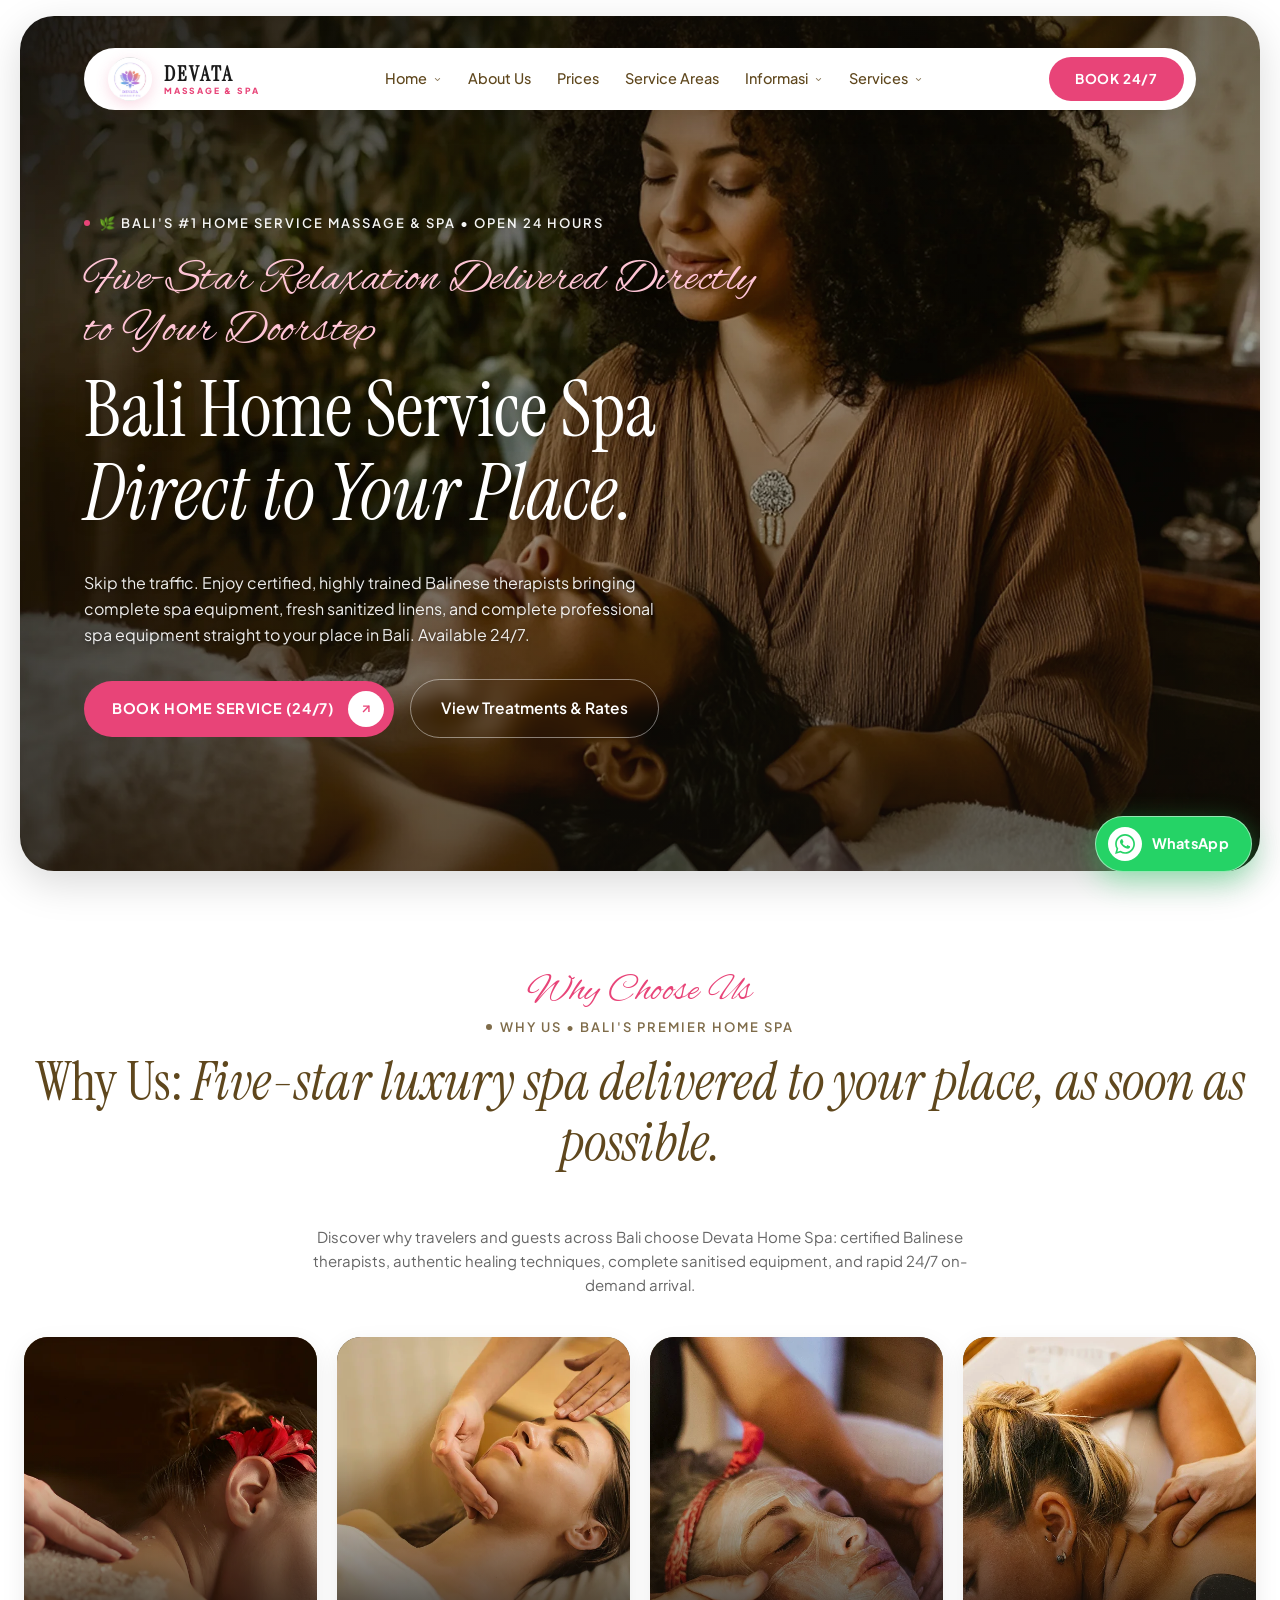
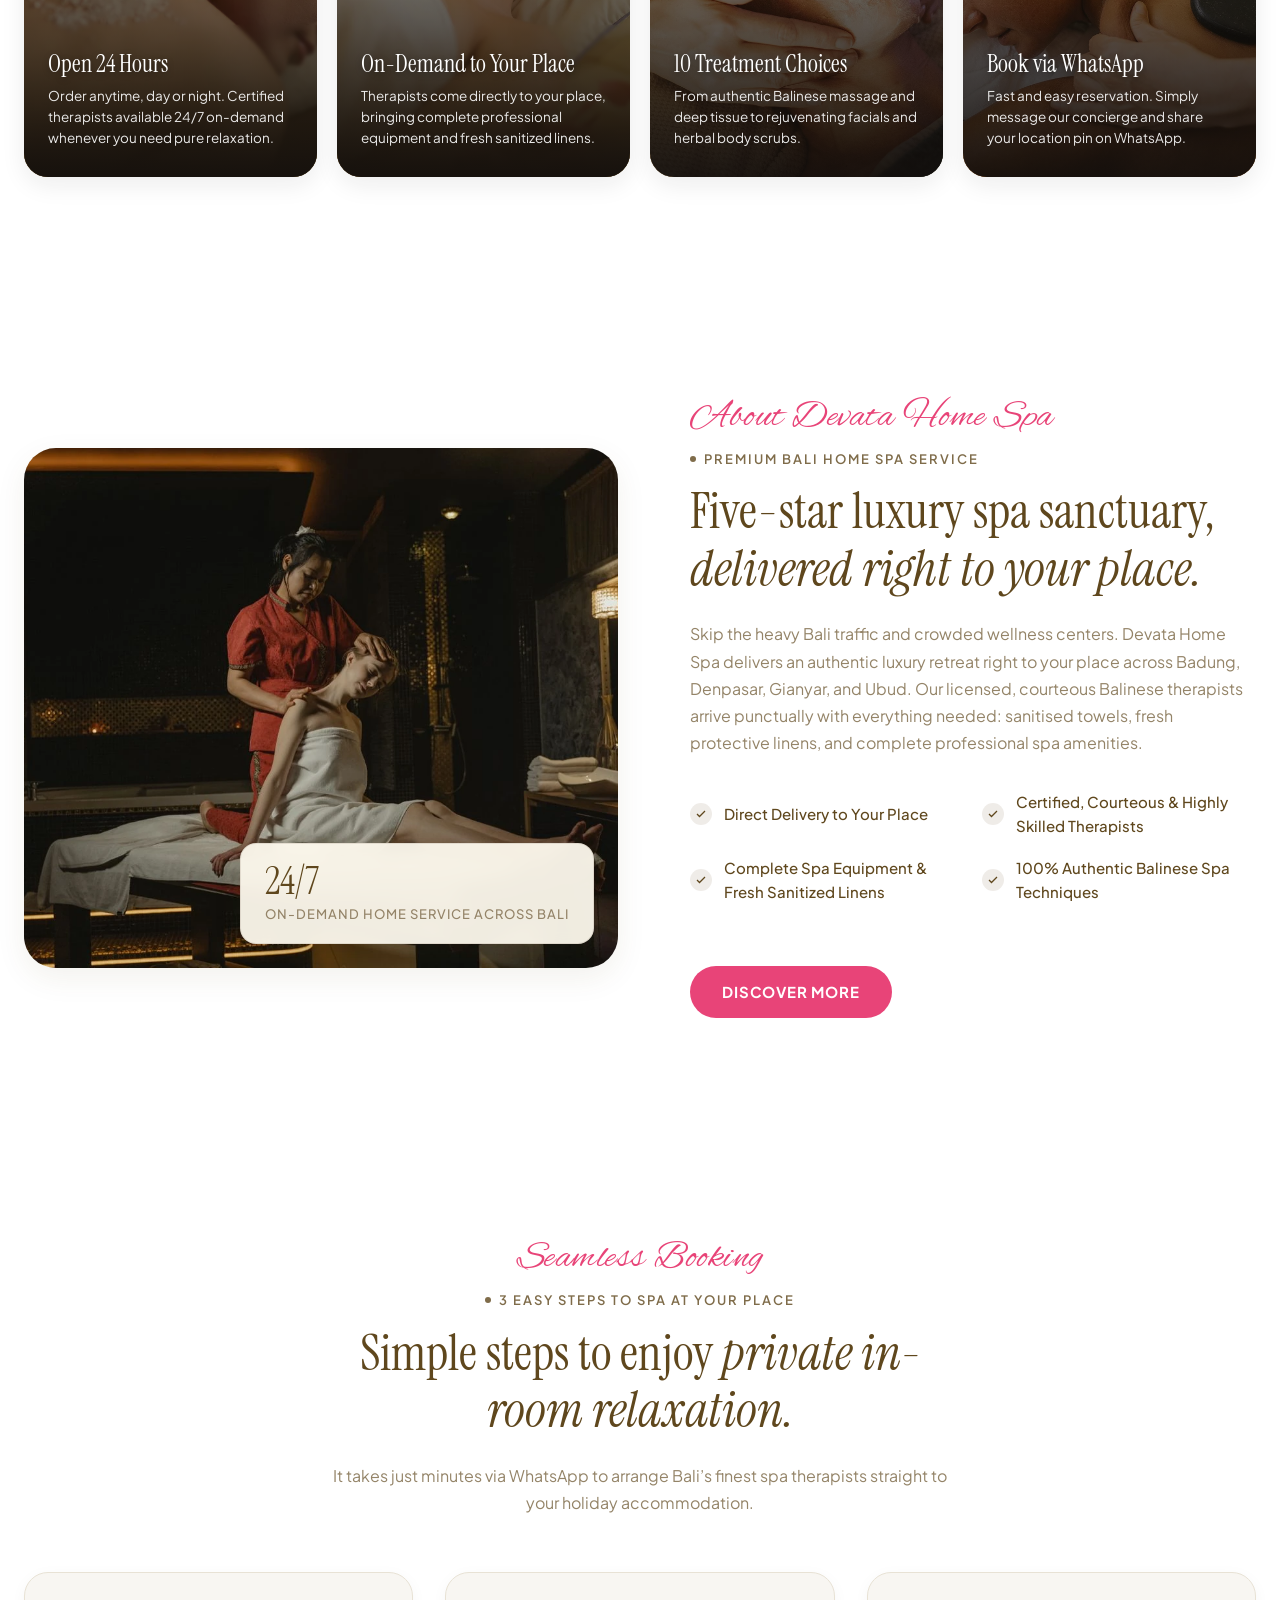
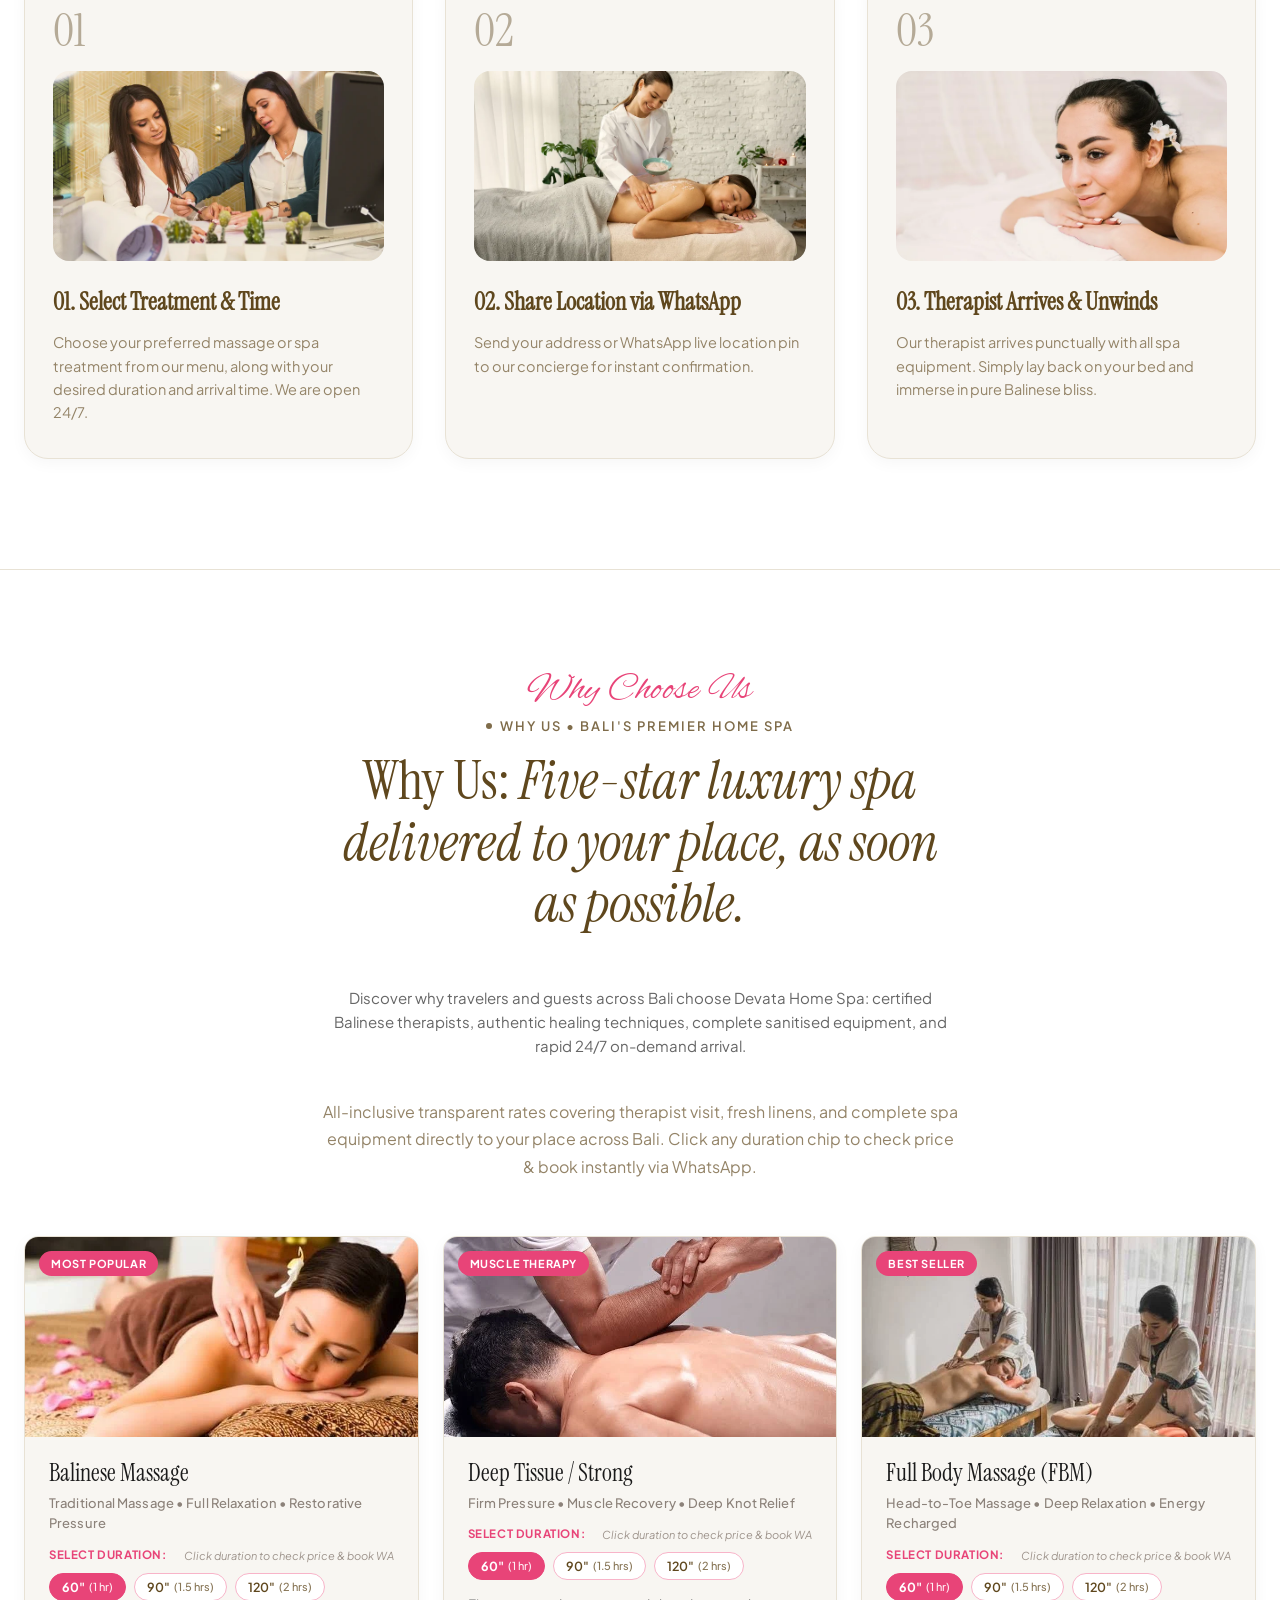
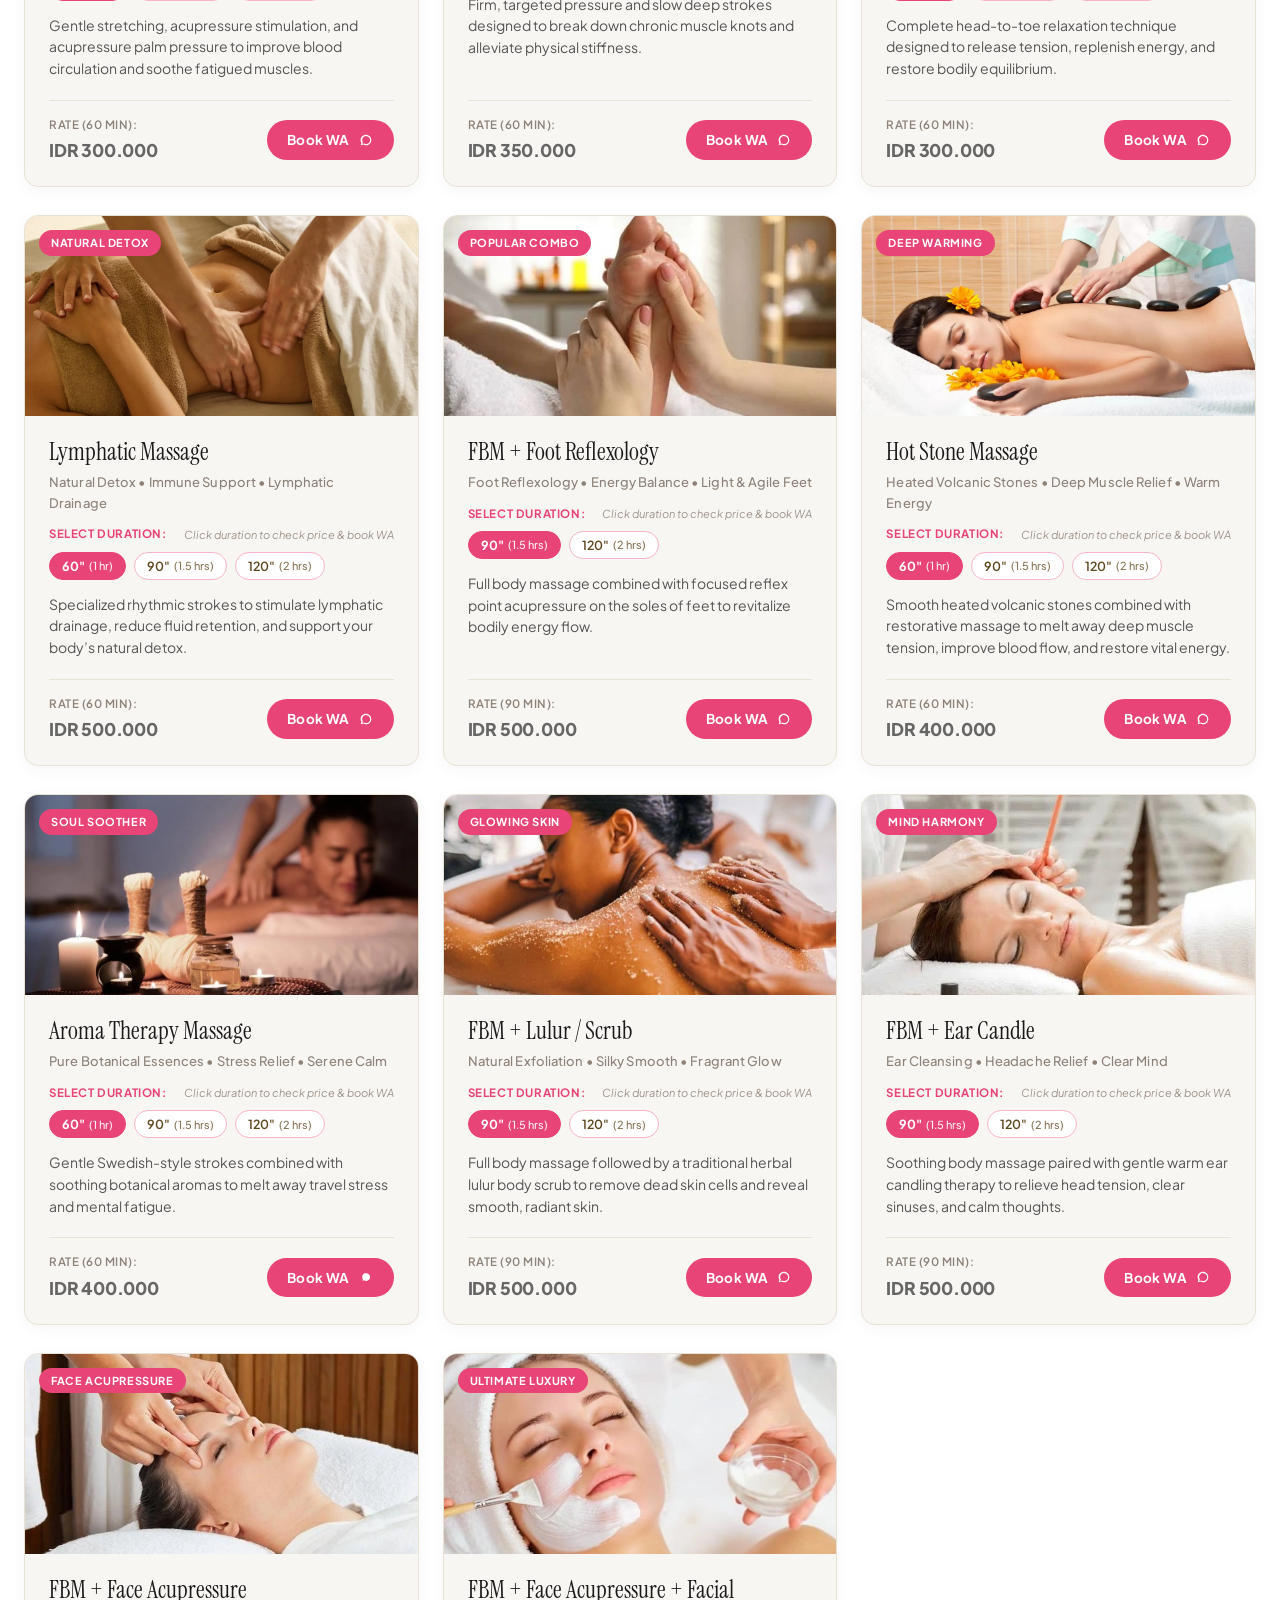
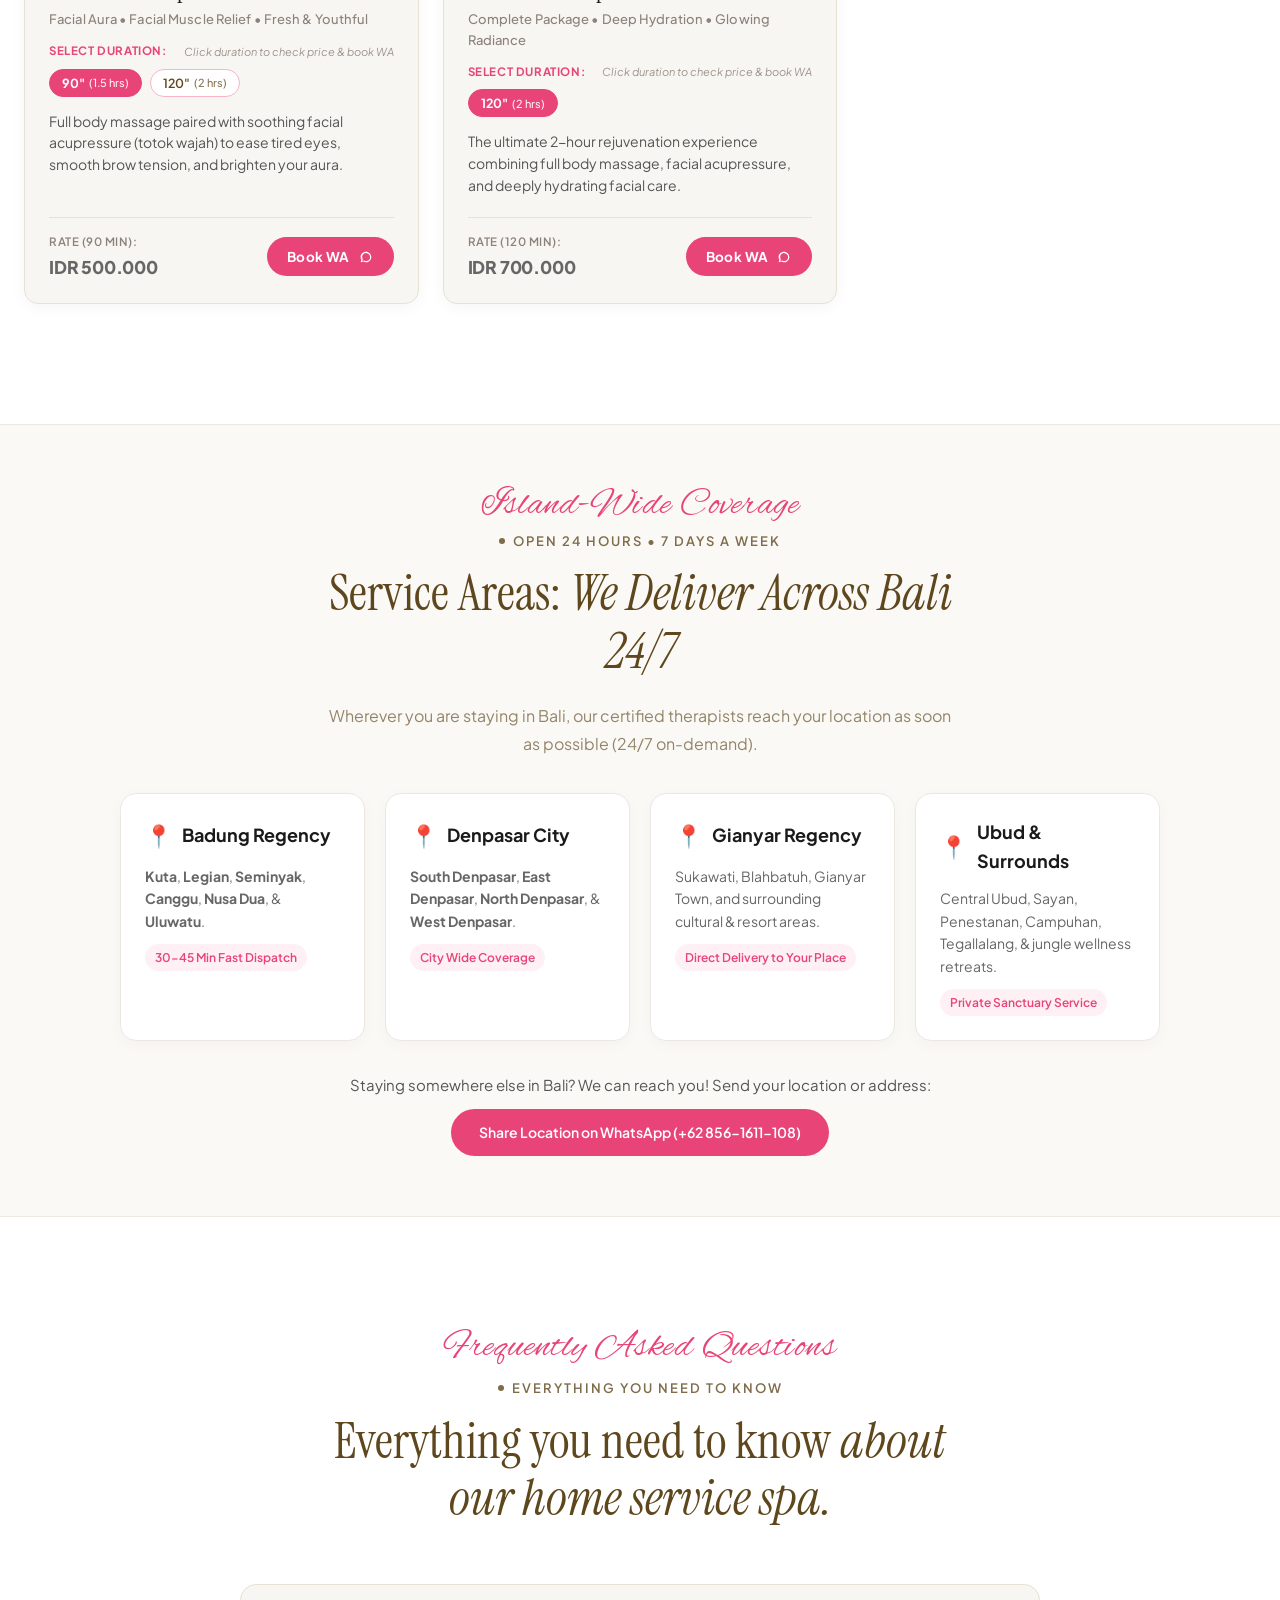
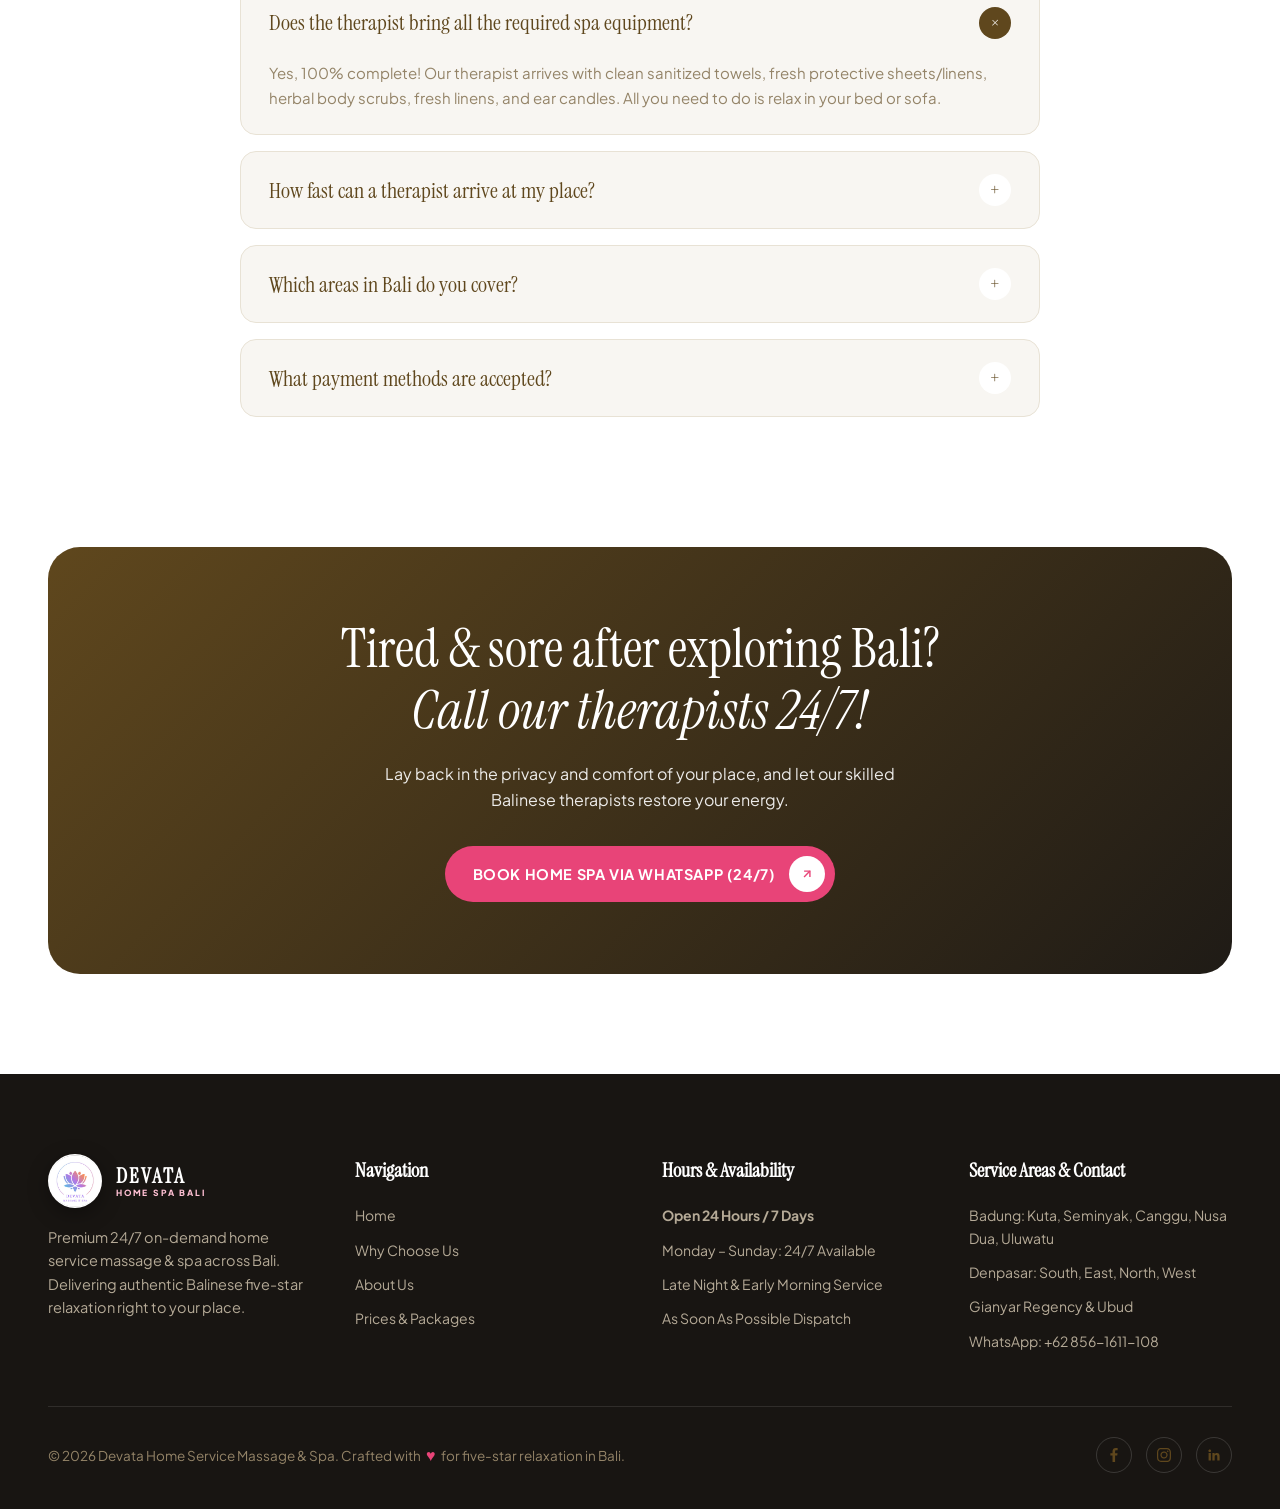
==== commit 39187a8a: "Fix div nesting balance across entire page and restore Devata footer display" ====
--- a/index.html
+++ b/index.html
@@ -8,7 +8,7 @@
     <link rel="preconnect" href="https://fonts.googleapis.com">
   <link rel="preconnect" href="https://fonts.gstatic.com" crossorigin>
   <link href="https://fonts.googleapis.com/css2?family=Alex+Brush&family=Instrument+Serif:ital@0;1&family=Plus+Jakarta+Sans:ital,wght@0,300;0,400;0,500;0,600;0,700;1,400&display=swap" rel="stylesheet">
-  <link rel="stylesheet" href="assets/css/style.css?v=20261117-v1">
+  <link rel="stylesheet" href="assets/css/style.css?v=20261117-v2">
   <link rel="icon" type="image/png" href="assets/images/favicon.png">
   <!-- Critical Mobile Navbar Overlap Fix -->
   <style>
@@ -343,8 +343,7 @@
               <span>100% Authentic Balinese Spa Techniques</span>
             </div>
           </div>
-        </div>
-        <a href="#booking" class="btn-get-started" style="padding: 14px 32px; font-size: 15px;">
+          <a href="#booking" class="btn-get-started" style="padding: 14px 32px; font-size: 15px; margin-top: 24px; display: inline-flex;">
             Discover More
           </a>
         </div>
@@ -1118,8 +1117,6 @@
           </a>
         </div>
       </div>
-      </div>
-      </div>
     </div>
   </section>
 
@@ -1161,7 +1158,6 @@
             <span class="footer-link">As Soon As Possible Dispatch</span>
           </div>
         </div>
-        </div>
 
         <div>
           <h4 class="footer-col-title">Service Areas &amp; Contact</h4>
@@ -1171,7 +1167,6 @@
             <span class="footer-link">Gianyar Regency &amp; Ubud</span>
             <span class="footer-link">WhatsApp: +62 856-1611-108</span>
           </div>
-        </div>
         </div>
       </div>
       <div class="footer-bottom">
@@ -1203,6 +1198,6 @@
     </a>
   </aside>
 
-  <script src="assets/js/main.js?v=20261117-v1"></script>
+  <script src="assets/js/main.js?v=20261117-v2"></script>
 </body>
 </html>
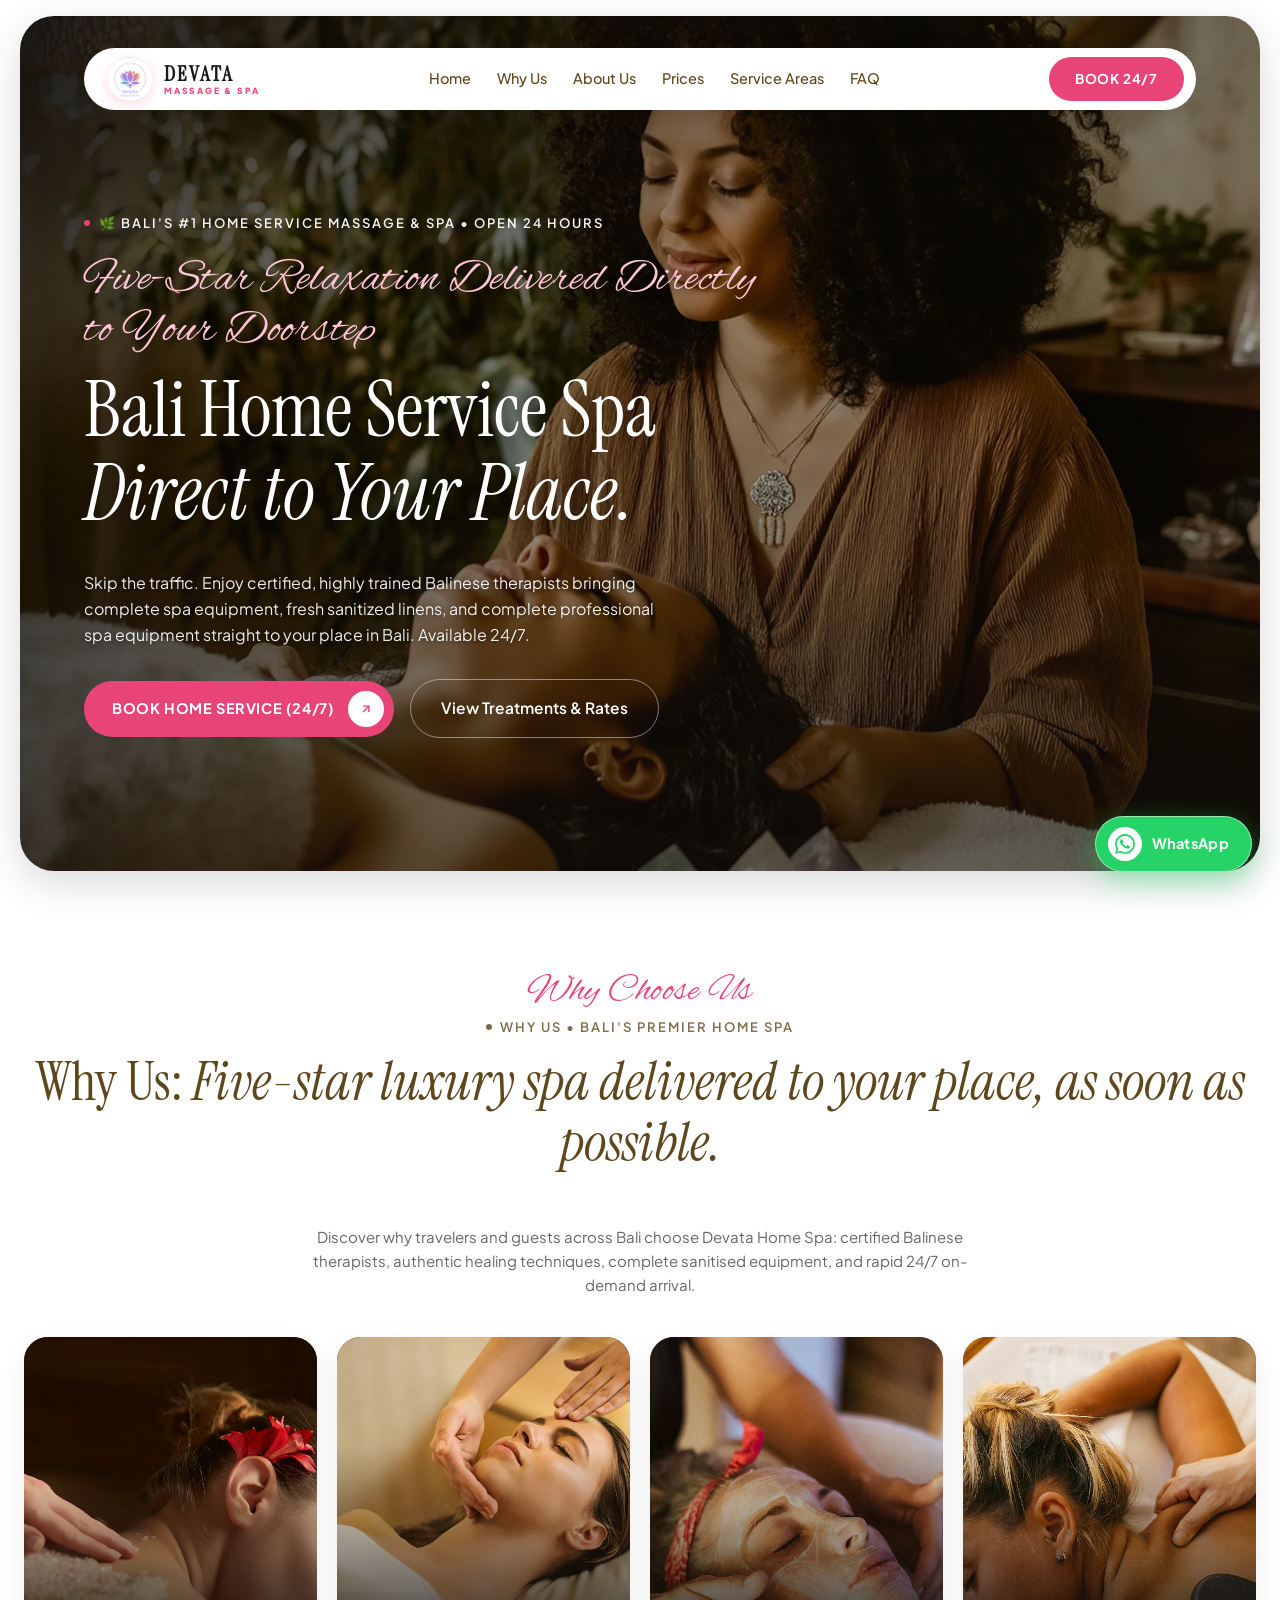
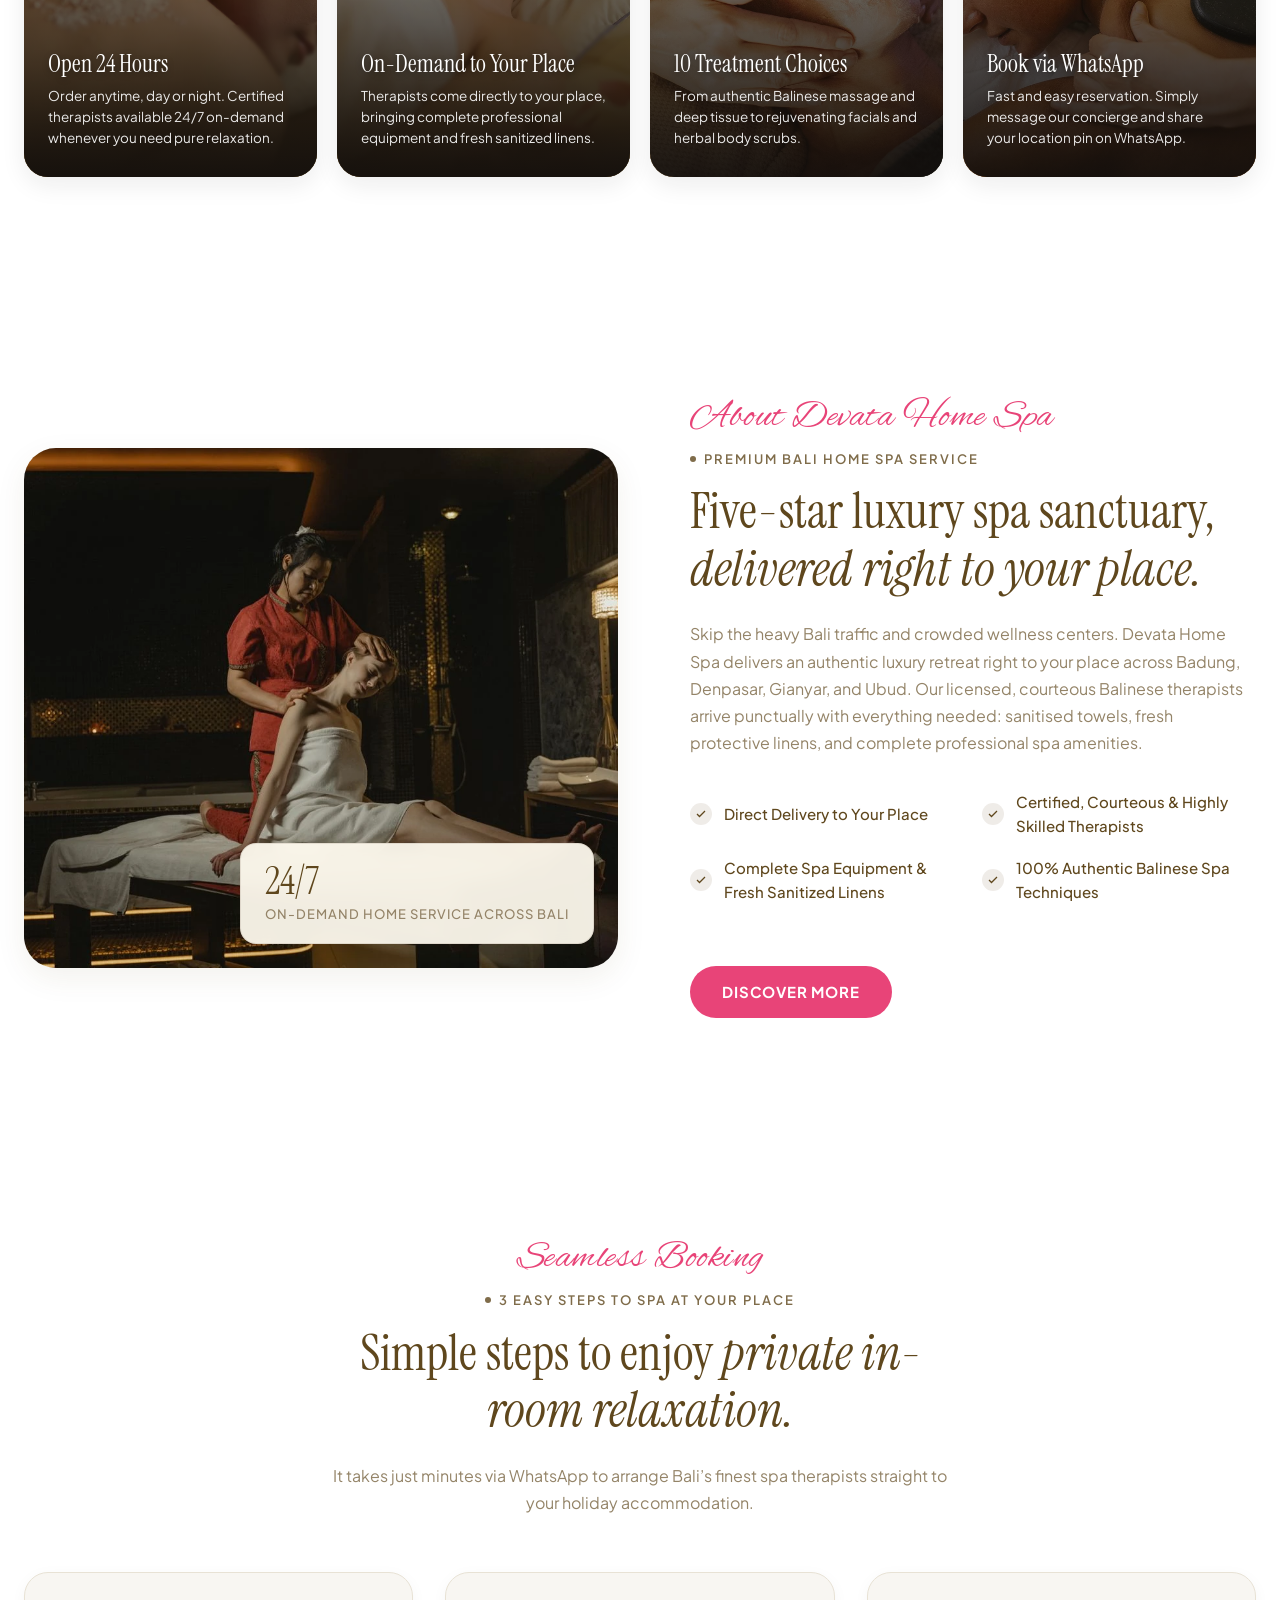
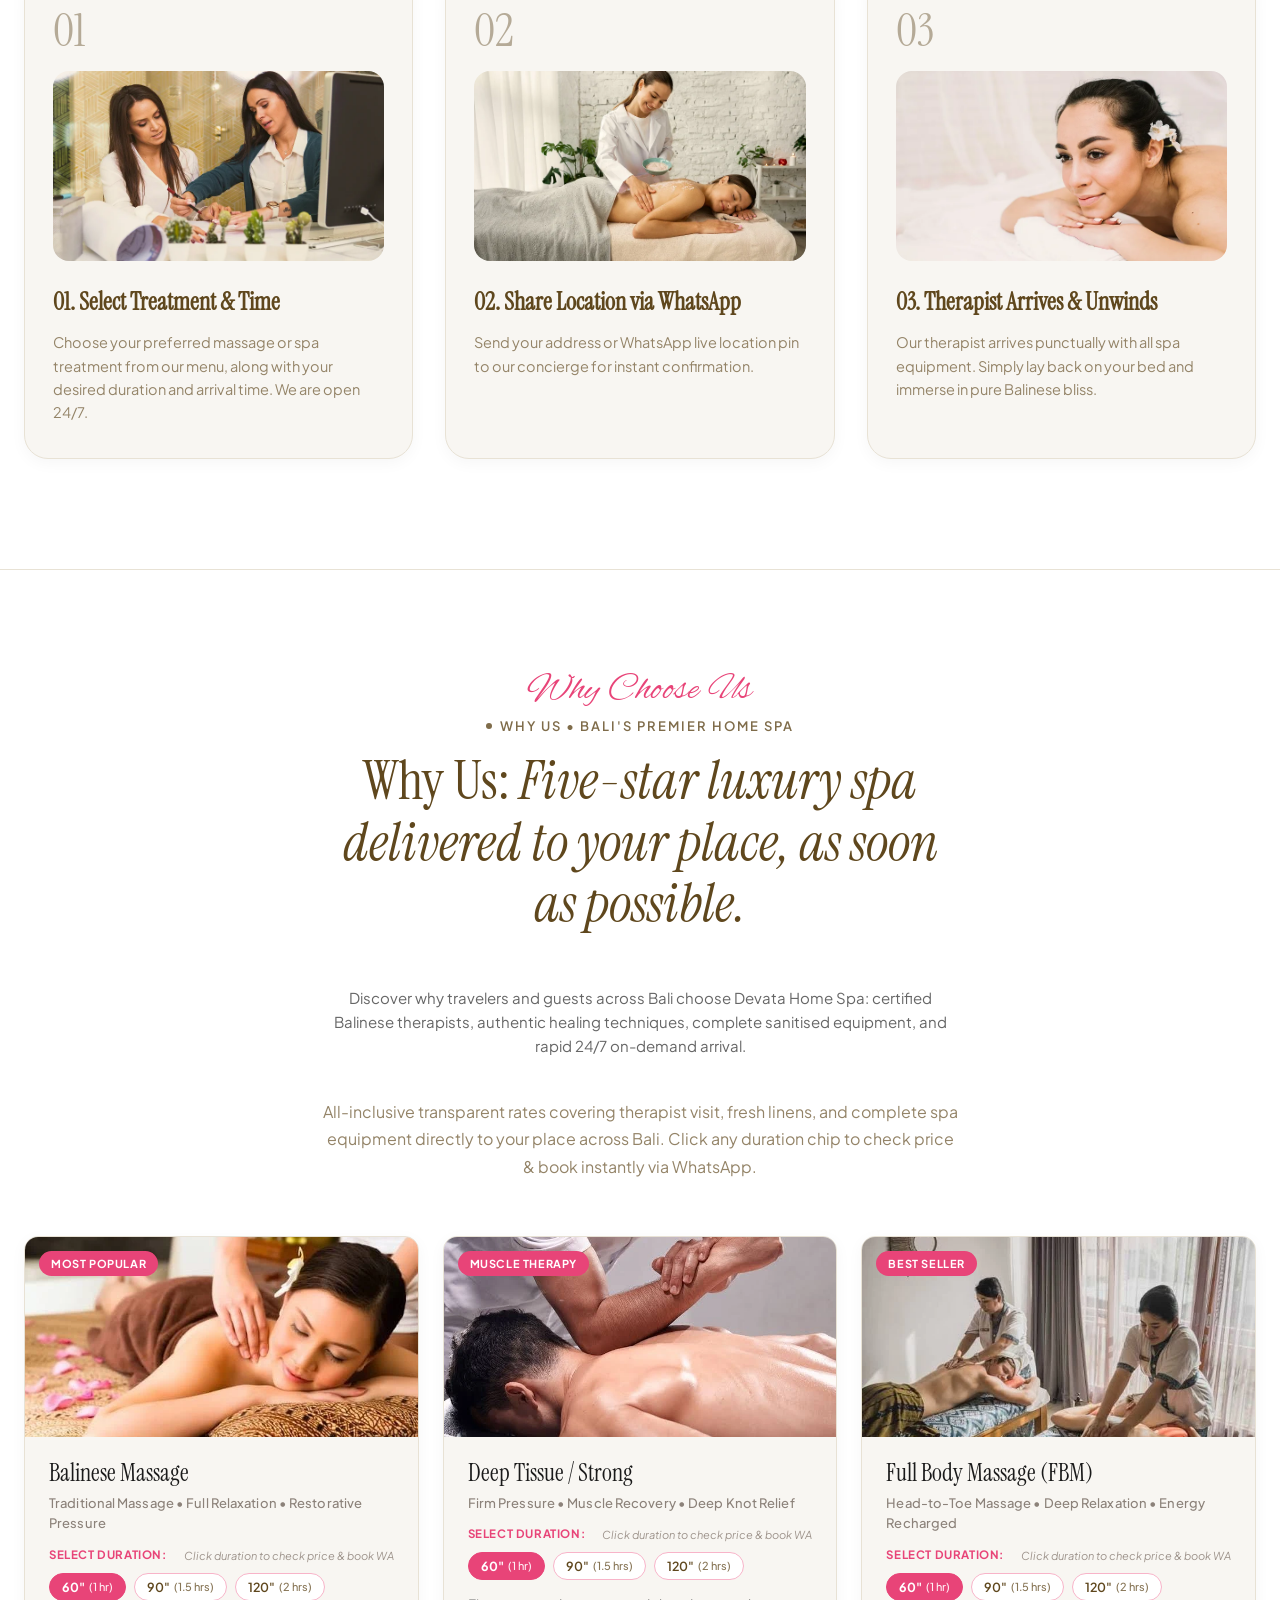
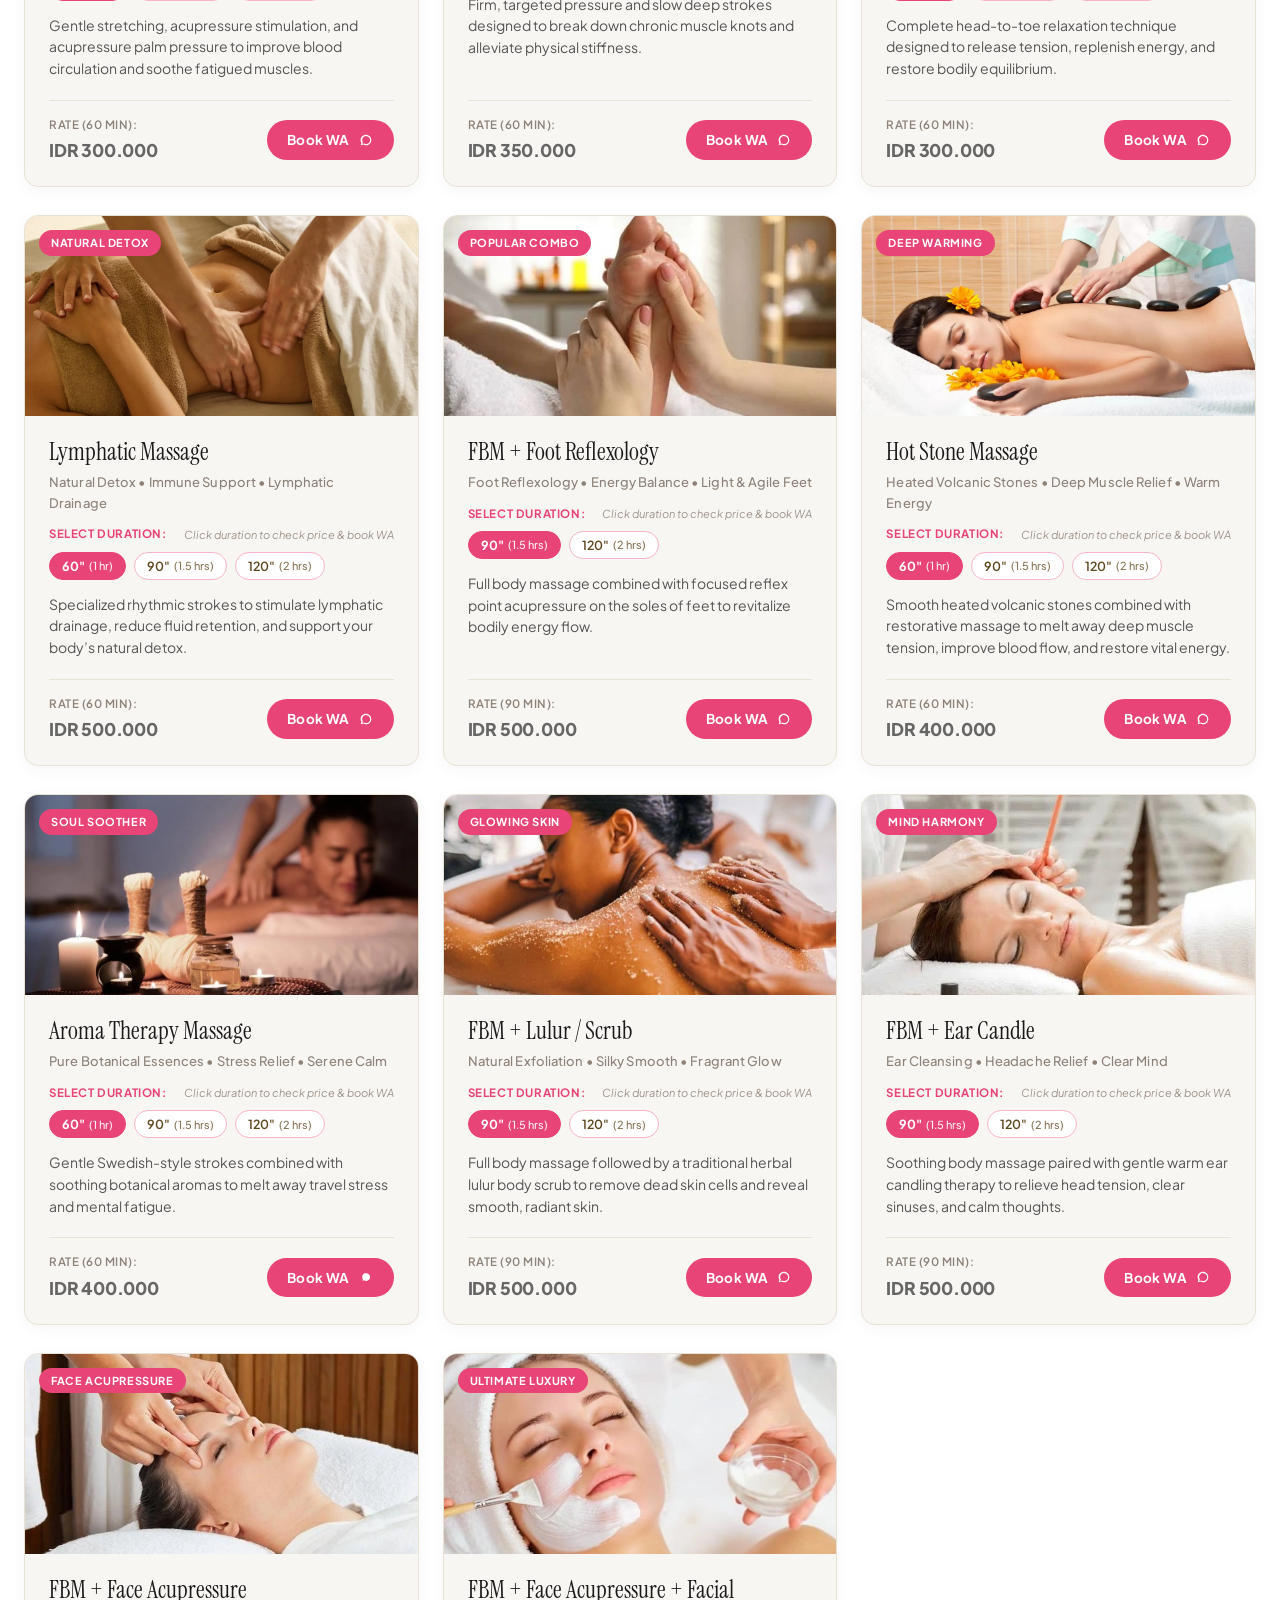
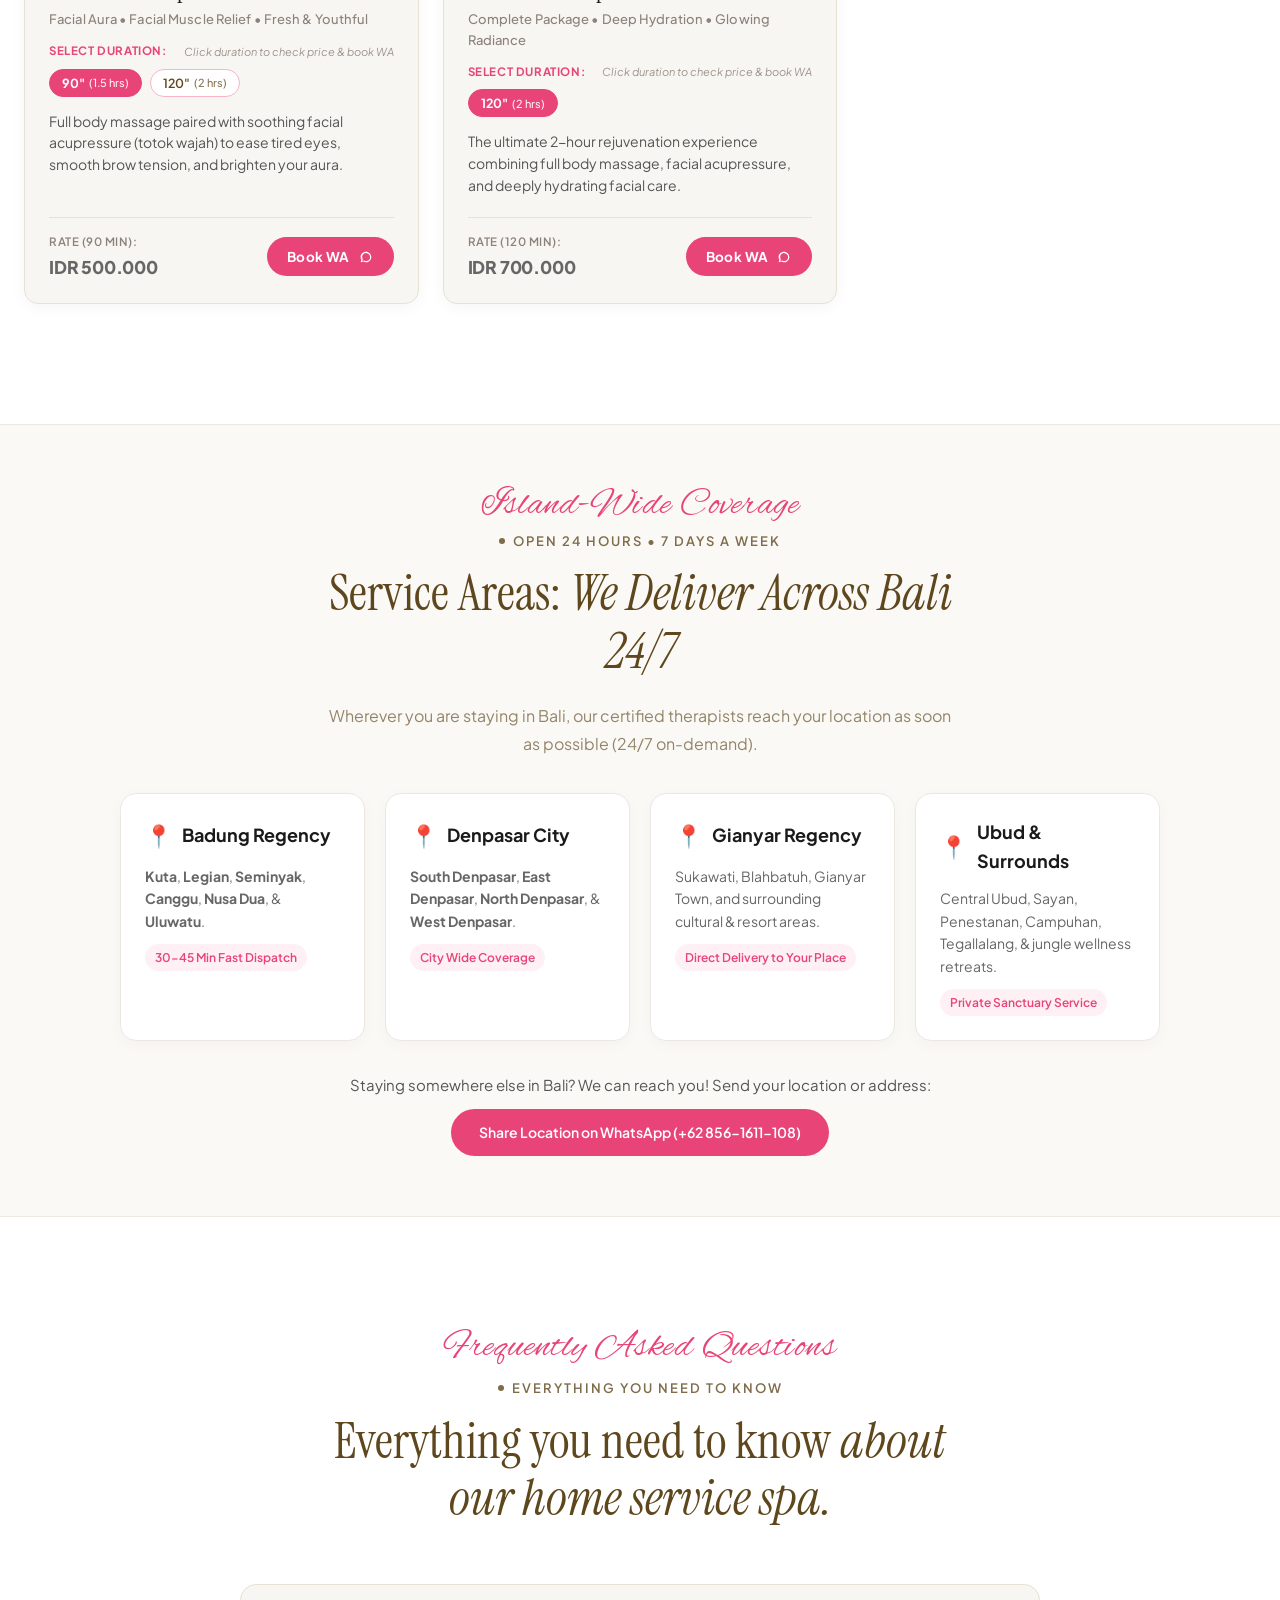
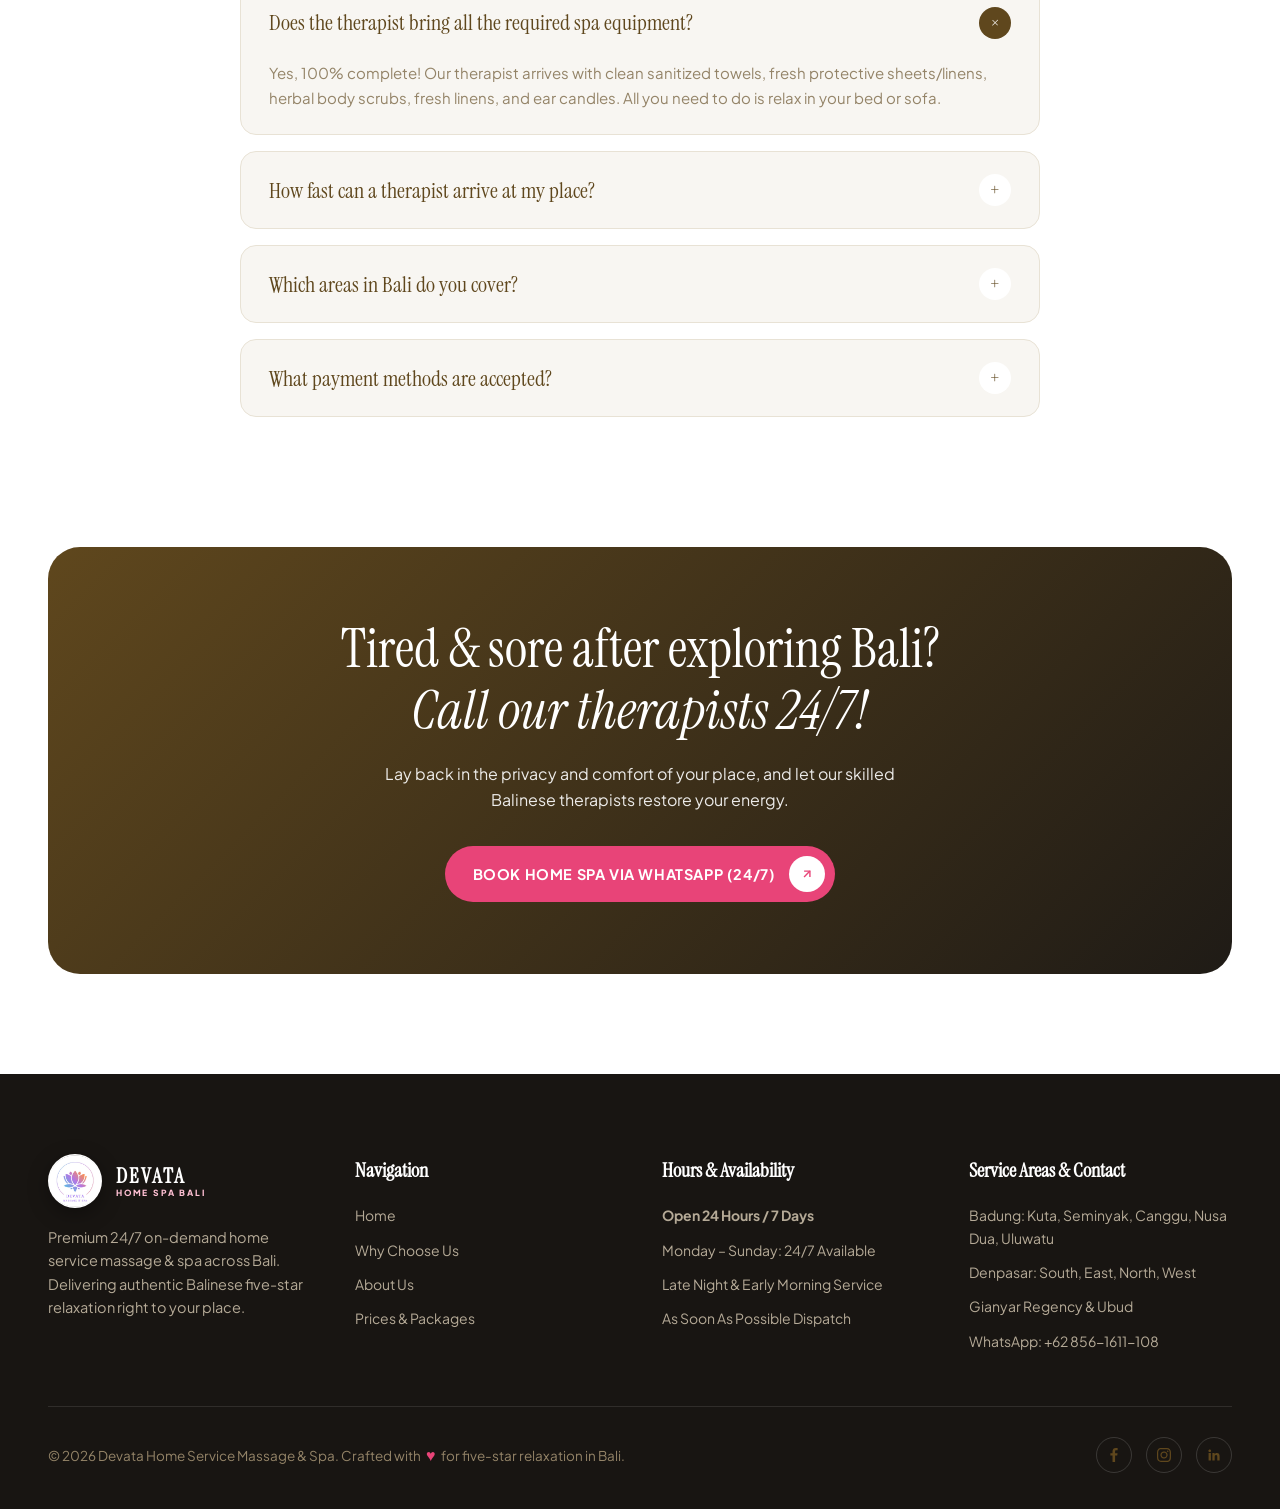
==== commit 3081d8e0: "Remove dropdown menus from navigation bar in favor of direct smooth anchor links" ====
--- a/index.html
+++ b/index.html
@@ -82,52 +82,22 @@
           <!-- Navigation Links -->
           <nav class="nav-menu">
             <div class="nav-item">
-              <span class="nav-link">
-                Home 
-                <img src="assets/images/down-icon.svg" alt="" class="nav-caret">
-              </span>
-              <div class="dropdown-menu">
-                <a href="#hero" class="dropdown-item">Home Page</a>
-                <a href="#services" class="dropdown-item">Why Choose Us</a>
-                <a href="#about" class="dropdown-item">About Us</a>
-              </div>
-            </div>
-
+              <a href="#hero" class="nav-link">Home</a>
+            </div>
+            <div class="nav-item">
+              <a href="#services" class="nav-link">Why Us</a>
+            </div>
             <div class="nav-item">
               <a href="#about" class="nav-link">About Us</a>
             </div>
-
             <div class="nav-item">
               <a href="#pricing" class="nav-link">Prices</a>
             </div>
-
             <div class="nav-item">
               <a href="#areas" class="nav-link">Service Areas</a>
             </div>
-
             <div class="nav-item">
-              <span class="nav-link">
-                Informasi 
-                <img src="assets/images/down-icon.svg" alt="" class="nav-caret">
-              </span>
-              <div class="dropdown-menu">
-                <a href="#process" class="dropdown-item">Alur Perawatan</a>
-                <a href="#pricing" class="dropdown-item">Paket & Promo</a>
-                <a href="#faq" class="dropdown-item">FAQ</a>
-              </div>
-            </div>
-
-            <div class="nav-item">
-              <span class="nav-link">
-                Services 
-                <img src="assets/images/down-icon.svg" alt="" class="nav-caret">
-              </span>
-              <div class="dropdown-menu">
-                <a href="#pricing" class="dropdown-item">Hot Stone Massage</a>
-                <a href="#services" class="dropdown-item">Balinese Traditional Massage</a>
-                <a href="#services" class="dropdown-item">Rejuvenating Facial</a>
-                <a href="#services" class="dropdown-item">Herbal Body Scrub (Lulur)</a>
-              </div>
+              <a href="#faq" class="nav-link">FAQ</a>
             </div>
           </nav>
 
